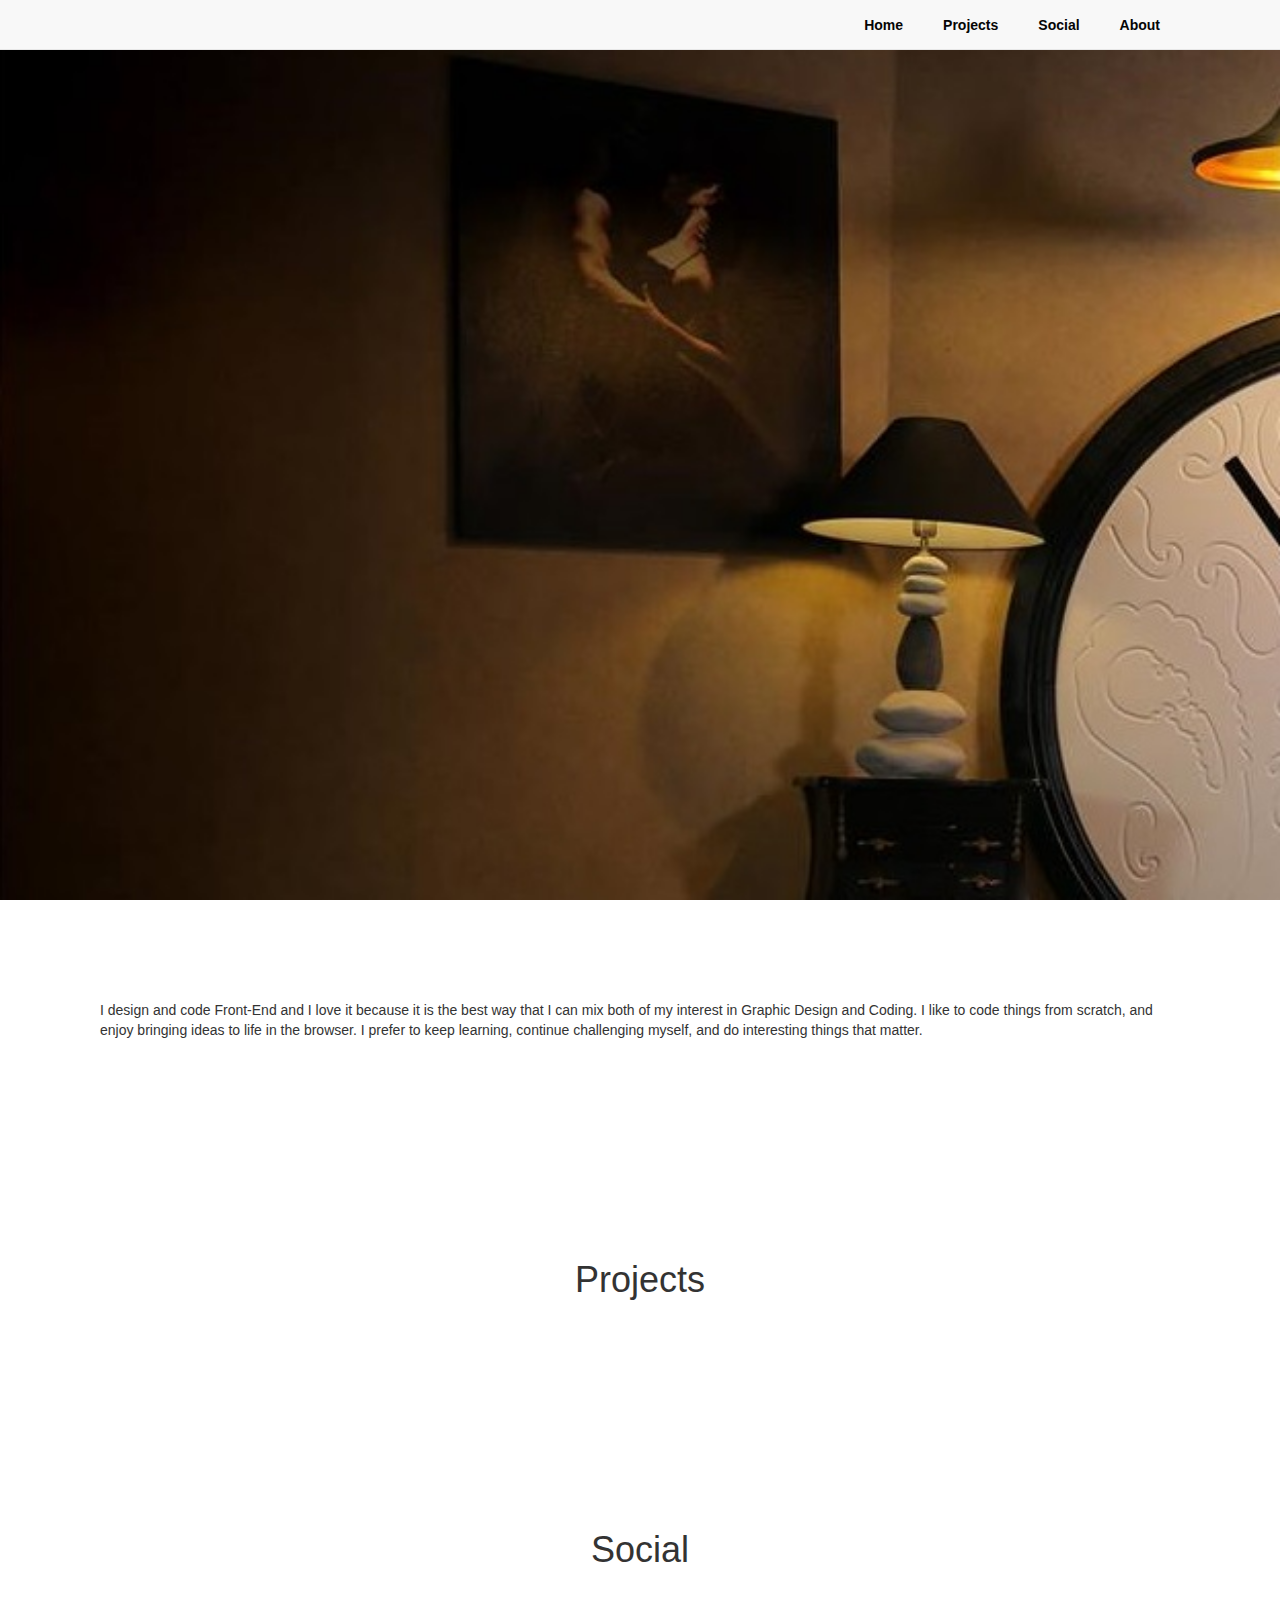
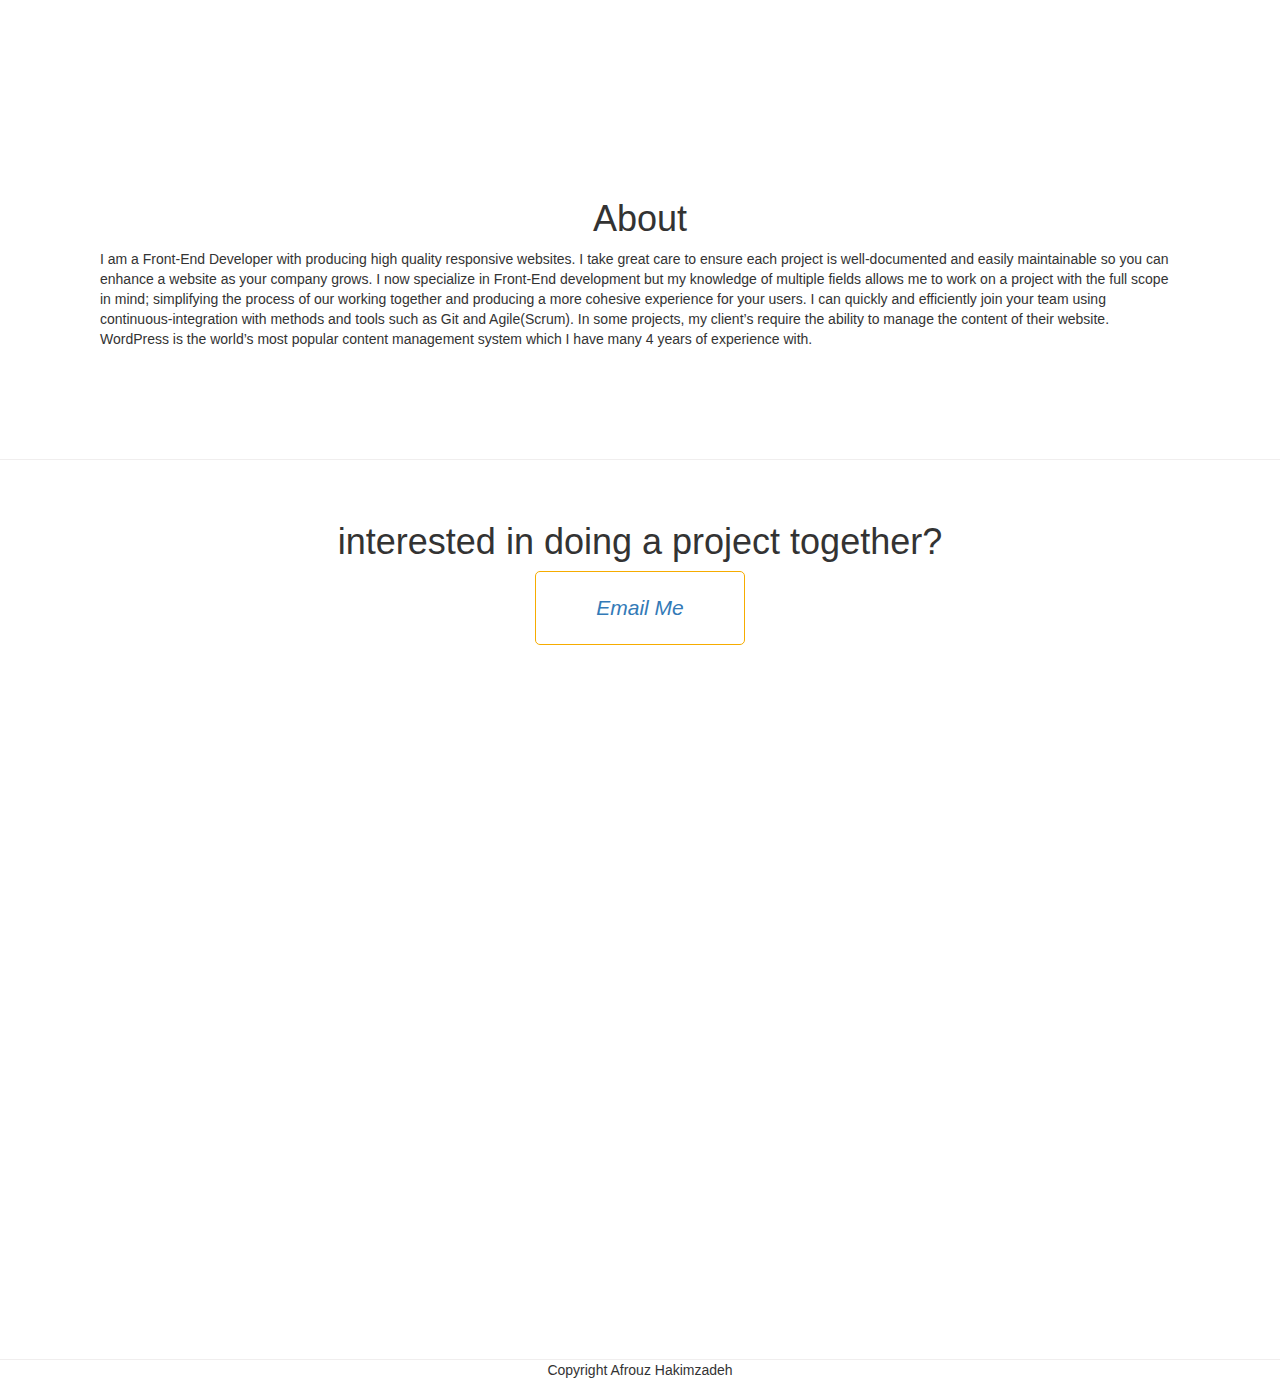
==== index.html @ 011f3c69 "First commit of my website" ====
<!DOCTYPE html>
<html>
  <head>
      <link rel="stylesheet" type="text/css" href="webpage.css">
      <script src="webpage.js"></script>
      <link rel="stylesheet" href="https://maxcdn.bootstrapcdn.com/bootstrap/3.4.0/css/bootstrap.min.css">
      <script src="https://ajax.googleapis.com/ajax/libs/jquery/3.4.1/jquery.min.js"></script>
      <script src="https://maxcdn.bootstrapcdn.com/bootstrap/3.4.0/js/bootstrap.min.js"></script>
  </head>
  <body>
    <header></header>
    <nav class="navbar navbar-default navbar-fixed-top">
      <ul>
        <li class="active"><a href="index.html">Home</a></li>
        <li><a href="#projects">Projects</a></li>
        <li><a href="#social">Social</a></li>
        <li><a href="#about">About</a></li>
      </ul>
    </nav>
    <section class="sec1"></section>
    <section class= "sec2">I design and code Front-End and I love it because it is the best way that I can mix both of my interest in Graphic Design and Coding. 
      I like to code things from scratch, and enjoy bringing ideas to life in the browser. I prefer to keep learning, continue challenging myself, and do interesting things that matter. 
    </section>
    <section class="sec2">
      <h1 class="header"> Projects</h1>
      <p id="projects">
    </section>

    <section class="sec2">
      <h1 class="header"> Social</h1>
      <p id="social">
    </section>
    
    <section class="sec2">
      <h1 class="header"> About</h1>
      <p id="about">
          I am a Front-End Developer with producing high quality responsive websites. I take great care to ensure each project is well-documented and easily maintainable so you can enhance a website as your company grows.
  I now specialize in Front-End development but my knowledge of multiple fields allows me to work on a project with the full scope in mind; simplifying the process of our working together and producing a more cohesive experience for your users.
  I can quickly and efficiently join your team using continuous-integration with methods and tools such as Git and Agile(Scrum).
  In some projects, my client’s require the ability to manage the content of their website. WordPress is the world’s most popular content management system which I have many 4 years of experience with.
      </p>
    </section>
   
    
    <div id="content">
      <section class="cta-section border">
        <div class="inner-container">
          <h1>interested in doing a project together?</h1>
          <a href="" class="cta-button">Email Me</a>
        </div>
      </section>
      <footer class="border">
        <p style="text-align: center">Copyright Afrouz Hakimzadeh</p>
      </footer>
    </div>
  </body>
</html>
---- webpage.css ----
body
{
    margin: 0;
    padding: 0;
    font-family: sans-serif;
}
section
{
    width:100%;
    height:100vh;
}
section.sec1
{
    background : url(afrouz.jpg);
    background-size: cover;
}
section.sec2
{
    padding:100px;
    box-sizing: border-box;
    height: auto;
}
nav{
    width: 100%;
    height: 50px;
    background: rgba(0, 0, 0, 0.8);
    border-top: 1 px solid rgba(255,255,255,0.2);
    border-bottom: 1 px solid rgba(255,255,255,0.2);
    position: sticky;
    top: 50 px;
}
nav ul
{
    display: flex;
    margin: 0;
    padding: 0 100px;
    float: right;
}
nav ul li
{
list-style: none;
}
nav ul li a
{
    display: block;
    color:rgb(5, 5, 5);
    padding: 0 20px;
    text-decoration: none;
    font-weight: bold;
    line-height: 50px;
}
.header{
    text-align: center;
}
.main-picture{
    text-align: center;
}
.outer-container {
    max-width: 1280px;
    margin-top:3%;
    margin-left: auto;
    margin-right: auto;
}
.site-logo {
    width: 40px;
    height: 40px;
    display: inline-block;
    border: 5px solid #494c4e;
    margin-left: 5%;
    margin-top: 1%;
    margin-bottom: 5%;
    text-align: center;
    text-decoration: none;
    font-size: 16px;
}
.list-item {
    float: left;
    margin-left: 2em;
    list-style: none;
}
.inner-container {
    padding-left: 20%;
    padding-right: 20%;
}
.space-bottom {
    margin-bottom: 4em;
}
.cta-section {
    text-align: center;
    padding-top: 3em;
    padding-bottom: 4em;
}
.border {
    border-top: 1px solid #f0eeee;
}
.cta-button {
    border-radius: 5px;
    border: 1px solid #F6AC00;
    padding: 1em 1.5em;
    display: inline-block;
    font-size: 1.5em;
    font-style: italic;
    margin: 0 1em;
    margin-bottom: 1em;
    min-width: 10em;
    transition: all 0.25s ease;
}
.paragraph {
    margin-left: 10%;
    margin-right: 10%;
    font-size: larger;
}
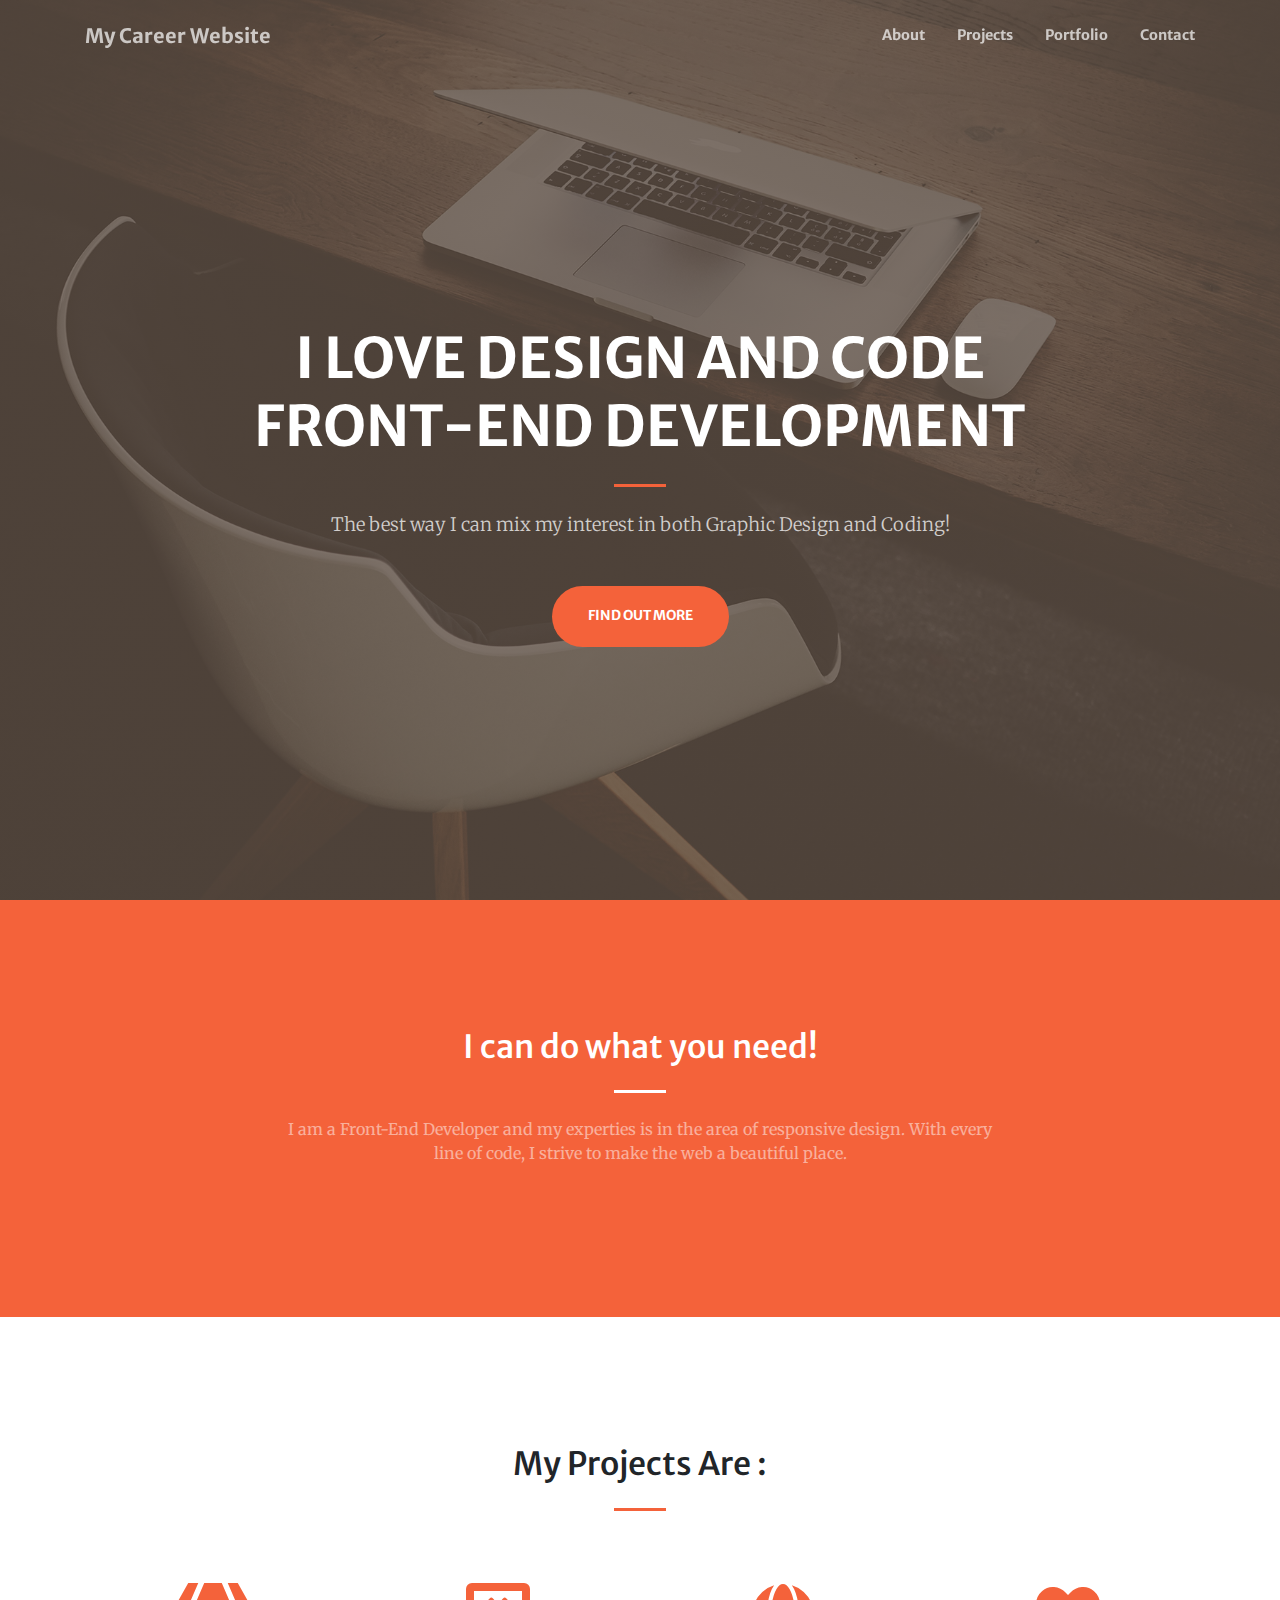
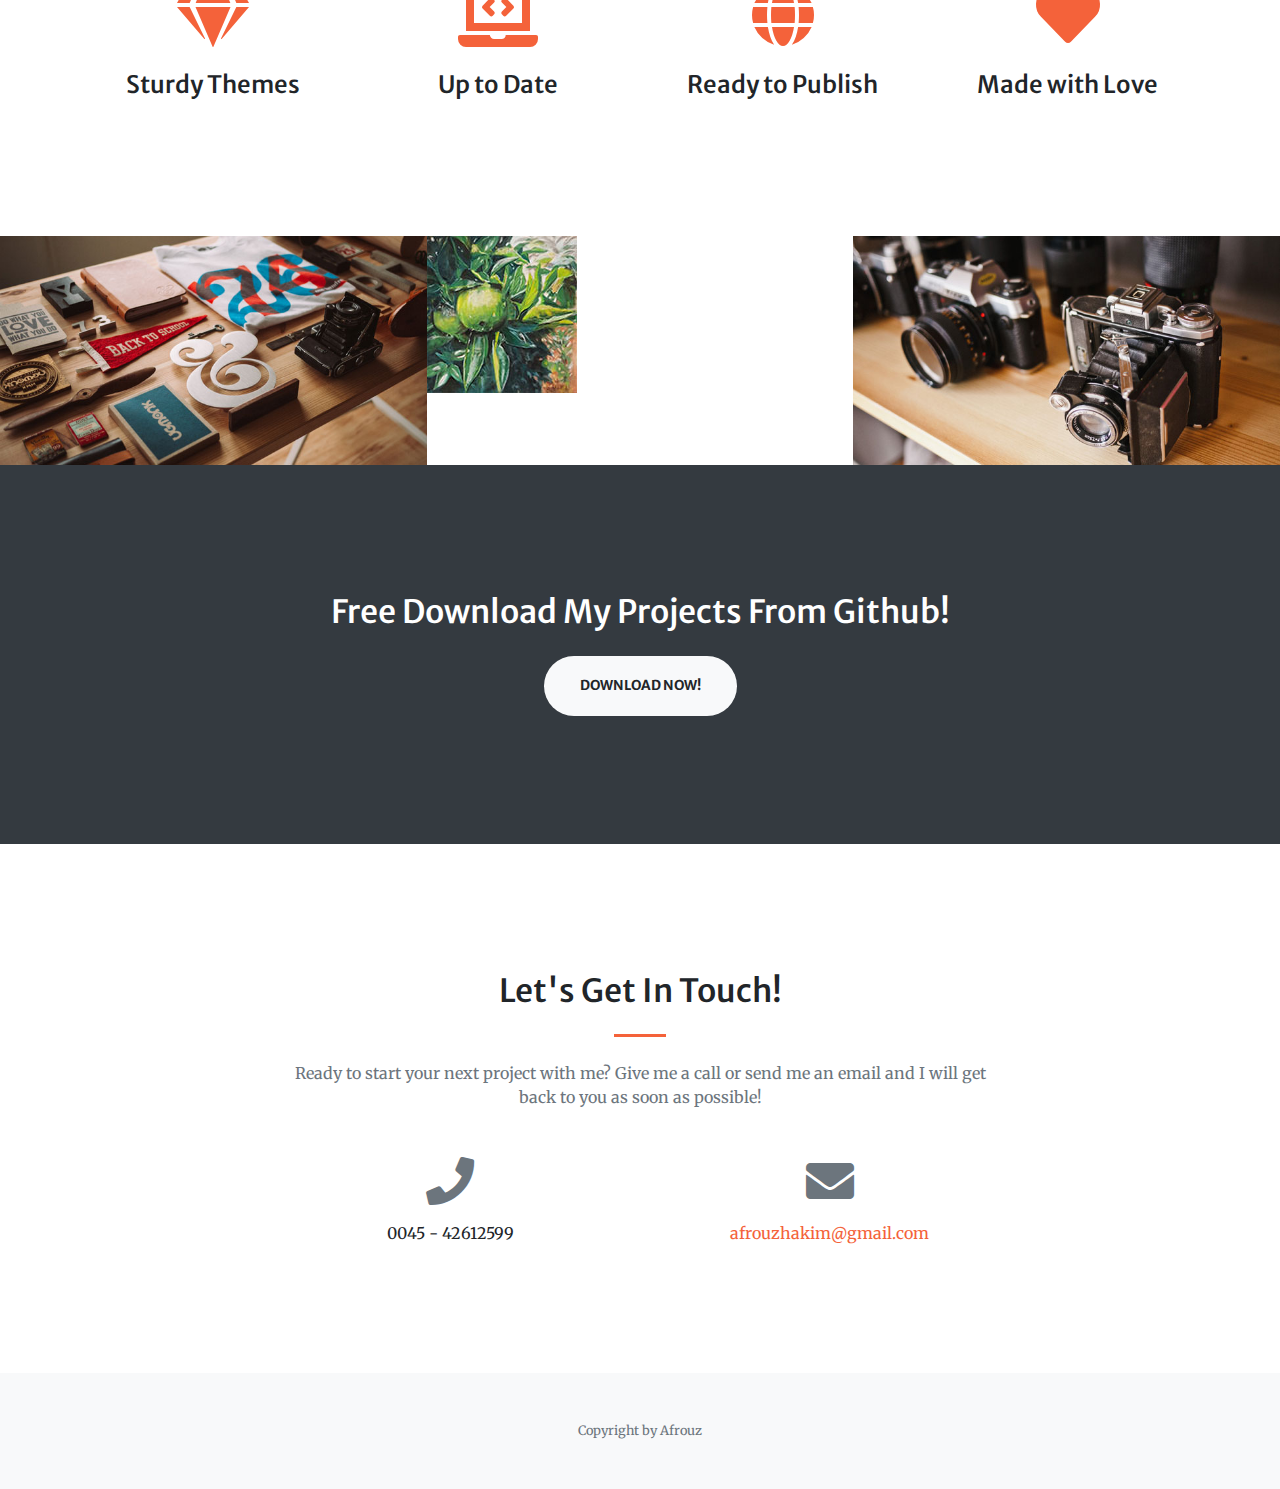
==== commit 31198600: "make the website responsive" ====
--- a/index.html
+++ b/index.html
@@ -1,57 +1,218 @@
 <!DOCTYPE html>
-<html>
-  <head>
-      <link rel="stylesheet" type="text/css" href="webpage.css">
-      <script src="webpage.js"></script>
-      <link rel="stylesheet" href="https://maxcdn.bootstrapcdn.com/bootstrap/3.4.0/css/bootstrap.min.css">
-      <script src="https://ajax.googleapis.com/ajax/libs/jquery/3.4.1/jquery.min.js"></script>
-      <script src="https://maxcdn.bootstrapcdn.com/bootstrap/3.4.0/js/bootstrap.min.js"></script>
-  </head>
-  <body>
-    <header></header>
-    <nav class="navbar navbar-default navbar-fixed-top">
-      <ul>
-        <li class="active"><a href="index.html">Home</a></li>
-        <li><a href="#projects">Projects</a></li>
-        <li><a href="#social">Social</a></li>
-        <li><a href="#about">About</a></li>
-      </ul>
-    </nav>
-    <section class="sec1"></section>
-    <section class= "sec2">I design and code Front-End and I love it because it is the best way that I can mix both of my interest in Graphic Design and Coding. 
-      I like to code things from scratch, and enjoy bringing ideas to life in the browser. I prefer to keep learning, continue challenging myself, and do interesting things that matter. 
-    </section>
-    <section class="sec2">
-      <h1 class="header"> Projects</h1>
-      <p id="projects">
-    </section>
-
-    <section class="sec2">
-      <h1 class="header"> Social</h1>
-      <p id="social">
-    </section>
-    
-    <section class="sec2">
-      <h1 class="header"> About</h1>
-      <p id="about">
-          I am a Front-End Developer with producing high quality responsive websites. I take great care to ensure each project is well-documented and easily maintainable so you can enhance a website as your company grows.
-  I now specialize in Front-End development but my knowledge of multiple fields allows me to work on a project with the full scope in mind; simplifying the process of our working together and producing a more cohesive experience for your users.
-  I can quickly and efficiently join your team using continuous-integration with methods and tools such as Git and Agile(Scrum).
-  In some projects, my client’s require the ability to manage the content of their website. WordPress is the world’s most popular content management system which I have many 4 years of experience with.
-      </p>
-    </section>
-   
-    
-    <div id="content">
-      <section class="cta-section border">
-        <div class="inner-container">
-          <h1>interested in doing a project together?</h1>
-          <a href="" class="cta-button">Email Me</a>
-        </div>
-      </section>
-      <footer class="border">
-        <p style="text-align: center">Copyright Afrouz Hakimzadeh</p>
-      </footer>
-    </div>
-  </body>
+<html lang="en">
+
+<head>
+
+  <meta charset="utf-8">
+  <meta name="viewport" content="width=device-width, initial-scale=1, shrink-to-fit=no">
+  <meta name="description" content="">
+  <meta name="author" content="">
+
+  <title>My Career Website</title>
+
+  <!-- Font Awesome Icons -->
+  <link href="vendor/fontawesome-free/css/all.min.css" rel="stylesheet" type="text/css">
+
+  <!-- Google Fonts -->
+  <link href="https://fonts.googleapis.com/css?family=Merriweather+Sans:400,700" rel="stylesheet">
+  <link href='https://fonts.googleapis.com/css?family=Merriweather:400,300,300italic,400italic,700,700italic' rel='stylesheet' type='text/css'>
+
+  <!-- Plugin CSS -->
+  <link href="vendor/magnific-popup/magnific-popup.css" rel="stylesheet">
+
+  <!-- Theme CSS - Includes Bootstrap -->
+  <link href="css/creative.min.css" rel="stylesheet">
+
+</head>
+
+<body id="page-top">
+
+  <!-- Navigation -->
+  <nav class="navbar navbar-expand-lg navbar-light fixed-top py-3" id="mainNav">
+    <div class="container">
+      <a class="navbar-brand js-scroll-trigger" href="#page-top">My Career Website</a>
+      <button class="navbar-toggler navbar-toggler-right" type="button" data-toggle="collapse" data-target="#navbarResponsive" aria-controls="navbarResponsive" aria-expanded="false" aria-label="Toggle navigation">
+        <span class="navbar-toggler-icon"></span>
+      </button>
+      <div class="collapse navbar-collapse" id="navbarResponsive">
+        <ul class="navbar-nav ml-auto my-2 my-lg-0">
+          <li class="nav-item">
+            <a class="nav-link js-scroll-trigger" href="#about">About</a>
+          </li>
+          <li class="nav-item">
+            <a class="nav-link js-scroll-trigger" href="#services">Projects</a>
+          </li>
+          <li class="nav-item">
+            <a class="nav-link js-scroll-trigger" href="#portfolio">Portfolio</a>
+          </li>
+          <li class="nav-item">
+            <a class="nav-link js-scroll-trigger" href="#contact">Contact</a>
+          </li>
+        </ul>
+      </div>
+    </div>
+  </nav>
+
+  <!-- Masthead -->
+  <header class="masthead">
+    <div class="container h-100">
+      <div class="row h-100 align-items-center justify-content-center text-center">
+        <div class="col-lg-10 align-self-end">
+          <h1 class="text-uppercase text-white font-weight-bold">I love Design and code Front-End Development</h1>
+          <hr class="divider my-4">
+        </div>
+        <div class="col-lg-8 align-self-baseline">
+          <p class="text-white-75 font-weight-light mb-5">The best way I can mix my interest in both Graphic Design and Coding!</p>
+          <a class="btn btn-primary btn-xl js-scroll-trigger" href="#about">Find Out More</a>
+        </div>
+      </div>
+    </div>
+  </header>
+
+  <!-- About Section -->
+  <section class="page-section bg-primary" id="about">
+    <div class="container">
+      <div class="row justify-content-center">
+        <div class="col-lg-8 text-center">
+          <h2 class="text-white mt-0">I can do what you need!</h2>
+          <hr class="divider light my-4">
+          <p class="text-white-50 mb-4">I am a Front-End Developer and my experties is in the area of responsive design. With every line of code, I strive to make the web a beautiful place. </p>
+        </div>
+      </div>
+    </div>
+  </section>
+
+  <!-- Projects Section -->
+  <section class="page-section" id="services">
+    <div class="container">
+      <h2 class="text-center mt-0">My Projects Are : </h2>
+      <hr class="divider my-4">
+      <div class="row">
+        <div class="col-lg-3 col-md-6 text-center">
+          <div class="mt-5">
+            <i class="fas fa-4x fa-gem text-primary mb-4"></i>
+            <h3 class="h4 mb-2">Sturdy Themes</h3>
+          </div>
+        </div>
+        <div class="col-lg-3 col-md-6 text-center">
+          <div class="mt-5">
+            <i class="fas fa-4x fa-laptop-code text-primary mb-4"></i>
+            <h3 class="h4 mb-2">Up to Date</h3>
+          </div>
+        </div>
+        <div class="col-lg-3 col-md-6 text-center">
+          <div class="mt-5">
+            <i class="fas fa-4x fa-globe text-primary mb-4"></i>
+            <h3 class="h4 mb-2">Ready to Publish</h3>
+          </div>
+        </div>
+        <div class="col-lg-3 col-md-6 text-center">
+          <div class="mt-5">
+            <i class="fas fa-4x fa-heart text-primary mb-4"></i>
+            <h3 class="h4 mb-2">Made with Love</h3>
+          </div>
+        </div>
+      </div>
+    </div>
+  </section>
+
+  <!-- Portfolio Section -->
+  <section id="portfolio">
+    <div class="container-fluid p-0">
+      <div class="row no-gutters">
+        <div class="col-lg-4 col-sm-6">
+          <a class="portfolio-box" href="img/portfolio/fullsize/1.jpg">
+            <img class="img-fluid" src="img/portfolio/thumbnails/1.jpg" alt="">
+            <div class="portfolio-box-caption">
+              <div class="project-category text-white-50">
+                Project Name
+              </div>
+              <div class="project-name">
+                Spring Pallet
+              </div>
+            </div>
+          </a>
+        </div>
+        <div class="col-lg-4 col-sm-6">
+          <a class="portfolio-box" href="img/portfolio/fullsize/4.jpg">
+            <img class="img-fluid" src="img/portfolio/thumbnails/4.jpg" alt="">
+            <div class="portfolio-box-caption">
+              <div class="project-category text-white-50">
+                Project Name
+              </div>
+              <div class="project-name">
+                My Paintings Gallery
+              </div>
+            </div>
+          </a>
+        </div>
+        <div class="col-lg-4 col-sm-6">
+          <a class="portfolio-box" href="img/portfolio/fullsize/3.jpg">
+            <img class="img-fluid" src="img/portfolio/thumbnails/3.jpg" alt="">
+            <div class="portfolio-box-caption">
+              <div class="project-category text-white-50">
+                Project Name
+              </div>
+              <div class="project-name">
+               
+              </div>
+            </div>
+          </a>
+        </div>
+      </div>
+    </div>
+  </section>
+
+  <!-- Call to Action Section -->
+  <section class="page-section bg-dark text-white">
+    <div class="container text-center">
+      <h2 class="mb-4">Free Download My Projects From Github!</h2>
+      <a class="btn btn-light btn-xl" href="https://github.com/afrouzhakim?tab=repositories">Download Now!</a>
+    </div>
+  </section>
+
+  <!-- Contact Section -->
+  <section class="page-section" id="contact">
+    <div class="container">
+      <div class="row justify-content-center">
+        <div class="col-lg-8 text-center">
+          <h2 class="mt-0">Let's Get In Touch!</h2>
+          <hr class="divider my-4">
+          <p class="text-muted mb-5">Ready to start your next project with me? Give me a call or send me an email and I will get back to you as soon as possible!</p>
+        </div>
+      </div>
+      <div class="row">
+        <div class="col-lg-4 ml-auto text-center mb-5 mb-lg-0">
+          <i class="fas fa-phone fa-3x mb-3 text-muted"></i>
+          <div>0045 - 42612599</div>
+        </div>
+        <div class="col-lg-4 mr-auto text-center">
+          <i class="fas fa-envelope fa-3x mb-3 text-muted"></i>
+          <!-- Make sure to change the email address in anchor text AND the link below! -->
+          <a class="d-block" href="mailto:contact@yourwebsite.com">afrouzhakim@gmail.com</a>
+        </div>
+      </div>
+    </div>
+  </section>
+
+  <!-- Footer -->
+  <footer class="bg-light py-5">
+    <div class="container">
+      <div class="small text-center text-muted">Copyright by Afrouz</div>
+    </div>
+  </footer>
+
+  <!-- Bootstrap core JavaScript -->
+  <script src="vendor/jquery/jquery.min.js"></script>
+  <script src="vendor/bootstrap/js/bootstrap.bundle.min.js"></script>
+
+  <!-- Plugin JavaScript -->
+  <script src="vendor/jquery-easing/jquery.easing.min.js"></script>
+  <script src="vendor/magnific-popup/jquery.magnific-popup.min.js"></script>
+
+  <!-- Custom scripts for this template -->
+  <script src="js/creative.min.js"></script>
+
+</body>
+
 </html>
--- a/vendor/fontawesome-free/css/all.min.css
+++ b/vendor/fontawesome-free/css/all.min.css
@@ -0,0 +1,5 @@
+/*!
+ * Font Awesome Free 5.9.0 by @fontawesome - https://fontawesome.com
+ * License - https://fontawesome.com/license/free (Icons: CC BY 4.0, Fonts: SIL OFL 1.1, Code: MIT License)
+ */
+.fa,.fab,.fal,.far,.fas{-moz-osx-font-smoothing:grayscale;-webkit-font-smoothing:antialiased;display:inline-block;font-style:normal;font-variant:normal;text-rendering:auto;line-height:1}.fa-lg{font-size:1.33333em;line-height:.75em;vertical-align:-.0667em}.fa-xs{font-size:.75em}.fa-sm{font-size:.875em}.fa-1x{font-size:1em}.fa-2x{font-size:2em}.fa-3x{font-size:3em}.fa-4x{font-size:4em}.fa-5x{font-size:5em}.fa-6x{font-size:6em}.fa-7x{font-size:7em}.fa-8x{font-size:8em}.fa-9x{font-size:9em}.fa-10x{font-size:10em}.fa-fw{text-align:center;width:1.25em}.fa-ul{list-style-type:none;margin-left:2.5em;padding-left:0}.fa-ul>li{position:relative}.fa-li{left:-2em;position:absolute;text-align:center;width:2em;line-height:inherit}.fa-border{border:.08em solid #eee;border-radius:.1em;padding:.2em .25em .15em}.fa-pull-left{float:left}.fa-pull-right{float:right}.fa.fa-pull-left,.fab.fa-pull-left,.fal.fa-pull-left,.far.fa-pull-left,.fas.fa-pull-left{margin-right:.3em}.fa.fa-pull-right,.fab.fa-pull-right,.fal.fa-pull-right,.far.fa-pull-right,.fas.fa-pull-right{margin-left:.3em}.fa-spin{animation:fa-spin 2s infinite linear}.fa-pulse{animation:fa-spin 1s infinite steps(8)}@keyframes fa-spin{0%{transform:rotate(0deg)}to{transform:rotate(1turn)}}.fa-rotate-90{-ms-filter:"progid:DXImageTransform.Microsoft.BasicImage(rotation=1)";transform:rotate(90deg)}.fa-rotate-180{-ms-filter:"progid:DXImageTransform.Microsoft.BasicImage(rotation=2)";transform:rotate(180deg)}.fa-rotate-270{-ms-filter:"progid:DXImageTransform.Microsoft.BasicImage(rotation=3)";transform:rotate(270deg)}.fa-flip-horizontal{-ms-filter:"progid:DXImageTransform.Microsoft.BasicImage(rotation=0, mirror=1)";transform:scaleX(-1)}.fa-flip-vertical{transform:scaleY(-1)}.fa-flip-both,.fa-flip-horizontal.fa-flip-vertical,.fa-flip-vertical{-ms-filter:"progid:DXImageTransform.Microsoft.BasicImage(rotation=2, mirror=1)"}.fa-flip-both,.fa-flip-horizontal.fa-flip-vertical{transform:scale(-1)}:root .fa-flip-both,:root .fa-flip-horizontal,:root .fa-flip-vertical,:root .fa-rotate-90,:root .fa-rotate-180,:root .fa-rotate-270{filter:none}.fa-stack{display:inline-block;height:2em;line-height:2em;position:relative;vertical-align:middle;width:2.5em}.fa-stack-1x,.fa-stack-2x{left:0;position:absolute;text-align:center;width:100%}.fa-stack-1x{line-height:inherit}.fa-stack-2x{font-size:2em}.fa-inverse{color:#fff}.fa-500px:before{content:"\f26e"}.fa-accessible-icon:before{content:"\f368"}.fa-accusoft:before{content:"\f369"}.fa-acquisitions-incorporated:before{content:"\f6af"}.fa-ad:before{content:"\f641"}.fa-address-book:before{content:"\f2b9"}.fa-address-card:before{content:"\f2bb"}.fa-adjust:before{content:"\f042"}.fa-adn:before{content:"\f170"}.fa-adobe:before{content:"\f778"}.fa-adversal:before{content:"\f36a"}.fa-affiliatetheme:before{content:"\f36b"}.fa-air-freshener:before{content:"\f5d0"}.fa-airbnb:before{content:"\f834"}.fa-algolia:before{content:"\f36c"}.fa-align-center:before{content:"\f037"}.fa-align-justify:before{content:"\f039"}.fa-align-left:before{content:"\f036"}.fa-align-right:before{content:"\f038"}.fa-alipay:before{content:"\f642"}.fa-allergies:before{content:"\f461"}.fa-amazon:before{content:"\f270"}.fa-amazon-pay:before{content:"\f42c"}.fa-ambulance:before{content:"\f0f9"}.fa-american-sign-language-interpreting:before{content:"\f2a3"}.fa-amilia:before{content:"\f36d"}.fa-anchor:before{content:"\f13d"}.fa-android:before{content:"\f17b"}.fa-angellist:before{content:"\f209"}.fa-angle-double-down:before{content:"\f103"}.fa-angle-double-left:before{content:"\f100"}.fa-angle-double-right:before{content:"\f101"}.fa-angle-double-up:before{content:"\f102"}.fa-angle-down:before{content:"\f107"}.fa-angle-left:before{content:"\f104"}.fa-angle-right:before{content:"\f105"}.fa-angle-up:before{content:"\f106"}.fa-angry:before{content:"\f556"}.fa-angrycreative:before{content:"\f36e"}.fa-angular:before{content:"\f420"}.fa-ankh:before{content:"\f644"}.fa-app-store:before{content:"\f36f"}.fa-app-store-ios:before{content:"\f370"}.fa-apper:before{content:"\f371"}.fa-apple:before{content:"\f179"}.fa-apple-alt:before{content:"\f5d1"}.fa-apple-pay:before{content:"\f415"}.fa-archive:before{content:"\f187"}.fa-archway:before{content:"\f557"}.fa-arrow-alt-circle-down:before{content:"\f358"}.fa-arrow-alt-circle-left:before{content:"\f359"}.fa-arrow-alt-circle-right:before{content:"\f35a"}.fa-arrow-alt-circle-up:before{content:"\f35b"}.fa-arrow-circle-down:before{content:"\f0ab"}.fa-arrow-circle-left:before{content:"\f0a8"}.fa-arrow-circle-right:before{content:"\f0a9"}.fa-arrow-circle-up:before{content:"\f0aa"}.fa-arrow-down:before{content:"\f063"}.fa-arrow-left:before{content:"\f060"}.fa-arrow-right:before{content:"\f061"}.fa-arrow-up:before{content:"\f062"}.fa-arrows-alt:before{content:"\f0b2"}.fa-arrows-alt-h:before{content:"\f337"}.fa-arrows-alt-v:before{content:"\f338"}.fa-artstation:before{content:"\f77a"}.fa-assistive-listening-systems:before{content:"\f2a2"}.fa-asterisk:before{content:"\f069"}.fa-asymmetrik:before{content:"\f372"}.fa-at:before{content:"\f1fa"}.fa-atlas:before{content:"\f558"}.fa-atlassian:before{content:"\f77b"}.fa-atom:before{content:"\f5d2"}.fa-audible:before{content:"\f373"}.fa-audio-description:before{content:"\f29e"}.fa-autoprefixer:before{content:"\f41c"}.fa-avianex:before{content:"\f374"}.fa-aviato:before{content:"\f421"}.fa-award:before{content:"\f559"}.fa-aws:before{content:"\f375"}.fa-baby:before{content:"\f77c"}.fa-baby-carriage:before{content:"\f77d"}.fa-backspace:before{content:"\f55a"}.fa-backward:before{content:"\f04a"}.fa-bacon:before{content:"\f7e5"}.fa-balance-scale:before{content:"\f24e"}.fa-balance-scale-left:before{content:"\f515"}.fa-balance-scale-right:before{content:"\f516"}.fa-ban:before{content:"\f05e"}.fa-band-aid:before{content:"\f462"}.fa-bandcamp:before{content:"\f2d5"}.fa-barcode:before{content:"\f02a"}.fa-bars:before{content:"\f0c9"}.fa-baseball-ball:before{content:"\f433"}.fa-basketball-ball:before{content:"\f434"}.fa-bath:before{content:"\f2cd"}.fa-battery-empty:before{content:"\f244"}.fa-battery-full:before{content:"\f240"}.fa-battery-half:before{content:"\f242"}.fa-battery-quarter:before{content:"\f243"}.fa-battery-three-quarters:before{content:"\f241"}.fa-battle-net:before{content:"\f835"}.fa-bed:before{content:"\f236"}.fa-beer:before{content:"\f0fc"}.fa-behance:before{content:"\f1b4"}.fa-behance-square:before{content:"\f1b5"}.fa-bell:before{content:"\f0f3"}.fa-bell-slash:before{content:"\f1f6"}.fa-bezier-curve:before{content:"\f55b"}.fa-bible:before{content:"\f647"}.fa-bicycle:before{content:"\f206"}.fa-biking:before{content:"\f84a"}.fa-bimobject:before{content:"\f378"}.fa-binoculars:before{content:"\f1e5"}.fa-biohazard:before{content:"\f780"}.fa-birthday-cake:before{content:"\f1fd"}.fa-bitbucket:before{content:"\f171"}.fa-bitcoin:before{content:"\f379"}.fa-bity:before{content:"\f37a"}.fa-black-tie:before{content:"\f27e"}.fa-blackberry:before{content:"\f37b"}.fa-blender:before{content:"\f517"}.fa-blender-phone:before{content:"\f6b6"}.fa-blind:before{content:"\f29d"}.fa-blog:before{content:"\f781"}.fa-blogger:before{content:"\f37c"}.fa-blogger-b:before{content:"\f37d"}.fa-bluetooth:before{content:"\f293"}.fa-bluetooth-b:before{content:"\f294"}.fa-bold:before{content:"\f032"}.fa-bolt:before{content:"\f0e7"}.fa-bomb:before{content:"\f1e2"}.fa-bone:before{content:"\f5d7"}.fa-bong:before{content:"\f55c"}.fa-book:before{content:"\f02d"}.fa-book-dead:before{content:"\f6b7"}.fa-book-medical:before{content:"\f7e6"}.fa-book-open:before{content:"\f518"}.fa-book-reader:before{content:"\f5da"}.fa-bookmark:before{content:"\f02e"}.fa-bootstrap:before{content:"\f836"}.fa-border-all:before{content:"\f84c"}.fa-border-none:before{content:"\f850"}.fa-border-style:before{content:"\f853"}.fa-bowling-ball:before{content:"\f436"}.fa-box:before{content:"\f466"}.fa-box-open:before{content:"\f49e"}.fa-boxes:before{content:"\f468"}.fa-braille:before{content:"\f2a1"}.fa-brain:before{content:"\f5dc"}.fa-bread-slice:before{content:"\f7ec"}.fa-briefcase:before{content:"\f0b1"}.fa-briefcase-medical:before{content:"\f469"}.fa-broadcast-tower:before{content:"\f519"}.fa-broom:before{content:"\f51a"}.fa-brush:before{content:"\f55d"}.fa-btc:before{content:"\f15a"}.fa-buffer:before{content:"\f837"}.fa-bug:before{content:"\f188"}.fa-building:before{content:"\f1ad"}.fa-bullhorn:before{content:"\f0a1"}.fa-bullseye:before{content:"\f140"}.fa-burn:before{content:"\f46a"}.fa-buromobelexperte:before{content:"\f37f"}.fa-bus:before{content:"\f207"}.fa-bus-alt:before{content:"\f55e"}.fa-business-time:before{content:"\f64a"}.fa-buysellads:before{content:"\f20d"}.fa-calculator:before{content:"\f1ec"}.fa-calendar:before{content:"\f133"}.fa-calendar-alt:before{content:"\f073"}.fa-calendar-check:before{content:"\f274"}.fa-calendar-day:before{content:"\f783"}.fa-calendar-minus:before{content:"\f272"}.fa-calendar-plus:before{content:"\f271"}.fa-calendar-times:before{content:"\f273"}.fa-calendar-week:before{content:"\f784"}.fa-camera:before{content:"\f030"}.fa-camera-retro:before{content:"\f083"}.fa-campground:before{content:"\f6bb"}.fa-canadian-maple-leaf:before{content:"\f785"}.fa-candy-cane:before{content:"\f786"}.fa-cannabis:before{content:"\f55f"}.fa-capsules:before{content:"\f46b"}.fa-car:before{content:"\f1b9"}.fa-car-alt:before{content:"\f5de"}.fa-car-battery:before{content:"\f5df"}.fa-car-crash:before{content:"\f5e1"}.fa-car-side:before{content:"\f5e4"}.fa-caret-down:before{content:"\f0d7"}.fa-caret-left:before{content:"\f0d9"}.fa-caret-right:before{content:"\f0da"}.fa-caret-square-down:before{content:"\f150"}.fa-caret-square-left:before{content:"\f191"}.fa-caret-square-right:before{content:"\f152"}.fa-caret-square-up:before{content:"\f151"}.fa-caret-up:before{content:"\f0d8"}.fa-carrot:before{content:"\f787"}.fa-cart-arrow-down:before{content:"\f218"}.fa-cart-plus:before{content:"\f217"}.fa-cash-register:before{content:"\f788"}.fa-cat:before{content:"\f6be"}.fa-cc-amazon-pay:before{content:"\f42d"}.fa-cc-amex:before{content:"\f1f3"}.fa-cc-apple-pay:before{content:"\f416"}.fa-cc-diners-club:before{content:"\f24c"}.fa-cc-discover:before{content:"\f1f2"}.fa-cc-jcb:before{content:"\f24b"}.fa-cc-mastercard:before{content:"\f1f1"}.fa-cc-paypal:before{content:"\f1f4"}.fa-cc-stripe:before{content:"\f1f5"}.fa-cc-visa:before{content:"\f1f0"}.fa-centercode:before{content:"\f380"}.fa-centos:before{content:"\f789"}.fa-certificate:before{content:"\f0a3"}.fa-chair:before{content:"\f6c0"}.fa-chalkboard:before{content:"\f51b"}.fa-chalkboard-teacher:before{content:"\f51c"}.fa-charging-station:before{content:"\f5e7"}.fa-chart-area:before{content:"\f1fe"}.fa-chart-bar:before{content:"\f080"}.fa-chart-line:before{content:"\f201"}.fa-chart-pie:before{content:"\f200"}.fa-check:before{content:"\f00c"}.fa-check-circle:before{content:"\f058"}.fa-check-double:before{content:"\f560"}.fa-check-square:before{content:"\f14a"}.fa-cheese:before{content:"\f7ef"}.fa-chess:before{content:"\f439"}.fa-chess-bishop:before{content:"\f43a"}.fa-chess-board:before{content:"\f43c"}.fa-chess-king:before{content:"\f43f"}.fa-chess-knight:before{content:"\f441"}.fa-chess-pawn:before{content:"\f443"}.fa-chess-queen:before{content:"\f445"}.fa-chess-rook:before{content:"\f447"}.fa-chevron-circle-down:before{content:"\f13a"}.fa-chevron-circle-left:before{content:"\f137"}.fa-chevron-circle-right:before{content:"\f138"}.fa-chevron-circle-up:before{content:"\f139"}.fa-chevron-down:before{content:"\f078"}.fa-chevron-left:before{content:"\f053"}.fa-chevron-right:before{content:"\f054"}.fa-chevron-up:before{content:"\f077"}.fa-child:before{content:"\f1ae"}.fa-chrome:before{content:"\f268"}.fa-chromecast:before{content:"\f838"}.fa-church:before{content:"\f51d"}.fa-circle:before{content:"\f111"}.fa-circle-notch:before{content:"\f1ce"}.fa-city:before{content:"\f64f"}.fa-clinic-medical:before{content:"\f7f2"}.fa-clipboard:before{content:"\f328"}.fa-clipboard-check:before{content:"\f46c"}.fa-clipboard-list:before{content:"\f46d"}.fa-clock:before{content:"\f017"}.fa-clone:before{content:"\f24d"}.fa-closed-captioning:before{content:"\f20a"}.fa-cloud:before{content:"\f0c2"}.fa-cloud-download-alt:before{content:"\f381"}.fa-cloud-meatball:before{content:"\f73b"}.fa-cloud-moon:before{content:"\f6c3"}.fa-cloud-moon-rain:before{content:"\f73c"}.fa-cloud-rain:before{content:"\f73d"}.fa-cloud-showers-heavy:before{content:"\f740"}.fa-cloud-sun:before{content:"\f6c4"}.fa-cloud-sun-rain:before{content:"\f743"}.fa-cloud-upload-alt:before{content:"\f382"}.fa-cloudscale:before{content:"\f383"}.fa-cloudsmith:before{content:"\f384"}.fa-cloudversify:before{content:"\f385"}.fa-cocktail:before{content:"\f561"}.fa-code:before{content:"\f121"}.fa-code-branch:before{content:"\f126"}.fa-codepen:before{content:"\f1cb"}.fa-codiepie:before{content:"\f284"}.fa-coffee:before{content:"\f0f4"}.fa-cog:before{content:"\f013"}.fa-cogs:before{content:"\f085"}.fa-coins:before{content:"\f51e"}.fa-columns:before{content:"\f0db"}.fa-comment:before{content:"\f075"}.fa-comment-alt:before{content:"\f27a"}.fa-comment-dollar:before{content:"\f651"}.fa-comment-dots:before{content:"\f4ad"}.fa-comment-medical:before{content:"\f7f5"}.fa-comment-slash:before{content:"\f4b3"}.fa-comments:before{content:"\f086"}.fa-comments-dollar:before{content:"\f653"}.fa-compact-disc:before{content:"\f51f"}.fa-compass:before{content:"\f14e"}.fa-compress:before{content:"\f066"}.fa-compress-arrows-alt:before{content:"\f78c"}.fa-concierge-bell:before{content:"\f562"}.fa-confluence:before{content:"\f78d"}.fa-connectdevelop:before{content:"\f20e"}.fa-contao:before{content:"\f26d"}.fa-cookie:before{content:"\f563"}.fa-cookie-bite:before{content:"\f564"}.fa-copy:before{content:"\f0c5"}.fa-copyright:before{content:"\f1f9"}.fa-couch:before{content:"\f4b8"}.fa-cpanel:before{content:"\f388"}.fa-creative-commons:before{content:"\f25e"}.fa-creative-commons-by:before{content:"\f4e7"}.fa-creative-commons-nc:before{content:"\f4e8"}.fa-creative-commons-nc-eu:before{content:"\f4e9"}.fa-creative-commons-nc-jp:before{content:"\f4ea"}.fa-creative-commons-nd:before{content:"\f4eb"}.fa-creative-commons-pd:before{content:"\f4ec"}.fa-creative-commons-pd-alt:before{content:"\f4ed"}.fa-creative-commons-remix:before{content:"\f4ee"}.fa-creative-commons-sa:before{content:"\f4ef"}.fa-creative-commons-sampling:before{content:"\f4f0"}.fa-creative-commons-sampling-plus:before{content:"\f4f1"}.fa-creative-commons-share:before{content:"\f4f2"}.fa-creative-commons-zero:before{content:"\f4f3"}.fa-credit-card:before{content:"\f09d"}.fa-critical-role:before{content:"\f6c9"}.fa-crop:before{content:"\f125"}.fa-crop-alt:before{content:"\f565"}.fa-cross:before{content:"\f654"}.fa-crosshairs:before{content:"\f05b"}.fa-crow:before{content:"\f520"}.fa-crown:before{content:"\f521"}.fa-crutch:before{content:"\f7f7"}.fa-css3:before{content:"\f13c"}.fa-css3-alt:before{content:"\f38b"}.fa-cube:before{content:"\f1b2"}.fa-cubes:before{content:"\f1b3"}.fa-cut:before{content:"\f0c4"}.fa-cuttlefish:before{content:"\f38c"}.fa-d-and-d:before{content:"\f38d"}.fa-d-and-d-beyond:before{content:"\f6ca"}.fa-dashcube:before{content:"\f210"}.fa-database:before{content:"\f1c0"}.fa-deaf:before{content:"\f2a4"}.fa-delicious:before{content:"\f1a5"}.fa-democrat:before{content:"\f747"}.fa-deploydog:before{content:"\f38e"}.fa-deskpro:before{content:"\f38f"}.fa-desktop:before{content:"\f108"}.fa-dev:before{content:"\f6cc"}.fa-deviantart:before{content:"\f1bd"}.fa-dharmachakra:before{content:"\f655"}.fa-dhl:before{content:"\f790"}.fa-diagnoses:before{content:"\f470"}.fa-diaspora:before{content:"\f791"}.fa-dice:before{content:"\f522"}.fa-dice-d20:before{content:"\f6cf"}.fa-dice-d6:before{content:"\f6d1"}.fa-dice-five:before{content:"\f523"}.fa-dice-four:before{content:"\f524"}.fa-dice-one:before{content:"\f525"}.fa-dice-six:before{content:"\f526"}.fa-dice-three:before{content:"\f527"}.fa-dice-two:before{content:"\f528"}.fa-digg:before{content:"\f1a6"}.fa-digital-ocean:before{content:"\f391"}.fa-digital-tachograph:before{content:"\f566"}.fa-directions:before{content:"\f5eb"}.fa-discord:before{content:"\f392"}.fa-discourse:before{content:"\f393"}.fa-divide:before{content:"\f529"}.fa-dizzy:before{content:"\f567"}.fa-dna:before{content:"\f471"}.fa-dochub:before{content:"\f394"}.fa-docker:before{content:"\f395"}.fa-dog:before{content:"\f6d3"}.fa-dollar-sign:before{content:"\f155"}.fa-dolly:before{content:"\f472"}.fa-dolly-flatbed:before{content:"\f474"}.fa-donate:before{content:"\f4b9"}.fa-door-closed:before{content:"\f52a"}.fa-door-open:before{content:"\f52b"}.fa-dot-circle:before{content:"\f192"}.fa-dove:before{content:"\f4ba"}.fa-download:before{content:"\f019"}.fa-draft2digital:before{content:"\f396"}.fa-drafting-compass:before{content:"\f568"}.fa-dragon:before{content:"\f6d5"}.fa-draw-polygon:before{content:"\f5ee"}.fa-dribbble:before{content:"\f17d"}.fa-dribbble-square:before{content:"\f397"}.fa-dropbox:before{content:"\f16b"}.fa-drum:before{content:"\f569"}.fa-drum-steelpan:before{content:"\f56a"}.fa-drumstick-bite:before{content:"\f6d7"}.fa-drupal:before{content:"\f1a9"}.fa-dumbbell:before{content:"\f44b"}.fa-dumpster:before{content:"\f793"}.fa-dumpster-fire:before{content:"\f794"}.fa-dungeon:before{content:"\f6d9"}.fa-dyalog:before{content:"\f399"}.fa-earlybirds:before{content:"\f39a"}.fa-ebay:before{content:"\f4f4"}.fa-edge:before{content:"\f282"}.fa-edit:before{content:"\f044"}.fa-egg:before{content:"\f7fb"}.fa-eject:before{content:"\f052"}.fa-elementor:before{content:"\f430"}.fa-ellipsis-h:before{content:"\f141"}.fa-ellipsis-v:before{content:"\f142"}.fa-ello:before{content:"\f5f1"}.fa-ember:before{content:"\f423"}.fa-empire:before{content:"\f1d1"}.fa-envelope:before{content:"\f0e0"}.fa-envelope-open:before{content:"\f2b6"}.fa-envelope-open-text:before{content:"\f658"}.fa-envelope-square:before{content:"\f199"}.fa-envira:before{content:"\f299"}.fa-equals:before{content:"\f52c"}.fa-eraser:before{content:"\f12d"}.fa-erlang:before{content:"\f39d"}.fa-ethereum:before{content:"\f42e"}.fa-ethernet:before{content:"\f796"}.fa-etsy:before{content:"\f2d7"}.fa-euro-sign:before{content:"\f153"}.fa-evernote:before{content:"\f839"}.fa-exchange-alt:before{content:"\f362"}.fa-exclamation:before{content:"\f12a"}.fa-exclamation-circle:before{content:"\f06a"}.fa-exclamation-triangle:before{content:"\f071"}.fa-expand:before{content:"\f065"}.fa-expand-arrows-alt:before{content:"\f31e"}.fa-expeditedssl:before{content:"\f23e"}.fa-external-link-alt:before{content:"\f35d"}.fa-external-link-square-alt:before{content:"\f360"}.fa-eye:before{content:"\f06e"}.fa-eye-dropper:before{content:"\f1fb"}.fa-eye-slash:before{content:"\f070"}.fa-facebook:before{content:"\f09a"}.fa-facebook-f:before{content:"\f39e"}.fa-facebook-messenger:before{content:"\f39f"}.fa-facebook-square:before{content:"\f082"}.fa-fan:before{content:"\f863"}.fa-fantasy-flight-games:before{content:"\f6dc"}.fa-fast-backward:before{content:"\f049"}.fa-fast-forward:before{content:"\f050"}.fa-fax:before{content:"\f1ac"}.fa-feather:before{content:"\f52d"}.fa-feather-alt:before{content:"\f56b"}.fa-fedex:before{content:"\f797"}.fa-fedora:before{content:"\f798"}.fa-female:before{content:"\f182"}.fa-fighter-jet:before{content:"\f0fb"}.fa-figma:before{content:"\f799"}.fa-file:before{content:"\f15b"}.fa-file-alt:before{content:"\f15c"}.fa-file-archive:before{content:"\f1c6"}.fa-file-audio:before{content:"\f1c7"}.fa-file-code:before{content:"\f1c9"}.fa-file-contract:before{content:"\f56c"}.fa-file-csv:before{content:"\f6dd"}.fa-file-download:before{content:"\f56d"}.fa-file-excel:before{content:"\f1c3"}.fa-file-export:before{content:"\f56e"}.fa-file-image:before{content:"\f1c5"}.fa-file-import:before{content:"\f56f"}.fa-file-invoice:before{content:"\f570"}.fa-file-invoice-dollar:before{content:"\f571"}.fa-file-medical:before{content:"\f477"}.fa-file-medical-alt:before{content:"\f478"}.fa-file-pdf:before{content:"\f1c1"}.fa-file-powerpoint:before{content:"\f1c4"}.fa-file-prescription:before{content:"\f572"}.fa-file-signature:before{content:"\f573"}.fa-file-upload:before{content:"\f574"}.fa-file-video:before{content:"\f1c8"}.fa-file-word:before{content:"\f1c2"}.fa-fill:before{content:"\f575"}.fa-fill-drip:before{content:"\f576"}.fa-film:before{content:"\f008"}.fa-filter:before{content:"\f0b0"}.fa-fingerprint:before{content:"\f577"}.fa-fire:before{content:"\f06d"}.fa-fire-alt:before{content:"\f7e4"}.fa-fire-extinguisher:before{content:"\f134"}.fa-firefox:before{content:"\f269"}.fa-first-aid:before{content:"\f479"}.fa-first-order:before{content:"\f2b0"}.fa-first-order-alt:before{content:"\f50a"}.fa-firstdraft:before{content:"\f3a1"}.fa-fish:before{content:"\f578"}.fa-fist-raised:before{content:"\f6de"}.fa-flag:before{content:"\f024"}.fa-flag-checkered:before{content:"\f11e"}.fa-flag-usa:before{content:"\f74d"}.fa-flask:before{content:"\f0c3"}.fa-flickr:before{content:"\f16e"}.fa-flipboard:before{content:"\f44d"}.fa-flushed:before{content:"\f579"}.fa-fly:before{content:"\f417"}.fa-folder:before{content:"\f07b"}.fa-folder-minus:before{content:"\f65d"}.fa-folder-open:before{content:"\f07c"}.fa-folder-plus:before{content:"\f65e"}.fa-font:before{content:"\f031"}.fa-font-awesome:before{content:"\f2b4"}.fa-font-awesome-alt:before{content:"\f35c"}.fa-font-awesome-flag:before{content:"\f425"}.fa-font-awesome-logo-full:before{content:"\f4e6"}.fa-fonticons:before{content:"\f280"}.fa-fonticons-fi:before{content:"\f3a2"}.fa-football-ball:before{content:"\f44e"}.fa-fort-awesome:before{content:"\f286"}.fa-fort-awesome-alt:before{content:"\f3a3"}.fa-forumbee:before{content:"\f211"}.fa-forward:before{content:"\f04e"}.fa-foursquare:before{content:"\f180"}.fa-free-code-camp:before{content:"\f2c5"}.fa-freebsd:before{content:"\f3a4"}.fa-frog:before{content:"\f52e"}.fa-frown:before{content:"\f119"}.fa-frown-open:before{content:"\f57a"}.fa-fulcrum:before{content:"\f50b"}.fa-funnel-dollar:before{content:"\f662"}.fa-futbol:before{content:"\f1e3"}.fa-galactic-republic:before{content:"\f50c"}.fa-galactic-senate:before{content:"\f50d"}.fa-gamepad:before{content:"\f11b"}.fa-gas-pump:before{content:"\f52f"}.fa-gavel:before{content:"\f0e3"}.fa-gem:before{content:"\f3a5"}.fa-genderless:before{content:"\f22d"}.fa-get-pocket:before{content:"\f265"}.fa-gg:before{content:"\f260"}.fa-gg-circle:before{content:"\f261"}.fa-ghost:before{content:"\f6e2"}.fa-gift:before{content:"\f06b"}.fa-gifts:before{content:"\f79c"}.fa-git:before{content:"\f1d3"}.fa-git-alt:before{content:"\f841"}.fa-git-square:before{content:"\f1d2"}.fa-github:before{content:"\f09b"}.fa-github-alt:before{content:"\f113"}.fa-github-square:before{content:"\f092"}.fa-gitkraken:before{content:"\f3a6"}.fa-gitlab:before{content:"\f296"}.fa-gitter:before{content:"\f426"}.fa-glass-cheers:before{content:"\f79f"}.fa-glass-martini:before{content:"\f000"}.fa-glass-martini-alt:before{content:"\f57b"}.fa-glass-whiskey:before{content:"\f7a0"}.fa-glasses:before{content:"\f530"}.fa-glide:before{content:"\f2a5"}.fa-glide-g:before{content:"\f2a6"}.fa-globe:before{content:"\f0ac"}.fa-globe-africa:before{content:"\f57c"}.fa-globe-americas:before{content:"\f57d"}.fa-globe-asia:before{content:"\f57e"}.fa-globe-europe:before{content:"\f7a2"}.fa-gofore:before{content:"\f3a7"}.fa-golf-ball:before{content:"\f450"}.fa-goodreads:before{content:"\f3a8"}.fa-goodreads-g:before{content:"\f3a9"}.fa-google:before{content:"\f1a0"}.fa-google-drive:before{content:"\f3aa"}.fa-google-play:before{content:"\f3ab"}.fa-google-plus:before{content:"\f2b3"}.fa-google-plus-g:before{content:"\f0d5"}.fa-google-plus-square:before{content:"\f0d4"}.fa-google-wallet:before{content:"\f1ee"}.fa-gopuram:before{content:"\f664"}.fa-graduation-cap:before{content:"\f19d"}.fa-gratipay:before{content:"\f184"}.fa-grav:before{content:"\f2d6"}.fa-greater-than:before{content:"\f531"}.fa-greater-than-equal:before{content:"\f532"}.fa-grimace:before{content:"\f57f"}.fa-grin:before{content:"\f580"}.fa-grin-alt:before{content:"\f581"}.fa-grin-beam:before{content:"\f582"}.fa-grin-beam-sweat:before{content:"\f583"}.fa-grin-hearts:before{content:"\f584"}.fa-grin-squint:before{content:"\f585"}.fa-grin-squint-tears:before{content:"\f586"}.fa-grin-stars:before{content:"\f587"}.fa-grin-tears:before{content:"\f588"}.fa-grin-tongue:before{content:"\f589"}.fa-grin-tongue-squint:before{content:"\f58a"}.fa-grin-tongue-wink:before{content:"\f58b"}.fa-grin-wink:before{content:"\f58c"}.fa-grip-horizontal:before{content:"\f58d"}.fa-grip-lines:before{content:"\f7a4"}.fa-grip-lines-vertical:before{content:"\f7a5"}.fa-grip-vertical:before{content:"\f58e"}.fa-gripfire:before{content:"\f3ac"}.fa-grunt:before{content:"\f3ad"}.fa-guitar:before{content:"\f7a6"}.fa-gulp:before{content:"\f3ae"}.fa-h-square:before{content:"\f0fd"}.fa-hacker-news:before{content:"\f1d4"}.fa-hacker-news-square:before{content:"\f3af"}.fa-hackerrank:before{content:"\f5f7"}.fa-hamburger:before{content:"\f805"}.fa-hammer:before{content:"\f6e3"}.fa-hamsa:before{content:"\f665"}.fa-hand-holding:before{content:"\f4bd"}.fa-hand-holding-heart:before{content:"\f4be"}.fa-hand-holding-usd:before{content:"\f4c0"}.fa-hand-lizard:before{content:"\f258"}.fa-hand-middle-finger:before{content:"\f806"}.fa-hand-paper:before{content:"\f256"}.fa-hand-peace:before{content:"\f25b"}.fa-hand-point-down:before{content:"\f0a7"}.fa-hand-point-left:before{content:"\f0a5"}.fa-hand-point-right:before{content:"\f0a4"}.fa-hand-point-up:before{content:"\f0a6"}.fa-hand-pointer:before{content:"\f25a"}.fa-hand-rock:before{content:"\f255"}.fa-hand-scissors:before{content:"\f257"}.fa-hand-spock:before{content:"\f259"}.fa-hands:before{content:"\f4c2"}.fa-hands-helping:before{content:"\f4c4"}.fa-handshake:before{content:"\f2b5"}.fa-hanukiah:before{content:"\f6e6"}.fa-hard-hat:before{content:"\f807"}.fa-hashtag:before{content:"\f292"}.fa-hat-wizard:before{content:"\f6e8"}.fa-haykal:before{content:"\f666"}.fa-hdd:before{content:"\f0a0"}.fa-heading:before{content:"\f1dc"}.fa-headphones:before{content:"\f025"}.fa-headphones-alt:before{content:"\f58f"}.fa-headset:before{content:"\f590"}.fa-heart:before{content:"\f004"}.fa-heart-broken:before{content:"\f7a9"}.fa-heartbeat:before{content:"\f21e"}.fa-helicopter:before{content:"\f533"}.fa-highlighter:before{content:"\f591"}.fa-hiking:before{content:"\f6ec"}.fa-hippo:before{content:"\f6ed"}.fa-hips:before{content:"\f452"}.fa-hire-a-helper:before{content:"\f3b0"}.fa-history:before{content:"\f1da"}.fa-hockey-puck:before{content:"\f453"}.fa-holly-berry:before{content:"\f7aa"}.fa-home:before{content:"\f015"}.fa-hooli:before{content:"\f427"}.fa-hornbill:before{content:"\f592"}.fa-horse:before{content:"\f6f0"}.fa-horse-head:before{content:"\f7ab"}.fa-hospital:before{content:"\f0f8"}.fa-hospital-alt:before{content:"\f47d"}.fa-hospital-symbol:before{content:"\f47e"}.fa-hot-tub:before{content:"\f593"}.fa-hotdog:before{content:"\f80f"}.fa-hotel:before{content:"\f594"}.fa-hotjar:before{content:"\f3b1"}.fa-hourglass:before{content:"\f254"}.fa-hourglass-end:before{content:"\f253"}.fa-hourglass-half:before{content:"\f252"}.fa-hourglass-start:before{content:"\f251"}.fa-house-damage:before{content:"\f6f1"}.fa-houzz:before{content:"\f27c"}.fa-hryvnia:before{content:"\f6f2"}.fa-html5:before{content:"\f13b"}.fa-hubspot:before{content:"\f3b2"}.fa-i-cursor:before{content:"\f246"}.fa-ice-cream:before{content:"\f810"}.fa-icicles:before{content:"\f7ad"}.fa-icons:before{content:"\f86d"}.fa-id-badge:before{content:"\f2c1"}.fa-id-card:before{content:"\f2c2"}.fa-id-card-alt:before{content:"\f47f"}.fa-igloo:before{content:"\f7ae"}.fa-image:before{content:"\f03e"}.fa-images:before{content:"\f302"}.fa-imdb:before{content:"\f2d8"}.fa-inbox:before{content:"\f01c"}.fa-indent:before{content:"\f03c"}.fa-industry:before{content:"\f275"}.fa-infinity:before{content:"\f534"}.fa-info:before{content:"\f129"}.fa-info-circle:before{content:"\f05a"}.fa-instagram:before{content:"\f16d"}.fa-intercom:before{content:"\f7af"}.fa-internet-explorer:before{content:"\f26b"}.fa-invision:before{content:"\f7b0"}.fa-ioxhost:before{content:"\f208"}.fa-italic:before{content:"\f033"}.fa-itch-io:before{content:"\f83a"}.fa-itunes:before{content:"\f3b4"}.fa-itunes-note:before{content:"\f3b5"}.fa-java:before{content:"\f4e4"}.fa-jedi:before{content:"\f669"}.fa-jedi-order:before{content:"\f50e"}.fa-jenkins:before{content:"\f3b6"}.fa-jira:before{content:"\f7b1"}.fa-joget:before{content:"\f3b7"}.fa-joint:before{content:"\f595"}.fa-joomla:before{content:"\f1aa"}.fa-journal-whills:before{content:"\f66a"}.fa-js:before{content:"\f3b8"}.fa-js-square:before{content:"\f3b9"}.fa-jsfiddle:before{content:"\f1cc"}.fa-kaaba:before{content:"\f66b"}.fa-kaggle:before{content:"\f5fa"}.fa-key:before{content:"\f084"}.fa-keybase:before{content:"\f4f5"}.fa-keyboard:before{content:"\f11c"}.fa-keycdn:before{content:"\f3ba"}.fa-khanda:before{content:"\f66d"}.fa-kickstarter:before{content:"\f3bb"}.fa-kickstarter-k:before{content:"\f3bc"}.fa-kiss:before{content:"\f596"}.fa-kiss-beam:before{content:"\f597"}.fa-kiss-wink-heart:before{content:"\f598"}.fa-kiwi-bird:before{content:"\f535"}.fa-korvue:before{content:"\f42f"}.fa-landmark:before{content:"\f66f"}.fa-language:before{content:"\f1ab"}.fa-laptop:before{content:"\f109"}.fa-laptop-code:before{content:"\f5fc"}.fa-laptop-medical:before{content:"\f812"}.fa-laravel:before{content:"\f3bd"}.fa-lastfm:before{content:"\f202"}.fa-lastfm-square:before{content:"\f203"}.fa-laugh:before{content:"\f599"}.fa-laugh-beam:before{content:"\f59a"}.fa-laugh-squint:before{content:"\f59b"}.fa-laugh-wink:before{content:"\f59c"}.fa-layer-group:before{content:"\f5fd"}.fa-leaf:before{content:"\f06c"}.fa-leanpub:before{content:"\f212"}.fa-lemon:before{content:"\f094"}.fa-less:before{content:"\f41d"}.fa-less-than:before{content:"\f536"}.fa-less-than-equal:before{content:"\f537"}.fa-level-down-alt:before{content:"\f3be"}.fa-level-up-alt:before{content:"\f3bf"}.fa-life-ring:before{content:"\f1cd"}.fa-lightbulb:before{content:"\f0eb"}.fa-line:before{content:"\f3c0"}.fa-link:before{content:"\f0c1"}.fa-linkedin:before{content:"\f08c"}.fa-linkedin-in:before{content:"\f0e1"}.fa-linode:before{content:"\f2b8"}.fa-linux:before{content:"\f17c"}.fa-lira-sign:before{content:"\f195"}.fa-list:before{content:"\f03a"}.fa-list-alt:before{content:"\f022"}.fa-list-ol:before{content:"\f0cb"}.fa-list-ul:before{content:"\f0ca"}.fa-location-arrow:before{content:"\f124"}.fa-lock:before{content:"\f023"}.fa-lock-open:before{content:"\f3c1"}.fa-long-arrow-alt-down:before{content:"\f309"}.fa-long-arrow-alt-left:before{content:"\f30a"}.fa-long-arrow-alt-right:before{content:"\f30b"}.fa-long-arrow-alt-up:before{content:"\f30c"}.fa-low-vision:before{content:"\f2a8"}.fa-luggage-cart:before{content:"\f59d"}.fa-lyft:before{content:"\f3c3"}.fa-magento:before{content:"\f3c4"}.fa-magic:before{content:"\f0d0"}.fa-magnet:before{content:"\f076"}.fa-mail-bulk:before{content:"\f674"}.fa-mailchimp:before{content:"\f59e"}.fa-male:before{content:"\f183"}.fa-mandalorian:before{content:"\f50f"}.fa-map:before{content:"\f279"}.fa-map-marked:before{content:"\f59f"}.fa-map-marked-alt:before{content:"\f5a0"}.fa-map-marker:before{content:"\f041"}.fa-map-marker-alt:before{content:"\f3c5"}.fa-map-pin:before{content:"\f276"}.fa-map-signs:before{content:"\f277"}.fa-markdown:before{content:"\f60f"}.fa-marker:before{content:"\f5a1"}.fa-mars:before{content:"\f222"}.fa-mars-double:before{content:"\f227"}.fa-mars-stroke:before{content:"\f229"}.fa-mars-stroke-h:before{content:"\f22b"}.fa-mars-stroke-v:before{content:"\f22a"}.fa-mask:before{content:"\f6fa"}.fa-mastodon:before{content:"\f4f6"}.fa-maxcdn:before{content:"\f136"}.fa-medal:before{content:"\f5a2"}.fa-medapps:before{content:"\f3c6"}.fa-medium:before{content:"\f23a"}.fa-medium-m:before{content:"\f3c7"}.fa-medkit:before{content:"\f0fa"}.fa-medrt:before{content:"\f3c8"}.fa-meetup:before{content:"\f2e0"}.fa-megaport:before{content:"\f5a3"}.fa-meh:before{content:"\f11a"}.fa-meh-blank:before{content:"\f5a4"}.fa-meh-rolling-eyes:before{content:"\f5a5"}.fa-memory:before{content:"\f538"}.fa-mendeley:before{content:"\f7b3"}.fa-menorah:before{content:"\f676"}.fa-mercury:before{content:"\f223"}.fa-meteor:before{content:"\f753"}.fa-microchip:before{content:"\f2db"}.fa-microphone:before{content:"\f130"}.fa-microphone-alt:before{content:"\f3c9"}.fa-microphone-alt-slash:before{content:"\f539"}.fa-microphone-slash:before{content:"\f131"}.fa-microscope:before{content:"\f610"}.fa-microsoft:before{content:"\f3ca"}.fa-minus:before{content:"\f068"}.fa-minus-circle:before{content:"\f056"}.fa-minus-square:before{content:"\f146"}.fa-mitten:before{content:"\f7b5"}.fa-mix:before{content:"\f3cb"}.fa-mixcloud:before{content:"\f289"}.fa-mizuni:before{content:"\f3cc"}.fa-mobile:before{content:"\f10b"}.fa-mobile-alt:before{content:"\f3cd"}.fa-modx:before{content:"\f285"}.fa-monero:before{content:"\f3d0"}.fa-money-bill:before{content:"\f0d6"}.fa-money-bill-alt:before{content:"\f3d1"}.fa-money-bill-wave:before{content:"\f53a"}.fa-money-bill-wave-alt:before{content:"\f53b"}.fa-money-check:before{content:"\f53c"}.fa-money-check-alt:before{content:"\f53d"}.fa-monument:before{content:"\f5a6"}.fa-moon:before{content:"\f186"}.fa-mortar-pestle:before{content:"\f5a7"}.fa-mosque:before{content:"\f678"}.fa-motorcycle:before{content:"\f21c"}.fa-mountain:before{content:"\f6fc"}.fa-mouse-pointer:before{content:"\f245"}.fa-mug-hot:before{content:"\f7b6"}.fa-music:before{content:"\f001"}.fa-napster:before{content:"\f3d2"}.fa-neos:before{content:"\f612"}.fa-network-wired:before{content:"\f6ff"}.fa-neuter:before{content:"\f22c"}.fa-newspaper:before{content:"\f1ea"}.fa-nimblr:before{content:"\f5a8"}.fa-node:before{content:"\f419"}.fa-node-js:before{content:"\f3d3"}.fa-not-equal:before{content:"\f53e"}.fa-notes-medical:before{content:"\f481"}.fa-npm:before{content:"\f3d4"}.fa-ns8:before{content:"\f3d5"}.fa-nutritionix:before{content:"\f3d6"}.fa-object-group:before{content:"\f247"}.fa-object-ungroup:before{content:"\f248"}.fa-odnoklassniki:before{content:"\f263"}.fa-odnoklassniki-square:before{content:"\f264"}.fa-oil-can:before{content:"\f613"}.fa-old-republic:before{content:"\f510"}.fa-om:before{content:"\f679"}.fa-opencart:before{content:"\f23d"}.fa-openid:before{content:"\f19b"}.fa-opera:before{content:"\f26a"}.fa-optin-monster:before{content:"\f23c"}.fa-osi:before{content:"\f41a"}.fa-otter:before{content:"\f700"}.fa-outdent:before{content:"\f03b"}.fa-page4:before{content:"\f3d7"}.fa-pagelines:before{content:"\f18c"}.fa-pager:before{content:"\f815"}.fa-paint-brush:before{content:"\f1fc"}.fa-paint-roller:before{content:"\f5aa"}.fa-palette:before{content:"\f53f"}.fa-palfed:before{content:"\f3d8"}.fa-pallet:before{content:"\f482"}.fa-paper-plane:before{content:"\f1d8"}.fa-paperclip:before{content:"\f0c6"}.fa-parachute-box:before{content:"\f4cd"}.fa-paragraph:before{content:"\f1dd"}.fa-parking:before{content:"\f540"}.fa-passport:before{content:"\f5ab"}.fa-pastafarianism:before{content:"\f67b"}.fa-paste:before{content:"\f0ea"}.fa-patreon:before{content:"\f3d9"}.fa-pause:before{content:"\f04c"}.fa-pause-circle:before{content:"\f28b"}.fa-paw:before{content:"\f1b0"}.fa-paypal:before{content:"\f1ed"}.fa-peace:before{content:"\f67c"}.fa-pen:before{content:"\f304"}.fa-pen-alt:before{content:"\f305"}.fa-pen-fancy:before{content:"\f5ac"}.fa-pen-nib:before{content:"\f5ad"}.fa-pen-square:before{content:"\f14b"}.fa-pencil-alt:before{content:"\f303"}.fa-pencil-ruler:before{content:"\f5ae"}.fa-penny-arcade:before{content:"\f704"}.fa-people-carry:before{content:"\f4ce"}.fa-pepper-hot:before{content:"\f816"}.fa-percent:before{content:"\f295"}.fa-percentage:before{content:"\f541"}.fa-periscope:before{content:"\f3da"}.fa-person-booth:before{content:"\f756"}.fa-phabricator:before{content:"\f3db"}.fa-phoenix-framework:before{content:"\f3dc"}.fa-phoenix-squadron:before{content:"\f511"}.fa-phone:before{content:"\f095"}.fa-phone-alt:before{content:"\f879"}.fa-phone-slash:before{content:"\f3dd"}.fa-phone-square:before{content:"\f098"}.fa-phone-square-alt:before{content:"\f87b"}.fa-phone-volume:before{content:"\f2a0"}.fa-photo-video:before{content:"\f87c"}.fa-php:before{content:"\f457"}.fa-pied-piper:before{content:"\f2ae"}.fa-pied-piper-alt:before{content:"\f1a8"}.fa-pied-piper-hat:before{content:"\f4e5"}.fa-pied-piper-pp:before{content:"\f1a7"}.fa-piggy-bank:before{content:"\f4d3"}.fa-pills:before{content:"\f484"}.fa-pinterest:before{content:"\f0d2"}.fa-pinterest-p:before{content:"\f231"}.fa-pinterest-square:before{content:"\f0d3"}.fa-pizza-slice:before{content:"\f818"}.fa-place-of-worship:before{content:"\f67f"}.fa-plane:before{content:"\f072"}.fa-plane-arrival:before{content:"\f5af"}.fa-plane-departure:before{content:"\f5b0"}.fa-play:before{content:"\f04b"}.fa-play-circle:before{content:"\f144"}.fa-playstation:before{content:"\f3df"}.fa-plug:before{content:"\f1e6"}.fa-plus:before{content:"\f067"}.fa-plus-circle:before{content:"\f055"}.fa-plus-square:before{content:"\f0fe"}.fa-podcast:before{content:"\f2ce"}.fa-poll:before{content:"\f681"}.fa-poll-h:before{content:"\f682"}.fa-poo:before{content:"\f2fe"}.fa-poo-storm:before{content:"\f75a"}.fa-poop:before{content:"\f619"}.fa-portrait:before{content:"\f3e0"}.fa-pound-sign:before{content:"\f154"}.fa-power-off:before{content:"\f011"}.fa-pray:before{content:"\f683"}.fa-praying-hands:before{content:"\f684"}.fa-prescription:before{content:"\f5b1"}.fa-prescription-bottle:before{content:"\f485"}.fa-prescription-bottle-alt:before{content:"\f486"}.fa-print:before{content:"\f02f"}.fa-procedures:before{content:"\f487"}.fa-product-hunt:before{content:"\f288"}.fa-project-diagram:before{content:"\f542"}.fa-pushed:before{content:"\f3e1"}.fa-puzzle-piece:before{content:"\f12e"}.fa-python:before{content:"\f3e2"}.fa-qq:before{content:"\f1d6"}.fa-qrcode:before{content:"\f029"}.fa-question:before{content:"\f128"}.fa-question-circle:before{content:"\f059"}.fa-quidditch:before{content:"\f458"}.fa-quinscape:before{content:"\f459"}.fa-quora:before{content:"\f2c4"}.fa-quote-left:before{content:"\f10d"}.fa-quote-right:before{content:"\f10e"}.fa-quran:before{content:"\f687"}.fa-r-project:before{content:"\f4f7"}.fa-radiation:before{content:"\f7b9"}.fa-radiation-alt:before{content:"\f7ba"}.fa-rainbow:before{content:"\f75b"}.fa-random:before{content:"\f074"}.fa-raspberry-pi:before{content:"\f7bb"}.fa-ravelry:before{content:"\f2d9"}.fa-react:before{content:"\f41b"}.fa-reacteurope:before{content:"\f75d"}.fa-readme:before{content:"\f4d5"}.fa-rebel:before{content:"\f1d0"}.fa-receipt:before{content:"\f543"}.fa-recycle:before{content:"\f1b8"}.fa-red-river:before{content:"\f3e3"}.fa-reddit:before{content:"\f1a1"}.fa-reddit-alien:before{content:"\f281"}.fa-reddit-square:before{content:"\f1a2"}.fa-redhat:before{content:"\f7bc"}.fa-redo:before{content:"\f01e"}.fa-redo-alt:before{content:"\f2f9"}.fa-registered:before{content:"\f25d"}.fa-remove-format:before{content:"\f87d"}.fa-renren:before{content:"\f18b"}.fa-reply:before{content:"\f3e5"}.fa-reply-all:before{content:"\f122"}.fa-replyd:before{content:"\f3e6"}.fa-republican:before{content:"\f75e"}.fa-researchgate:before{content:"\f4f8"}.fa-resolving:before{content:"\f3e7"}.fa-restroom:before{content:"\f7bd"}.fa-retweet:before{content:"\f079"}.fa-rev:before{content:"\f5b2"}.fa-ribbon:before{content:"\f4d6"}.fa-ring:before{content:"\f70b"}.fa-road:before{content:"\f018"}.fa-robot:before{content:"\f544"}.fa-rocket:before{content:"\f135"}.fa-rocketchat:before{content:"\f3e8"}.fa-rockrms:before{content:"\f3e9"}.fa-route:before{content:"\f4d7"}.fa-rss:before{content:"\f09e"}.fa-rss-square:before{content:"\f143"}.fa-ruble-sign:before{content:"\f158"}.fa-ruler:before{content:"\f545"}.fa-ruler-combined:before{content:"\f546"}.fa-ruler-horizontal:before{content:"\f547"}.fa-ruler-vertical:before{content:"\f548"}.fa-running:before{content:"\f70c"}.fa-rupee-sign:before{content:"\f156"}.fa-sad-cry:before{content:"\f5b3"}.fa-sad-tear:before{content:"\f5b4"}.fa-safari:before{content:"\f267"}.fa-salesforce:before{content:"\f83b"}.fa-sass:before{content:"\f41e"}.fa-satellite:before{content:"\f7bf"}.fa-satellite-dish:before{content:"\f7c0"}.fa-save:before{content:"\f0c7"}.fa-schlix:before{content:"\f3ea"}.fa-school:before{content:"\f549"}.fa-screwdriver:before{content:"\f54a"}.fa-scribd:before{content:"\f28a"}.fa-scroll:before{content:"\f70e"}.fa-sd-card:before{content:"\f7c2"}.fa-search:before{content:"\f002"}.fa-search-dollar:before{content:"\f688"}.fa-search-location:before{content:"\f689"}.fa-search-minus:before{content:"\f010"}.fa-search-plus:before{content:"\f00e"}.fa-searchengin:before{content:"\f3eb"}.fa-seedling:before{content:"\f4d8"}.fa-sellcast:before{content:"\f2da"}.fa-sellsy:before{content:"\f213"}.fa-server:before{content:"\f233"}.fa-servicestack:before{content:"\f3ec"}.fa-shapes:before{content:"\f61f"}.fa-share:before{content:"\f064"}.fa-share-alt:before{content:"\f1e0"}.fa-share-alt-square:before{content:"\f1e1"}.fa-share-square:before{content:"\f14d"}.fa-shekel-sign:before{content:"\f20b"}.fa-shield-alt:before{content:"\f3ed"}.fa-ship:before{content:"\f21a"}.fa-shipping-fast:before{content:"\f48b"}.fa-shirtsinbulk:before{content:"\f214"}.fa-shoe-prints:before{content:"\f54b"}.fa-shopping-bag:before{content:"\f290"}.fa-shopping-basket:before{content:"\f291"}.fa-shopping-cart:before{content:"\f07a"}.fa-shopware:before{content:"\f5b5"}.fa-shower:before{content:"\f2cc"}.fa-shuttle-van:before{content:"\f5b6"}.fa-sign:before{content:"\f4d9"}.fa-sign-in-alt:before{content:"\f2f6"}.fa-sign-language:before{content:"\f2a7"}.fa-sign-out-alt:before{content:"\f2f5"}.fa-signal:before{content:"\f012"}.fa-signature:before{content:"\f5b7"}.fa-sim-card:before{content:"\f7c4"}.fa-simplybuilt:before{content:"\f215"}.fa-sistrix:before{content:"\f3ee"}.fa-sitemap:before{content:"\f0e8"}.fa-sith:before{content:"\f512"}.fa-skating:before{content:"\f7c5"}.fa-sketch:before{content:"\f7c6"}.fa-skiing:before{content:"\f7c9"}.fa-skiing-nordic:before{content:"\f7ca"}.fa-skull:before{content:"\f54c"}.fa-skull-crossbones:before{content:"\f714"}.fa-skyatlas:before{content:"\f216"}.fa-skype:before{content:"\f17e"}.fa-slack:before{content:"\f198"}.fa-slack-hash:before{content:"\f3ef"}.fa-slash:before{content:"\f715"}.fa-sleigh:before{content:"\f7cc"}.fa-sliders-h:before{content:"\f1de"}.fa-slideshare:before{content:"\f1e7"}.fa-smile:before{content:"\f118"}.fa-smile-beam:before{content:"\f5b8"}.fa-smile-wink:before{content:"\f4da"}.fa-smog:before{content:"\f75f"}.fa-smoking:before{content:"\f48d"}.fa-smoking-ban:before{content:"\f54d"}.fa-sms:before{content:"\f7cd"}.fa-snapchat:before{content:"\f2ab"}.fa-snapchat-ghost:before{content:"\f2ac"}.fa-snapchat-square:before{content:"\f2ad"}.fa-snowboarding:before{content:"\f7ce"}.fa-snowflake:before{content:"\f2dc"}.fa-snowman:before{content:"\f7d0"}.fa-snowplow:before{content:"\f7d2"}.fa-socks:before{content:"\f696"}.fa-solar-panel:before{content:"\f5ba"}.fa-sort:before{content:"\f0dc"}.fa-sort-alpha-down:before{content:"\f15d"}.fa-sort-alpha-down-alt:before{content:"\f881"}.fa-sort-alpha-up:before{content:"\f15e"}.fa-sort-alpha-up-alt:before{content:"\f882"}.fa-sort-amount-down:before{content:"\f160"}.fa-sort-amount-down-alt:before{content:"\f884"}.fa-sort-amount-up:before{content:"\f161"}.fa-sort-amount-up-alt:before{content:"\f885"}.fa-sort-down:before{content:"\f0dd"}.fa-sort-numeric-down:before{content:"\f162"}.fa-sort-numeric-down-alt:before{content:"\f886"}.fa-sort-numeric-up:before{content:"\f163"}.fa-sort-numeric-up-alt:before{content:"\f887"}.fa-sort-up:before{content:"\f0de"}.fa-soundcloud:before{content:"\f1be"}.fa-sourcetree:before{content:"\f7d3"}.fa-spa:before{content:"\f5bb"}.fa-space-shuttle:before{content:"\f197"}.fa-speakap:before{content:"\f3f3"}.fa-speaker-deck:before{content:"\f83c"}.fa-spell-check:before{content:"\f891"}.fa-spider:before{content:"\f717"}.fa-spinner:before{content:"\f110"}.fa-splotch:before{content:"\f5bc"}.fa-spotify:before{content:"\f1bc"}.fa-spray-can:before{content:"\f5bd"}.fa-square:before{content:"\f0c8"}.fa-square-full:before{content:"\f45c"}.fa-square-root-alt:before{content:"\f698"}.fa-squarespace:before{content:"\f5be"}.fa-stack-exchange:before{content:"\f18d"}.fa-stack-overflow:before{content:"\f16c"}.fa-stackpath:before{content:"\f842"}.fa-stamp:before{content:"\f5bf"}.fa-star:before{content:"\f005"}.fa-star-and-crescent:before{content:"\f699"}.fa-star-half:before{content:"\f089"}.fa-star-half-alt:before{content:"\f5c0"}.fa-star-of-david:before{content:"\f69a"}.fa-star-of-life:before{content:"\f621"}.fa-staylinked:before{content:"\f3f5"}.fa-steam:before{content:"\f1b6"}.fa-steam-square:before{content:"\f1b7"}.fa-steam-symbol:before{content:"\f3f6"}.fa-step-backward:before{content:"\f048"}.fa-step-forward:before{content:"\f051"}.fa-stethoscope:before{content:"\f0f1"}.fa-sticker-mule:before{content:"\f3f7"}.fa-sticky-note:before{content:"\f249"}.fa-stop:before{content:"\f04d"}.fa-stop-circle:before{content:"\f28d"}.fa-stopwatch:before{content:"\f2f2"}.fa-store:before{content:"\f54e"}.fa-store-alt:before{content:"\f54f"}.fa-strava:before{content:"\f428"}.fa-stream:before{content:"\f550"}.fa-street-view:before{content:"\f21d"}.fa-strikethrough:before{content:"\f0cc"}.fa-stripe:before{content:"\f429"}.fa-stripe-s:before{content:"\f42a"}.fa-stroopwafel:before{content:"\f551"}.fa-studiovinari:before{content:"\f3f8"}.fa-stumbleupon:before{content:"\f1a4"}.fa-stumbleupon-circle:before{content:"\f1a3"}.fa-subscript:before{content:"\f12c"}.fa-subway:before{content:"\f239"}.fa-suitcase:before{content:"\f0f2"}.fa-suitcase-rolling:before{content:"\f5c1"}.fa-sun:before{content:"\f185"}.fa-superpowers:before{content:"\f2dd"}.fa-superscript:before{content:"\f12b"}.fa-supple:before{content:"\f3f9"}.fa-surprise:before{content:"\f5c2"}.fa-suse:before{content:"\f7d6"}.fa-swatchbook:before{content:"\f5c3"}.fa-swimmer:before{content:"\f5c4"}.fa-swimming-pool:before{content:"\f5c5"}.fa-symfony:before{content:"\f83d"}.fa-synagogue:before{content:"\f69b"}.fa-sync:before{content:"\f021"}.fa-sync-alt:before{content:"\f2f1"}.fa-syringe:before{content:"\f48e"}.fa-table:before{content:"\f0ce"}.fa-table-tennis:before{content:"\f45d"}.fa-tablet:before{content:"\f10a"}.fa-tablet-alt:before{content:"\f3fa"}.fa-tablets:before{content:"\f490"}.fa-tachometer-alt:before{content:"\f3fd"}.fa-tag:before{content:"\f02b"}.fa-tags:before{content:"\f02c"}.fa-tape:before{content:"\f4db"}.fa-tasks:before{content:"\f0ae"}.fa-taxi:before{content:"\f1ba"}.fa-teamspeak:before{content:"\f4f9"}.fa-teeth:before{content:"\f62e"}.fa-teeth-open:before{content:"\f62f"}.fa-telegram:before{content:"\f2c6"}.fa-telegram-plane:before{content:"\f3fe"}.fa-temperature-high:before{content:"\f769"}.fa-temperature-low:before{content:"\f76b"}.fa-tencent-weibo:before{content:"\f1d5"}.fa-tenge:before{content:"\f7d7"}.fa-terminal:before{content:"\f120"}.fa-text-height:before{content:"\f034"}.fa-text-width:before{content:"\f035"}.fa-th:before{content:"\f00a"}.fa-th-large:before{content:"\f009"}.fa-th-list:before{content:"\f00b"}.fa-the-red-yeti:before{content:"\f69d"}.fa-theater-masks:before{content:"\f630"}.fa-themeco:before{content:"\f5c6"}.fa-themeisle:before{content:"\f2b2"}.fa-thermometer:before{content:"\f491"}.fa-thermometer-empty:before{content:"\f2cb"}.fa-thermometer-full:before{content:"\f2c7"}.fa-thermometer-half:before{content:"\f2c9"}.fa-thermometer-quarter:before{content:"\f2ca"}.fa-thermometer-three-quarters:before{content:"\f2c8"}.fa-think-peaks:before{content:"\f731"}.fa-thumbs-down:before{content:"\f165"}.fa-thumbs-up:before{content:"\f164"}.fa-thumbtack:before{content:"\f08d"}.fa-ticket-alt:before{content:"\f3ff"}.fa-times:before{content:"\f00d"}.fa-times-circle:before{content:"\f057"}.fa-tint:before{content:"\f043"}.fa-tint-slash:before{content:"\f5c7"}.fa-tired:before{content:"\f5c8"}.fa-toggle-off:before{content:"\f204"}.fa-toggle-on:before{content:"\f205"}.fa-toilet:before{content:"\f7d8"}.fa-toilet-paper:before{content:"\f71e"}.fa-toolbox:before{content:"\f552"}.fa-tools:before{content:"\f7d9"}.fa-tooth:before{content:"\f5c9"}.fa-torah:before{content:"\f6a0"}.fa-torii-gate:before{content:"\f6a1"}.fa-tractor:before{content:"\f722"}.fa-trade-federation:before{content:"\f513"}.fa-trademark:before{content:"\f25c"}.fa-traffic-light:before{content:"\f637"}.fa-train:before{content:"\f238"}.fa-tram:before{content:"\f7da"}.fa-transgender:before{content:"\f224"}.fa-transgender-alt:before{content:"\f225"}.fa-trash:before{content:"\f1f8"}.fa-trash-alt:before{content:"\f2ed"}.fa-trash-restore:before{content:"\f829"}.fa-trash-restore-alt:before{content:"\f82a"}.fa-tree:before{content:"\f1bb"}.fa-trello:before{content:"\f181"}.fa-tripadvisor:before{content:"\f262"}.fa-trophy:before{content:"\f091"}.fa-truck:before{content:"\f0d1"}.fa-truck-loading:before{content:"\f4de"}.fa-truck-monster:before{content:"\f63b"}.fa-truck-moving:before{content:"\f4df"}.fa-truck-pickup:before{content:"\f63c"}.fa-tshirt:before{content:"\f553"}.fa-tty:before{content:"\f1e4"}.fa-tumblr:before{content:"\f173"}.fa-tumblr-square:before{content:"\f174"}.fa-tv:before{content:"\f26c"}.fa-twitch:before{content:"\f1e8"}.fa-twitter:before{content:"\f099"}.fa-twitter-square:before{content:"\f081"}.fa-typo3:before{content:"\f42b"}.fa-uber:before{content:"\f402"}.fa-ubuntu:before{content:"\f7df"}.fa-uikit:before{content:"\f403"}.fa-umbrella:before{content:"\f0e9"}.fa-umbrella-beach:before{content:"\f5ca"}.fa-underline:before{content:"\f0cd"}.fa-undo:before{content:"\f0e2"}.fa-undo-alt:before{content:"\f2ea"}.fa-uniregistry:before{content:"\f404"}.fa-universal-access:before{content:"\f29a"}.fa-university:before{content:"\f19c"}.fa-unlink:before{content:"\f127"}.fa-unlock:before{content:"\f09c"}.fa-unlock-alt:before{content:"\f13e"}.fa-untappd:before{content:"\f405"}.fa-upload:before{content:"\f093"}.fa-ups:before{content:"\f7e0"}.fa-usb:before{content:"\f287"}.fa-user:before{content:"\f007"}.fa-user-alt:before{content:"\f406"}.fa-user-alt-slash:before{content:"\f4fa"}.fa-user-astronaut:before{content:"\f4fb"}.fa-user-check:before{content:"\f4fc"}.fa-user-circle:before{content:"\f2bd"}.fa-user-clock:before{content:"\f4fd"}.fa-user-cog:before{content:"\f4fe"}.fa-user-edit:before{content:"\f4ff"}.fa-user-friends:before{content:"\f500"}.fa-user-graduate:before{content:"\f501"}.fa-user-injured:before{content:"\f728"}.fa-user-lock:before{content:"\f502"}.fa-user-md:before{content:"\f0f0"}.fa-user-minus:before{content:"\f503"}.fa-user-ninja:before{content:"\f504"}.fa-user-nurse:before{content:"\f82f"}.fa-user-plus:before{content:"\f234"}.fa-user-secret:before{content:"\f21b"}.fa-user-shield:before{content:"\f505"}.fa-user-slash:before{content:"\f506"}.fa-user-tag:before{content:"\f507"}.fa-user-tie:before{content:"\f508"}.fa-user-times:before{content:"\f235"}.fa-users:before{content:"\f0c0"}.fa-users-cog:before{content:"\f509"}.fa-usps:before{content:"\f7e1"}.fa-ussunnah:before{content:"\f407"}.fa-utensil-spoon:before{content:"\f2e5"}.fa-utensils:before{content:"\f2e7"}.fa-vaadin:before{content:"\f408"}.fa-vector-square:before{content:"\f5cb"}.fa-venus:before{content:"\f221"}.fa-venus-double:before{content:"\f226"}.fa-venus-mars:before{content:"\f228"}.fa-viacoin:before{content:"\f237"}.fa-viadeo:before{content:"\f2a9"}.fa-viadeo-square:before{content:"\f2aa"}.fa-vial:before{content:"\f492"}.fa-vials:before{content:"\f493"}.fa-viber:before{content:"\f409"}.fa-video:before{content:"\f03d"}.fa-video-slash:before{content:"\f4e2"}.fa-vihara:before{content:"\f6a7"}.fa-vimeo:before{content:"\f40a"}.fa-vimeo-square:before{content:"\f194"}.fa-vimeo-v:before{content:"\f27d"}.fa-vine:before{content:"\f1ca"}.fa-vk:before{content:"\f189"}.fa-vnv:before{content:"\f40b"}.fa-voicemail:before{content:"\f897"}.fa-volleyball-ball:before{content:"\f45f"}.fa-volume-down:before{content:"\f027"}.fa-volume-mute:before{content:"\f6a9"}.fa-volume-off:before{content:"\f026"}.fa-volume-up:before{content:"\f028"}.fa-vote-yea:before{content:"\f772"}.fa-vr-cardboard:before{content:"\f729"}.fa-vuejs:before{content:"\f41f"}.fa-walking:before{content:"\f554"}.fa-wallet:before{content:"\f555"}.fa-warehouse:before{content:"\f494"}.fa-water:before{content:"\f773"}.fa-wave-square:before{content:"\f83e"}.fa-waze:before{content:"\f83f"}.fa-weebly:before{content:"\f5cc"}.fa-weibo:before{content:"\f18a"}.fa-weight:before{content:"\f496"}.fa-weight-hanging:before{content:"\f5cd"}.fa-weixin:before{content:"\f1d7"}.fa-whatsapp:before{content:"\f232"}.fa-whatsapp-square:before{content:"\f40c"}.fa-wheelchair:before{content:"\f193"}.fa-whmcs:before{content:"\f40d"}.fa-wifi:before{content:"\f1eb"}.fa-wikipedia-w:before{content:"\f266"}.fa-wind:before{content:"\f72e"}.fa-window-close:before{content:"\f410"}.fa-window-maximize:before{content:"\f2d0"}.fa-window-minimize:before{content:"\f2d1"}.fa-window-restore:before{content:"\f2d2"}.fa-windows:before{content:"\f17a"}.fa-wine-bottle:before{content:"\f72f"}.fa-wine-glass:before{content:"\f4e3"}.fa-wine-glass-alt:before{content:"\f5ce"}.fa-wix:before{content:"\f5cf"}.fa-wizards-of-the-coast:before{content:"\f730"}.fa-wolf-pack-battalion:before{content:"\f514"}.fa-won-sign:before{content:"\f159"}.fa-wordpress:before{content:"\f19a"}.fa-wordpress-simple:before{content:"\f411"}.fa-wpbeginner:before{content:"\f297"}.fa-wpexplorer:before{content:"\f2de"}.fa-wpforms:before{content:"\f298"}.fa-wpressr:before{content:"\f3e4"}.fa-wrench:before{content:"\f0ad"}.fa-x-ray:before{content:"\f497"}.fa-xbox:before{content:"\f412"}.fa-xing:before{content:"\f168"}.fa-xing-square:before{content:"\f169"}.fa-y-combinator:before{content:"\f23b"}.fa-yahoo:before{content:"\f19e"}.fa-yammer:before{content:"\f840"}.fa-yandex:before{content:"\f413"}.fa-yandex-international:before{content:"\f414"}.fa-yarn:before{content:"\f7e3"}.fa-yelp:before{content:"\f1e9"}.fa-yen-sign:before{content:"\f157"}.fa-yin-yang:before{content:"\f6ad"}.fa-yoast:before{content:"\f2b1"}.fa-youtube:before{content:"\f167"}.fa-youtube-square:before{content:"\f431"}.fa-zhihu:before{content:"\f63f"}.sr-only{border:0;clip:rect(0,0,0,0);height:1px;margin:-1px;overflow:hidden;padding:0;position:absolute;width:1px}.sr-only-focusable:active,.sr-only-focusable:focus{clip:auto;height:auto;margin:0;overflow:visible;position:static;width:auto}@font-face{font-family:"Font Awesome 5 Brands";font-style:normal;font-weight:normal;font-display:auto;src:url(../webfonts/fa-brands-400.eot);src:url(../webfonts/fa-brands-400.eot?#iefix) format("embedded-opentype"),url(../webfonts/fa-brands-400.woff2) format("woff2"),url(../webfonts/fa-brands-400.woff) format("woff"),url(../webfonts/fa-brands-400.ttf) format("truetype"),url(../webfonts/fa-brands-400.svg#fontawesome) format("svg")}.fab{font-family:"Font Awesome 5 Brands"}@font-face{font-family:"Font Awesome 5 Free";font-style:normal;font-weight:400;font-display:auto;src:url(../webfonts/fa-regular-400.eot);src:url(../webfonts/fa-regular-400.eot?#iefix) format("embedded-opentype"),url(../webfonts/fa-regular-400.woff2) format("woff2"),url(../webfonts/fa-regular-400.woff) format("woff"),url(../webfonts/fa-regular-400.ttf) format("truetype"),url(../webfonts/fa-regular-400.svg#fontawesome) format("svg")}.far{font-weight:400}@font-face{font-family:"Font Awesome 5 Free";font-style:normal;font-weight:900;font-display:auto;src:url(../webfonts/fa-solid-900.eot);src:url(../webfonts/fa-solid-900.eot?#iefix) format("embedded-opentype"),url(../webfonts/fa-solid-900.woff2) format("woff2"),url(../webfonts/fa-solid-900.woff) format("woff"),url(../webfonts/fa-solid-900.ttf) format("truetype"),url(../webfonts/fa-solid-900.svg#fontawesome) format("svg")}.fa,.far,.fas{font-family:"Font Awesome 5 Free"}.fa,.fas{font-weight:900}--- a/css/creative.min.css
+++ b/css/creative.min.css
@@ -0,0 +1,2 @@
+
+ */:root{--blue:#007bff;--indigo:#6610f2;--purple:#6f42c1;--pink:#e83e8c;--red:#dc3545;--orange:#f4623a;--yellow:#ffc107;--green:#28a745;--teal:#20c997;--cyan:#17a2b8;--white:#fff;--gray:#6c757d;--gray-dark:#343a40;--primary:#f4623a;--secondary:#6c757d;--success:#28a745;--info:#17a2b8;--warning:#ffc107;--danger:#dc3545;--light:#f8f9fa;--dark:#343a40;--breakpoint-xs:0;--breakpoint-sm:576px;--breakpoint-md:768px;--breakpoint-lg:992px;--breakpoint-xl:1200px;--font-family-sans-serif:"Merriweather Sans",-apple-system,BlinkMacSystemFont,"Segoe UI",Roboto,"Helvetica Neue",Arial,"Noto Sans",sans-serif,"Apple Color Emoji","Segoe UI Emoji","Segoe UI Symbol","Noto Color Emoji";--font-family-monospace:SFMono-Regular,Menlo,Monaco,Consolas,"Liberation Mono","Courier New",monospace}*,::after,::before{-webkit-box-sizing:border-box;box-sizing:border-box}html{font-family:sans-serif;line-height:1.15;-webkit-text-size-adjust:100%;-webkit-tap-highlight-color:transparent}article,aside,figcaption,figure,footer,header,hgroup,main,nav,section{display:block}body{margin:0;font-family:Merriweather,-apple-system,BlinkMacSystemFont,"Segoe UI",Roboto,"Helvetica Neue",Arial,"Noto Sans",sans-serif,"Apple Color Emoji","Segoe UI Emoji","Segoe UI Symbol","Noto Color Emoji";font-size:1rem;font-weight:400;line-height:1.5;color:#212529;text-align:left;background-color:#fff}[tabindex="-1"]:focus{outline:0!important}hr{-webkit-box-sizing:content-box;box-sizing:content-box;height:0;overflow:visible}h1,h2,h3,h4,h5,h6{margin-top:0;margin-bottom:.5rem}p{margin-top:0;margin-bottom:1rem}abbr[data-original-title],abbr[title]{text-decoration:underline;-webkit-text-decoration:underline dotted;text-decoration:underline dotted;cursor:help;border-bottom:0;-webkit-text-decoration-skip-ink:none;text-decoration-skip-ink:none}address{margin-bottom:1rem;font-style:normal;line-height:inherit}dl,ol,ul{margin-top:0;margin-bottom:1rem}ol ol,ol ul,ul ol,ul ul{margin-bottom:0}dt{font-weight:700}dd{margin-bottom:.5rem;margin-left:0}blockquote{margin:0 0 1rem}b,strong{font-weight:bolder}small{font-size:80%}sub,sup{position:relative;font-size:75%;line-height:0;vertical-align:baseline}sub{bottom:-.25em}sup{top:-.5em}a{color:#f4623a;text-decoration:none;background-color:transparent}a:hover{color:#d6370c;text-decoration:underline}a:not([href]):not([tabindex]){color:inherit;text-decoration:none}a:not([href]):not([tabindex]):focus,a:not([href]):not([tabindex]):hover{color:inherit;text-decoration:none}a:not([href]):not([tabindex]):focus{outline:0}code,kbd,pre,samp{font-family:SFMono-Regular,Menlo,Monaco,Consolas,"Liberation Mono","Courier New",monospace;font-size:1em}pre{margin-top:0;margin-bottom:1rem;overflow:auto}figure{margin:0 0 1rem}img{vertical-align:middle;border-style:none}svg{overflow:hidden;vertical-align:middle}table{border-collapse:collapse}caption{padding-top:.75rem;padding-bottom:.75rem;color:#6c757d;text-align:left;caption-side:bottom}th{text-align:inherit}label{display:inline-block;margin-bottom:.5rem}button{border-radius:0}button:focus{outline:1px dotted;outline:5px auto -webkit-focus-ring-color}button,input,optgroup,select,textarea{margin:0;font-family:inherit;font-size:inherit;line-height:inherit}button,input{overflow:visible}button,select{text-transform:none}select{word-wrap:normal}[type=button],[type=reset],[type=submit],button{-webkit-appearance:button}[type=button]:not(:disabled),[type=reset]:not(:disabled),[type=submit]:not(:disabled),button:not(:disabled){cursor:pointer}[type=button]::-moz-focus-inner,[type=reset]::-moz-focus-inner,[type=submit]::-moz-focus-inner,button::-moz-focus-inner{padding:0;border-style:none}input[type=checkbox],input[type=radio]{-webkit-box-sizing:border-box;box-sizing:border-box;padding:0}input[type=date],input[type=datetime-local],input[type=month],input[type=time]{-webkit-appearance:listbox}textarea{overflow:auto;resize:vertical}fieldset{min-width:0;padding:0;margin:0;border:0}legend{display:block;width:100%;max-width:100%;padding:0;margin-bottom:.5rem;font-size:1.5rem;line-height:inherit;color:inherit;white-space:normal}progress{vertical-align:baseline}[type=number]::-webkit-inner-spin-button,[type=number]::-webkit-outer-spin-button{height:auto}[type=search]{outline-offset:-2px;-webkit-appearance:none}[type=search]::-webkit-search-decoration{-webkit-appearance:none}::-webkit-file-upload-button{font:inherit;-webkit-appearance:button}output{display:inline-block}summary{display:list-item;cursor:pointer}template{display:none}[hidden]{display:none!important}.h1,.h2,.h3,.h4,.h5,.h6,h1,h2,h3,h4,h5,h6{margin-bottom:.5rem;font-family:"Merriweather Sans",-apple-system,BlinkMacSystemFont,"Segoe UI",Roboto,"Helvetica Neue",Arial,"Noto Sans",sans-serif,"Apple Color Emoji","Segoe UI Emoji","Segoe UI Symbol","Noto Color Emoji";font-weight:500;line-height:1.2}.h1,h1{font-size:2.5rem}.h2,h2{font-size:2rem}.h3,h3{font-size:1.75rem}.h4,h4{font-size:1.5rem}.h5,h5{font-size:1.25rem}.h6,h6{font-size:1rem}.lead{font-size:1.25rem;font-weight:300}.display-1{font-size:6rem;font-weight:300;line-height:1.2}.display-2{font-size:5.5rem;font-weight:300;line-height:1.2}.display-3{font-size:4.5rem;font-weight:300;line-height:1.2}.display-4{font-size:3.5rem;font-weight:300;line-height:1.2}hr{margin-top:1rem;margin-bottom:1rem;border:0;border-top:1px solid rgba(0,0,0,.1)}.small,small{font-size:80%;font-weight:400}.mark,mark{padding:.2em;background-color:#fcf8e3}.list-unstyled{padding-left:0;list-style:none}.list-inline{padding-left:0;list-style:none}.list-inline-item{display:inline-block}.list-inline-item:not(:last-child){margin-right:.5rem}.initialism{font-size:90%;text-transform:uppercase}.blockquote{margin-bottom:1rem;font-size:1.25rem}.blockquote-footer{display:block;font-size:80%;color:#6c757d}.blockquote-footer::before{content:"\2014\00A0"}.img-fluid{max-width:100%;height:auto}.img-thumbnail{padding:.25rem;background-color:#fff;border:1px solid #dee2e6;border-radius:.25rem;max-width:100%;height:auto}.figure{display:inline-block}.figure-img{margin-bottom:.5rem;line-height:1}.figure-caption{font-size:90%;color:#6c757d}code{font-size:87.5%;color:#e83e8c;word-break:break-word}a>code{color:inherit}kbd{padding:.2rem .4rem;font-size:87.5%;color:#fff;background-color:#212529;border-radius:.2rem}kbd kbd{padding:0;font-size:100%;font-weight:700}pre{display:block;font-size:87.5%;color:#212529}pre code{font-size:inherit;color:inherit;word-break:normal}.pre-scrollable{max-height:340px;overflow-y:scroll}.container{width:100%;padding-right:15px;padding-left:15px;margin-right:auto;margin-left:auto}@media (min-width:576px){.container{max-width:540px}}@media (min-width:768px){.container{max-width:720px}}@media (min-width:992px){.container{max-width:960px}}@media (min-width:1200px){.container{max-width:1140px}}.container-fluid{width:100%;padding-right:15px;padding-left:15px;margin-right:auto;margin-left:auto}.row{display:-webkit-box;display:-ms-flexbox;display:flex;-ms-flex-wrap:wrap;flex-wrap:wrap;margin-right:-15px;margin-left:-15px}.no-gutters{margin-right:0;margin-left:0}.no-gutters>.col,.no-gutters>[class*=col-]{padding-right:0;padding-left:0}.col,.col-1,.col-10,.col-11,.col-12,.col-2,.col-3,.col-4,.col-5,.col-6,.col-7,.col-8,.col-9,.col-auto,.col-lg,.col-lg-1,.col-lg-10,.col-lg-11,.col-lg-12,.col-lg-2,.col-lg-3,.col-lg-4,.col-lg-5,.col-lg-6,.col-lg-7,.col-lg-8,.col-lg-9,.col-lg-auto,.col-md,.col-md-1,.col-md-10,.col-md-11,.col-md-12,.col-md-2,.col-md-3,.col-md-4,.col-md-5,.col-md-6,.col-md-7,.col-md-8,.col-md-9,.col-md-auto,.col-sm,.col-sm-1,.col-sm-10,.col-sm-11,.col-sm-12,.col-sm-2,.col-sm-3,.col-sm-4,.col-sm-5,.col-sm-6,.col-sm-7,.col-sm-8,.col-sm-9,.col-sm-auto,.col-xl,.col-xl-1,.col-xl-10,.col-xl-11,.col-xl-12,.col-xl-2,.col-xl-3,.col-xl-4,.col-xl-5,.col-xl-6,.col-xl-7,.col-xl-8,.col-xl-9,.col-xl-auto{position:relative;width:100%;padding-right:15px;padding-left:15px}.col{-ms-flex-preferred-size:0;flex-basis:0;-webkit-box-flex:1;-ms-flex-positive:1;flex-grow:1;max-width:100%}.col-auto{-webkit-box-flex:0;-ms-flex:0 0 auto;flex:0 0 auto;width:auto;max-width:100%}.col-1{-webkit-box-flex:0;-ms-flex:0 0 8.33333%;flex:0 0 8.33333%;max-width:8.33333%}.col-2{-webkit-box-flex:0;-ms-flex:0 0 16.66667%;flex:0 0 16.66667%;max-width:16.66667%}.col-3{-webkit-box-flex:0;-ms-flex:0 0 25%;flex:0 0 25%;max-width:25%}.col-4{-webkit-box-flex:0;-ms-flex:0 0 33.33333%;flex:0 0 33.33333%;max-width:33.33333%}.col-5{-webkit-box-flex:0;-ms-flex:0 0 41.66667%;flex:0 0 41.66667%;max-width:41.66667%}.col-6{-webkit-box-flex:0;-ms-flex:0 0 50%;flex:0 0 50%;max-width:50%}.col-7{-webkit-box-flex:0;-ms-flex:0 0 58.33333%;flex:0 0 58.33333%;max-width:58.33333%}.col-8{-webkit-box-flex:0;-ms-flex:0 0 66.66667%;flex:0 0 66.66667%;max-width:66.66667%}.col-9{-webkit-box-flex:0;-ms-flex:0 0 75%;flex:0 0 75%;max-width:75%}.col-10{-webkit-box-flex:0;-ms-flex:0 0 83.33333%;flex:0 0 83.33333%;max-width:83.33333%}.col-11{-webkit-box-flex:0;-ms-flex:0 0 91.66667%;flex:0 0 91.66667%;max-width:91.66667%}.col-12{-webkit-box-flex:0;-ms-flex:0 0 100%;flex:0 0 100%;max-width:100%}.order-first{-webkit-box-ordinal-group:0;-ms-flex-order:-1;order:-1}.order-last{-webkit-box-ordinal-group:14;-ms-flex-order:13;order:13}.order-0{-webkit-box-ordinal-group:1;-ms-flex-order:0;order:0}.order-1{-webkit-box-ordinal-group:2;-ms-flex-order:1;order:1}.order-2{-webkit-box-ordinal-group:3;-ms-flex-order:2;order:2}.order-3{-webkit-box-ordinal-group:4;-ms-flex-order:3;order:3}.order-4{-webkit-box-ordinal-group:5;-ms-flex-order:4;order:4}.order-5{-webkit-box-ordinal-group:6;-ms-flex-order:5;order:5}.order-6{-webkit-box-ordinal-group:7;-ms-flex-order:6;order:6}.order-7{-webkit-box-ordinal-group:8;-ms-flex-order:7;order:7}.order-8{-webkit-box-ordinal-group:9;-ms-flex-order:8;order:8}.order-9{-webkit-box-ordinal-group:10;-ms-flex-order:9;order:9}.order-10{-webkit-box-ordinal-group:11;-ms-flex-order:10;order:10}.order-11{-webkit-box-ordinal-group:12;-ms-flex-order:11;order:11}.order-12{-webkit-box-ordinal-group:13;-ms-flex-order:12;order:12}.offset-1{margin-left:8.33333%}.offset-2{margin-left:16.66667%}.offset-3{margin-left:25%}.offset-4{margin-left:33.33333%}.offset-5{margin-left:41.66667%}.offset-6{margin-left:50%}.offset-7{margin-left:58.33333%}.offset-8{margin-left:66.66667%}.offset-9{margin-left:75%}.offset-10{margin-left:83.33333%}.offset-11{margin-left:91.66667%}@media (min-width:576px){.col-sm{-ms-flex-preferred-size:0;flex-basis:0;-webkit-box-flex:1;-ms-flex-positive:1;flex-grow:1;max-width:100%}.col-sm-auto{-webkit-box-flex:0;-ms-flex:0 0 auto;flex:0 0 auto;width:auto;max-width:100%}.col-sm-1{-webkit-box-flex:0;-ms-flex:0 0 8.33333%;flex:0 0 8.33333%;max-width:8.33333%}.col-sm-2{-webkit-box-flex:0;-ms-flex:0 0 16.66667%;flex:0 0 16.66667%;max-width:16.66667%}.col-sm-3{-webkit-box-flex:0;-ms-flex:0 0 25%;flex:0 0 25%;max-width:25%}.col-sm-4{-webkit-box-flex:0;-ms-flex:0 0 33.33333%;flex:0 0 33.33333%;max-width:33.33333%}.col-sm-5{-webkit-box-flex:0;-ms-flex:0 0 41.66667%;flex:0 0 41.66667%;max-width:41.66667%}.col-sm-6{-webkit-box-flex:0;-ms-flex:0 0 50%;flex:0 0 50%;max-width:50%}.col-sm-7{-webkit-box-flex:0;-ms-flex:0 0 58.33333%;flex:0 0 58.33333%;max-width:58.33333%}.col-sm-8{-webkit-box-flex:0;-ms-flex:0 0 66.66667%;flex:0 0 66.66667%;max-width:66.66667%}.col-sm-9{-webkit-box-flex:0;-ms-flex:0 0 75%;flex:0 0 75%;max-width:75%}.col-sm-10{-webkit-box-flex:0;-ms-flex:0 0 83.33333%;flex:0 0 83.33333%;max-width:83.33333%}.col-sm-11{-webkit-box-flex:0;-ms-flex:0 0 91.66667%;flex:0 0 91.66667%;max-width:91.66667%}.col-sm-12{-webkit-box-flex:0;-ms-flex:0 0 100%;flex:0 0 100%;max-width:100%}.order-sm-first{-webkit-box-ordinal-group:0;-ms-flex-order:-1;order:-1}.order-sm-last{-webkit-box-ordinal-group:14;-ms-flex-order:13;order:13}.order-sm-0{-webkit-box-ordinal-group:1;-ms-flex-order:0;order:0}.order-sm-1{-webkit-box-ordinal-group:2;-ms-flex-order:1;order:1}.order-sm-2{-webkit-box-ordinal-group:3;-ms-flex-order:2;order:2}.order-sm-3{-webkit-box-ordinal-group:4;-ms-flex-order:3;order:3}.order-sm-4{-webkit-box-ordinal-group:5;-ms-flex-order:4;order:4}.order-sm-5{-webkit-box-ordinal-group:6;-ms-flex-order:5;order:5}.order-sm-6{-webkit-box-ordinal-group:7;-ms-flex-order:6;order:6}.order-sm-7{-webkit-box-ordinal-group:8;-ms-flex-order:7;order:7}.order-sm-8{-webkit-box-ordinal-group:9;-ms-flex-order:8;order:8}.order-sm-9{-webkit-box-ordinal-group:10;-ms-flex-order:9;order:9}.order-sm-10{-webkit-box-ordinal-group:11;-ms-flex-order:10;order:10}.order-sm-11{-webkit-box-ordinal-group:12;-ms-flex-order:11;order:11}.order-sm-12{-webkit-box-ordinal-group:13;-ms-flex-order:12;order:12}.offset-sm-0{margin-left:0}.offset-sm-1{margin-left:8.33333%}.offset-sm-2{margin-left:16.66667%}.offset-sm-3{margin-left:25%}.offset-sm-4{margin-left:33.33333%}.offset-sm-5{margin-left:41.66667%}.offset-sm-6{margin-left:50%}.offset-sm-7{margin-left:58.33333%}.offset-sm-8{margin-left:66.66667%}.offset-sm-9{margin-left:75%}.offset-sm-10{margin-left:83.33333%}.offset-sm-11{margin-left:91.66667%}}@media (min-width:768px){.col-md{-ms-flex-preferred-size:0;flex-basis:0;-webkit-box-flex:1;-ms-flex-positive:1;flex-grow:1;max-width:100%}.col-md-auto{-webkit-box-flex:0;-ms-flex:0 0 auto;flex:0 0 auto;width:auto;max-width:100%}.col-md-1{-webkit-box-flex:0;-ms-flex:0 0 8.33333%;flex:0 0 8.33333%;max-width:8.33333%}.col-md-2{-webkit-box-flex:0;-ms-flex:0 0 16.66667%;flex:0 0 16.66667%;max-width:16.66667%}.col-md-3{-webkit-box-flex:0;-ms-flex:0 0 25%;flex:0 0 25%;max-width:25%}.col-md-4{-webkit-box-flex:0;-ms-flex:0 0 33.33333%;flex:0 0 33.33333%;max-width:33.33333%}.col-md-5{-webkit-box-flex:0;-ms-flex:0 0 41.66667%;flex:0 0 41.66667%;max-width:41.66667%}.col-md-6{-webkit-box-flex:0;-ms-flex:0 0 50%;flex:0 0 50%;max-width:50%}.col-md-7{-webkit-box-flex:0;-ms-flex:0 0 58.33333%;flex:0 0 58.33333%;max-width:58.33333%}.col-md-8{-webkit-box-flex:0;-ms-flex:0 0 66.66667%;flex:0 0 66.66667%;max-width:66.66667%}.col-md-9{-webkit-box-flex:0;-ms-flex:0 0 75%;flex:0 0 75%;max-width:75%}.col-md-10{-webkit-box-flex:0;-ms-flex:0 0 83.33333%;flex:0 0 83.33333%;max-width:83.33333%}.col-md-11{-webkit-box-flex:0;-ms-flex:0 0 91.66667%;flex:0 0 91.66667%;max-width:91.66667%}.col-md-12{-webkit-box-flex:0;-ms-flex:0 0 100%;flex:0 0 100%;max-width:100%}.order-md-first{-webkit-box-ordinal-group:0;-ms-flex-order:-1;order:-1}.order-md-last{-webkit-box-ordinal-group:14;-ms-flex-order:13;order:13}.order-md-0{-webkit-box-ordinal-group:1;-ms-flex-order:0;order:0}.order-md-1{-webkit-box-ordinal-group:2;-ms-flex-order:1;order:1}.order-md-2{-webkit-box-ordinal-group:3;-ms-flex-order:2;order:2}.order-md-3{-webkit-box-ordinal-group:4;-ms-flex-order:3;order:3}.order-md-4{-webkit-box-ordinal-group:5;-ms-flex-order:4;order:4}.order-md-5{-webkit-box-ordinal-group:6;-ms-flex-order:5;order:5}.order-md-6{-webkit-box-ordinal-group:7;-ms-flex-order:6;order:6}.order-md-7{-webkit-box-ordinal-group:8;-ms-flex-order:7;order:7}.order-md-8{-webkit-box-ordinal-group:9;-ms-flex-order:8;order:8}.order-md-9{-webkit-box-ordinal-group:10;-ms-flex-order:9;order:9}.order-md-10{-webkit-box-ordinal-group:11;-ms-flex-order:10;order:10}.order-md-11{-webkit-box-ordinal-group:12;-ms-flex-order:11;order:11}.order-md-12{-webkit-box-ordinal-group:13;-ms-flex-order:12;order:12}.offset-md-0{margin-left:0}.offset-md-1{margin-left:8.33333%}.offset-md-2{margin-left:16.66667%}.offset-md-3{margin-left:25%}.offset-md-4{margin-left:33.33333%}.offset-md-5{margin-left:41.66667%}.offset-md-6{margin-left:50%}.offset-md-7{margin-left:58.33333%}.offset-md-8{margin-left:66.66667%}.offset-md-9{margin-left:75%}.offset-md-10{margin-left:83.33333%}.offset-md-11{margin-left:91.66667%}}@media (min-width:992px){.col-lg{-ms-flex-preferred-size:0;flex-basis:0;-webkit-box-flex:1;-ms-flex-positive:1;flex-grow:1;max-width:100%}.col-lg-auto{-webkit-box-flex:0;-ms-flex:0 0 auto;flex:0 0 auto;width:auto;max-width:100%}.col-lg-1{-webkit-box-flex:0;-ms-flex:0 0 8.33333%;flex:0 0 8.33333%;max-width:8.33333%}.col-lg-2{-webkit-box-flex:0;-ms-flex:0 0 16.66667%;flex:0 0 16.66667%;max-width:16.66667%}.col-lg-3{-webkit-box-flex:0;-ms-flex:0 0 25%;flex:0 0 25%;max-width:25%}.col-lg-4{-webkit-box-flex:0;-ms-flex:0 0 33.33333%;flex:0 0 33.33333%;max-width:33.33333%}.col-lg-5{-webkit-box-flex:0;-ms-flex:0 0 41.66667%;flex:0 0 41.66667%;max-width:41.66667%}.col-lg-6{-webkit-box-flex:0;-ms-flex:0 0 50%;flex:0 0 50%;max-width:50%}.col-lg-7{-webkit-box-flex:0;-ms-flex:0 0 58.33333%;flex:0 0 58.33333%;max-width:58.33333%}.col-lg-8{-webkit-box-flex:0;-ms-flex:0 0 66.66667%;flex:0 0 66.66667%;max-width:66.66667%}.col-lg-9{-webkit-box-flex:0;-ms-flex:0 0 75%;flex:0 0 75%;max-width:75%}.col-lg-10{-webkit-box-flex:0;-ms-flex:0 0 83.33333%;flex:0 0 83.33333%;max-width:83.33333%}.col-lg-11{-webkit-box-flex:0;-ms-flex:0 0 91.66667%;flex:0 0 91.66667%;max-width:91.66667%}.col-lg-12{-webkit-box-flex:0;-ms-flex:0 0 100%;flex:0 0 100%;max-width:100%}.order-lg-first{-webkit-box-ordinal-group:0;-ms-flex-order:-1;order:-1}.order-lg-last{-webkit-box-ordinal-group:14;-ms-flex-order:13;order:13}.order-lg-0{-webkit-box-ordinal-group:1;-ms-flex-order:0;order:0}.order-lg-1{-webkit-box-ordinal-group:2;-ms-flex-order:1;order:1}.order-lg-2{-webkit-box-ordinal-group:3;-ms-flex-order:2;order:2}.order-lg-3{-webkit-box-ordinal-group:4;-ms-flex-order:3;order:3}.order-lg-4{-webkit-box-ordinal-group:5;-ms-flex-order:4;order:4}.order-lg-5{-webkit-box-ordinal-group:6;-ms-flex-order:5;order:5}.order-lg-6{-webkit-box-ordinal-group:7;-ms-flex-order:6;order:6}.order-lg-7{-webkit-box-ordinal-group:8;-ms-flex-order:7;order:7}.order-lg-8{-webkit-box-ordinal-group:9;-ms-flex-order:8;order:8}.order-lg-9{-webkit-box-ordinal-group:10;-ms-flex-order:9;order:9}.order-lg-10{-webkit-box-ordinal-group:11;-ms-flex-order:10;order:10}.order-lg-11{-webkit-box-ordinal-group:12;-ms-flex-order:11;order:11}.order-lg-12{-webkit-box-ordinal-group:13;-ms-flex-order:12;order:12}.offset-lg-0{margin-left:0}.offset-lg-1{margin-left:8.33333%}.offset-lg-2{margin-left:16.66667%}.offset-lg-3{margin-left:25%}.offset-lg-4{margin-left:33.33333%}.offset-lg-5{margin-left:41.66667%}.offset-lg-6{margin-left:50%}.offset-lg-7{margin-left:58.33333%}.offset-lg-8{margin-left:66.66667%}.offset-lg-9{margin-left:75%}.offset-lg-10{margin-left:83.33333%}.offset-lg-11{margin-left:91.66667%}}@media (min-width:1200px){.col-xl{-ms-flex-preferred-size:0;flex-basis:0;-webkit-box-flex:1;-ms-flex-positive:1;flex-grow:1;max-width:100%}.col-xl-auto{-webkit-box-flex:0;-ms-flex:0 0 auto;flex:0 0 auto;width:auto;max-width:100%}.col-xl-1{-webkit-box-flex:0;-ms-flex:0 0 8.33333%;flex:0 0 8.33333%;max-width:8.33333%}.col-xl-2{-webkit-box-flex:0;-ms-flex:0 0 16.66667%;flex:0 0 16.66667%;max-width:16.66667%}.col-xl-3{-webkit-box-flex:0;-ms-flex:0 0 25%;flex:0 0 25%;max-width:25%}.col-xl-4{-webkit-box-flex:0;-ms-flex:0 0 33.33333%;flex:0 0 33.33333%;max-width:33.33333%}.col-xl-5{-webkit-box-flex:0;-ms-flex:0 0 41.66667%;flex:0 0 41.66667%;max-width:41.66667%}.col-xl-6{-webkit-box-flex:0;-ms-flex:0 0 50%;flex:0 0 50%;max-width:50%}.col-xl-7{-webkit-box-flex:0;-ms-flex:0 0 58.33333%;flex:0 0 58.33333%;max-width:58.33333%}.col-xl-8{-webkit-box-flex:0;-ms-flex:0 0 66.66667%;flex:0 0 66.66667%;max-width:66.66667%}.col-xl-9{-webkit-box-flex:0;-ms-flex:0 0 75%;flex:0 0 75%;max-width:75%}.col-xl-10{-webkit-box-flex:0;-ms-flex:0 0 83.33333%;flex:0 0 83.33333%;max-width:83.33333%}.col-xl-11{-webkit-box-flex:0;-ms-flex:0 0 91.66667%;flex:0 0 91.66667%;max-width:91.66667%}.col-xl-12{-webkit-box-flex:0;-ms-flex:0 0 100%;flex:0 0 100%;max-width:100%}.order-xl-first{-webkit-box-ordinal-group:0;-ms-flex-order:-1;order:-1}.order-xl-last{-webkit-box-ordinal-group:14;-ms-flex-order:13;order:13}.order-xl-0{-webkit-box-ordinal-group:1;-ms-flex-order:0;order:0}.order-xl-1{-webkit-box-ordinal-group:2;-ms-flex-order:1;order:1}.order-xl-2{-webkit-box-ordinal-group:3;-ms-flex-order:2;order:2}.order-xl-3{-webkit-box-ordinal-group:4;-ms-flex-order:3;order:3}.order-xl-4{-webkit-box-ordinal-group:5;-ms-flex-order:4;order:4}.order-xl-5{-webkit-box-ordinal-group:6;-ms-flex-order:5;order:5}.order-xl-6{-webkit-box-ordinal-group:7;-ms-flex-order:6;order:6}.order-xl-7{-webkit-box-ordinal-group:8;-ms-flex-order:7;order:7}.order-xl-8{-webkit-box-ordinal-group:9;-ms-flex-order:8;order:8}.order-xl-9{-webkit-box-ordinal-group:10;-ms-flex-order:9;order:9}.order-xl-10{-webkit-box-ordinal-group:11;-ms-flex-order:10;order:10}.order-xl-11{-webkit-box-ordinal-group:12;-ms-flex-order:11;order:11}.order-xl-12{-webkit-box-ordinal-group:13;-ms-flex-order:12;order:12}.offset-xl-0{margin-left:0}.offset-xl-1{margin-left:8.33333%}.offset-xl-2{margin-left:16.66667%}.offset-xl-3{margin-left:25%}.offset-xl-4{margin-left:33.33333%}.offset-xl-5{margin-left:41.66667%}.offset-xl-6{margin-left:50%}.offset-xl-7{margin-left:58.33333%}.offset-xl-8{margin-left:66.66667%}.offset-xl-9{margin-left:75%}.offset-xl-10{margin-left:83.33333%}.offset-xl-11{margin-left:91.66667%}}.table{width:100%;margin-bottom:1rem;color:#212529}.table td,.table th{padding:.75rem;vertical-align:top;border-top:1px solid #dee2e6}.table thead th{vertical-align:bottom;border-bottom:2px solid #dee2e6}.table tbody+tbody{border-top:2px solid #dee2e6}.table-sm td,.table-sm th{padding:.3rem}.table-bordered{border:1px solid #dee2e6}.table-bordered td,.table-bordered th{border:1px solid #dee2e6}.table-bordered thead td,.table-bordered thead th{border-bottom-width:2px}.table-borderless tbody+tbody,.table-borderless td,.table-borderless th,.table-borderless thead th{border:0}.table-striped tbody tr:nth-of-type(odd){background-color:rgba(0,0,0,.05)}.table-hover tbody tr:hover{color:#212529;background-color:rgba(0,0,0,.075)}.table-primary,.table-primary>td,.table-primary>th{background-color:#fcd3c8}.table-primary tbody+tbody,.table-primary td,.table-primary th,.table-primary thead th{border-color:#f9ad99}.table-hover .table-primary:hover{background-color:#fbc0b0}.table-hover .table-primary:hover>td,.table-hover .table-primary:hover>th{background-color:#fbc0b0}.table-secondary,.table-secondary>td,.table-secondary>th{background-color:#d6d8db}.table-secondary tbody+tbody,.table-secondary td,.table-secondary th,.table-secondary thead th{border-color:#b3b7bb}.table-hover .table-secondary:hover{background-color:#c8cbcf}.table-hover .table-secondary:hover>td,.table-hover .table-secondary:hover>th{background-color:#c8cbcf}.table-success,.table-success>td,.table-success>th{background-color:#c3e6cb}.table-success tbody+tbody,.table-success td,.table-success th,.table-success thead th{border-color:#8fd19e}.table-hover .table-success:hover{background-color:#b1dfbb}.table-hover .table-success:hover>td,.table-hover .table-success:hover>th{background-color:#b1dfbb}.table-info,.table-info>td,.table-info>th{background-color:#bee5eb}.table-info tbody+tbody,.table-info td,.table-info th,.table-info thead th{border-color:#86cfda}.table-hover .table-info:hover{background-color:#abdde5}.table-hover .table-info:hover>td,.table-hover .table-info:hover>th{background-color:#abdde5}.table-warning,.table-warning>td,.table-warning>th{background-color:#ffeeba}.table-warning tbody+tbody,.table-warning td,.table-warning th,.table-warning thead th{border-color:#ffdf7e}.table-hover .table-warning:hover{background-color:#ffe8a1}.table-hover .table-warning:hover>td,.table-hover .table-warning:hover>th{background-color:#ffe8a1}.table-danger,.table-danger>td,.table-danger>th{background-color:#f5c6cb}.table-danger tbody+tbody,.table-danger td,.table-danger th,.table-danger thead th{border-color:#ed969e}.table-hover .table-danger:hover{background-color:#f1b0b7}.table-hover .table-danger:hover>td,.table-hover .table-danger:hover>th{background-color:#f1b0b7}.table-light,.table-light>td,.table-light>th{background-color:#fdfdfe}.table-light tbody+tbody,.table-light td,.table-light th,.table-light thead th{border-color:#fbfcfc}.table-hover .table-light:hover{background-color:#ececf6}.table-hover .table-light:hover>td,.table-hover .table-light:hover>th{background-color:#ececf6}.table-dark,.table-dark>td,.table-dark>th{background-color:#c6c8ca}.table-dark tbody+tbody,.table-dark td,.table-dark th,.table-dark thead th{border-color:#95999c}.table-hover .table-dark:hover{background-color:#b9bbbe}.table-hover .table-dark:hover>td,.table-hover .table-dark:hover>th{background-color:#b9bbbe}.table-active,.table-active>td,.table-active>th{background-color:rgba(0,0,0,.075)}.table-hover .table-active:hover{background-color:rgba(0,0,0,.075)}.table-hover .table-active:hover>td,.table-hover .table-active:hover>th{background-color:rgba(0,0,0,.075)}.table .thead-dark th{color:#fff;background-color:#343a40;border-color:#454d55}.table .thead-light th{color:#495057;background-color:#e9ecef;border-color:#dee2e6}.table-dark{color:#fff;background-color:#343a40}.table-dark td,.table-dark th,.table-dark thead th{border-color:#454d55}.table-dark.table-bordered{border:0}.table-dark.table-striped tbody tr:nth-of-type(odd){background-color:rgba(255,255,255,.05)}.table-dark.table-hover tbody tr:hover{color:#fff;background-color:rgba(255,255,255,.075)}@media (max-width:575.98px){.table-responsive-sm{display:block;width:100%;overflow-x:auto;-webkit-overflow-scrolling:touch}.table-responsive-sm>.table-bordered{border:0}}@media (max-width:767.98px){.table-responsive-md{display:block;width:100%;overflow-x:auto;-webkit-overflow-scrolling:touch}.table-responsive-md>.table-bordered{border:0}}@media (max-width:991.98px){.table-responsive-lg{display:block;width:100%;overflow-x:auto;-webkit-overflow-scrolling:touch}.table-responsive-lg>.table-bordered{border:0}}@media (max-width:1199.98px){.table-responsive-xl{display:block;width:100%;overflow-x:auto;-webkit-overflow-scrolling:touch}.table-responsive-xl>.table-bordered{border:0}}.table-responsive{display:block;width:100%;overflow-x:auto;-webkit-overflow-scrolling:touch}.table-responsive>.table-bordered{border:0}.form-control{display:block;width:100%;height:calc(1.5em + .75rem + 2px);padding:.375rem .75rem;font-size:1rem;font-weight:400;line-height:1.5;color:#495057;background-color:#fff;background-clip:padding-box;border:1px solid #ced4da;border-radius:.25rem;-webkit-transition:border-color .15s ease-in-out,-webkit-box-shadow .15s ease-in-out;transition:border-color .15s ease-in-out,-webkit-box-shadow .15s ease-in-out;transition:border-color .15s ease-in-out,box-shadow .15s ease-in-out;transition:border-color .15s ease-in-out,box-shadow .15s ease-in-out,-webkit-box-shadow .15s ease-in-out}@media (prefers-reduced-motion:reduce){.form-control{-webkit-transition:none;transition:none}}.form-control::-ms-expand{background-color:transparent;border:0}.form-control:focus{color:#495057;background-color:#fff;border-color:#fbc2b3;outline:0;-webkit-box-shadow:0 0 0 .2rem rgba(244,98,58,.25);box-shadow:0 0 0 .2rem rgba(244,98,58,.25)}.form-control::-webkit-input-placeholder{color:#6c757d;opacity:1}.form-control::-moz-placeholder{color:#6c757d;opacity:1}.form-control:-ms-input-placeholder{color:#6c757d;opacity:1}.form-control::-ms-input-placeholder{color:#6c757d;opacity:1}.form-control::placeholder{color:#6c757d;opacity:1}.form-control:disabled,.form-control[readonly]{background-color:#e9ecef;opacity:1}select.form-control:focus::-ms-value{color:#495057;background-color:#fff}.form-control-file,.form-control-range{display:block;width:100%}.col-form-label{padding-top:calc(.375rem + 1px);padding-bottom:calc(.375rem + 1px);margin-bottom:0;font-size:inherit;line-height:1.5}.col-form-label-lg{padding-top:calc(.5rem + 1px);padding-bottom:calc(.5rem + 1px);font-size:1.25rem;line-height:1.5}.col-form-label-sm{padding-top:calc(.25rem + 1px);padding-bottom:calc(.25rem + 1px);font-size:.875rem;line-height:1.5}.form-control-plaintext{display:block;width:100%;padding-top:.375rem;padding-bottom:.375rem;margin-bottom:0;line-height:1.5;color:#212529;background-color:transparent;border:solid transparent;border-width:1px 0}.form-control-plaintext.form-control-lg,.form-control-plaintext.form-control-sm{padding-right:0;padding-left:0}.form-control-sm{height:calc(1.5em + .5rem + 2px);padding:.25rem .5rem;font-size:.875rem;line-height:1.5;border-radius:.2rem}.form-control-lg{height:calc(1.5em + 1rem + 2px);padding:.5rem 1rem;font-size:1.25rem;line-height:1.5;border-radius:.3rem}select.form-control[multiple],select.form-control[size]{height:auto}textarea.form-control{height:auto}.form-group{margin-bottom:1rem}.form-text{display:block;margin-top:.25rem}.form-row{display:-webkit-box;display:-ms-flexbox;display:flex;-ms-flex-wrap:wrap;flex-wrap:wrap;margin-right:-5px;margin-left:-5px}.form-row>.col,.form-row>[class*=col-]{padding-right:5px;padding-left:5px}.form-check{position:relative;display:block;padding-left:1.25rem}.form-check-input{position:absolute;margin-top:.3rem;margin-left:-1.25rem}.form-check-input:disabled~.form-check-label{color:#6c757d}.form-check-label{margin-bottom:0}.form-check-inline{display:-webkit-inline-box;display:-ms-inline-flexbox;display:inline-flex;-webkit-box-align:center;-ms-flex-align:center;align-items:center;padding-left:0;margin-right:.75rem}.form-check-inline .form-check-input{position:static;margin-top:0;margin-right:.3125rem;margin-left:0}.valid-feedback{display:none;width:100%;margin-top:.25rem;font-size:80%;color:#28a745}.valid-tooltip{position:absolute;top:100%;z-index:5;display:none;max-width:100%;padding:.25rem .5rem;margin-top:.1rem;font-size:.875rem;line-height:1.5;color:#fff;background-color:rgba(40,167,69,.9);border-radius:.25rem}.form-control.is-valid,.was-validated .form-control:valid{border-color:#28a745;padding-right:calc(1.5em + .75rem);background-image:url("data:image/svg+xml,%3csvg xmlns='http://www.w3.org/2000/svg' viewBox='0 0 8 8'%3e%3cpath fill='%2328a745' d='M2.3 6.73L.6 4.53c-.4-1.04.46-1.4 1.1-.8l1.1 1.4 3.4-3.8c.6-.63 1.6-.27 1.2.7l-4 4.6c-.43.5-.8.4-1.1.1z'/%3e%3c/svg%3e");background-repeat:no-repeat;background-position:center right calc(.375em + .1875rem);background-size:calc(.75em + .375rem) calc(.75em + .375rem)}.form-control.is-valid:focus,.was-validated .form-control:valid:focus{border-color:#28a745;-webkit-box-shadow:0 0 0 .2rem rgba(40,167,69,.25);box-shadow:0 0 0 .2rem rgba(40,167,69,.25)}.form-control.is-valid~.valid-feedback,.form-control.is-valid~.valid-tooltip,.was-validated .form-control:valid~.valid-feedback,.was-validated .form-control:valid~.valid-tooltip{display:block}.was-validated textarea.form-control:valid,textarea.form-control.is-valid{padding-right:calc(1.5em + .75rem);background-position:top calc(.375em + .1875rem) right calc(.375em + .1875rem)}.custom-select.is-valid,.was-validated .custom-select:valid{border-color:#28a745;padding-right:calc((1em + .75rem) * 3 / 4 + 1.75rem);background:url("data:image/svg+xml,%3csvg xmlns='http://www.w3.org/2000/svg' viewBox='0 0 4 5'%3e%3cpath fill='%23343a40' d='M2 0L0 2h4zm0 5L0 3h4z'/%3e%3c/svg%3e") no-repeat right .75rem center/8px 10px,url("data:image/svg+xml,%3csvg xmlns='http://www.w3.org/2000/svg' viewBox='0 0 8 8'%3e%3cpath fill='%2328a745' d='M2.3 6.73L.6 4.53c-.4-1.04.46-1.4 1.1-.8l1.1 1.4 3.4-3.8c.6-.63 1.6-.27 1.2.7l-4 4.6c-.43.5-.8.4-1.1.1z'/%3e%3c/svg%3e") #fff no-repeat center right 1.75rem/calc(.75em + .375rem) calc(.75em + .375rem)}.custom-select.is-valid:focus,.was-validated .custom-select:valid:focus{border-color:#28a745;-webkit-box-shadow:0 0 0 .2rem rgba(40,167,69,.25);box-shadow:0 0 0 .2rem rgba(40,167,69,.25)}.custom-select.is-valid~.valid-feedback,.custom-select.is-valid~.valid-tooltip,.was-validated .custom-select:valid~.valid-feedback,.was-validated .custom-select:valid~.valid-tooltip{display:block}.form-control-file.is-valid~.valid-feedback,.form-control-file.is-valid~.valid-tooltip,.was-validated .form-control-file:valid~.valid-feedback,.was-validated .form-control-file:valid~.valid-tooltip{display:block}.form-check-input.is-valid~.form-check-label,.was-validated .form-check-input:valid~.form-check-label{color:#28a745}.form-check-input.is-valid~.valid-feedback,.form-check-input.is-valid~.valid-tooltip,.was-validated .form-check-input:valid~.valid-feedback,.was-validated .form-check-input:valid~.valid-tooltip{display:block}.custom-control-input.is-valid~.custom-control-label,.was-validated .custom-control-input:valid~.custom-control-label{color:#28a745}.custom-control-input.is-valid~.custom-control-label::before,.was-validated .custom-control-input:valid~.custom-control-label::before{border-color:#28a745}.custom-control-input.is-valid~.valid-feedback,.custom-control-input.is-valid~.valid-tooltip,.was-validated .custom-control-input:valid~.valid-feedback,.was-validated .custom-control-input:valid~.valid-tooltip{display:block}.custom-control-input.is-valid:checked~.custom-control-label::before,.was-validated .custom-control-input:valid:checked~.custom-control-label::before{border-color:#34ce57;background-color:#34ce57}.custom-control-input.is-valid:focus~.custom-control-label::before,.was-validated .custom-control-input:valid:focus~.custom-control-label::before{-webkit-box-shadow:0 0 0 .2rem rgba(40,167,69,.25);box-shadow:0 0 0 .2rem rgba(40,167,69,.25)}.custom-control-input.is-valid:focus:not(:checked)~.custom-control-label::before,.was-validated .custom-control-input:valid:focus:not(:checked)~.custom-control-label::before{border-color:#28a745}.custom-file-input.is-valid~.custom-file-label,.was-validated .custom-file-input:valid~.custom-file-label{border-color:#28a745}.custom-file-input.is-valid~.valid-feedback,.custom-file-input.is-valid~.valid-tooltip,.was-validated .custom-file-input:valid~.valid-feedback,.was-validated .custom-file-input:valid~.valid-tooltip{display:block}.custom-file-input.is-valid:focus~.custom-file-label,.was-validated .custom-file-input:valid:focus~.custom-file-label{border-color:#28a745;-webkit-box-shadow:0 0 0 .2rem rgba(40,167,69,.25);box-shadow:0 0 0 .2rem rgba(40,167,69,.25)}.invalid-feedback{display:none;width:100%;margin-top:.25rem;font-size:80%;color:#dc3545}.invalid-tooltip{position:absolute;top:100%;z-index:5;display:none;max-width:100%;padding:.25rem .5rem;margin-top:.1rem;font-size:.875rem;line-height:1.5;color:#fff;background-color:rgba(220,53,69,.9);border-radius:.25rem}.form-control.is-invalid,.was-validated .form-control:invalid{border-color:#dc3545;padding-right:calc(1.5em + .75rem);background-image:url("data:image/svg+xml,%3csvg xmlns='http://www.w3.org/2000/svg' fill='%23dc3545' viewBox='-2 -2 7 7'%3e%3cpath stroke='%23dc3545' d='M0 0l3 3m0-3L0 3'/%3e%3ccircle r='.5'/%3e%3ccircle cx='3' r='.5'/%3e%3ccircle cy='3' r='.5'/%3e%3ccircle cx='3' cy='3' r='.5'/%3e%3c/svg%3E");background-repeat:no-repeat;background-position:center right calc(.375em + .1875rem);background-size:calc(.75em + .375rem) calc(.75em + .375rem)}.form-control.is-invalid:focus,.was-validated .form-control:invalid:focus{border-color:#dc3545;-webkit-box-shadow:0 0 0 .2rem rgba(220,53,69,.25);box-shadow:0 0 0 .2rem rgba(220,53,69,.25)}.form-control.is-invalid~.invalid-feedback,.form-control.is-invalid~.invalid-tooltip,.was-validated .form-control:invalid~.invalid-feedback,.was-validated .form-control:invalid~.invalid-tooltip{display:block}.was-validated textarea.form-control:invalid,textarea.form-control.is-invalid{padding-right:calc(1.5em + .75rem);background-position:top calc(.375em + .1875rem) right calc(.375em + .1875rem)}.custom-select.is-invalid,.was-validated .custom-select:invalid{border-color:#dc3545;padding-right:calc((1em + .75rem) * 3 / 4 + 1.75rem);background:url("data:image/svg+xml,%3csvg xmlns='http://www.w3.org/2000/svg' viewBox='0 0 4 5'%3e%3cpath fill='%23343a40' d='M2 0L0 2h4zm0 5L0 3h4z'/%3e%3c/svg%3e") no-repeat right .75rem center/8px 10px,url("data:image/svg+xml,%3csvg xmlns='http://www.w3.org/2000/svg' fill='%23dc3545' viewBox='-2 -2 7 7'%3e%3cpath stroke='%23dc3545' d='M0 0l3 3m0-3L0 3'/%3e%3ccircle r='.5'/%3e%3ccircle cx='3' r='.5'/%3e%3ccircle cy='3' r='.5'/%3e%3ccircle cx='3' cy='3' r='.5'/%3e%3c/svg%3E") #fff no-repeat center right 1.75rem/calc(.75em + .375rem) calc(.75em + .375rem)}.custom-select.is-invalid:focus,.was-validated .custom-select:invalid:focus{border-color:#dc3545;-webkit-box-shadow:0 0 0 .2rem rgba(220,53,69,.25);box-shadow:0 0 0 .2rem rgba(220,53,69,.25)}.custom-select.is-invalid~.invalid-feedback,.custom-select.is-invalid~.invalid-tooltip,.was-validated .custom-select:invalid~.invalid-feedback,.was-validated .custom-select:invalid~.invalid-tooltip{display:block}.form-control-file.is-invalid~.invalid-feedback,.form-control-file.is-invalid~.invalid-tooltip,.was-validated .form-control-file:invalid~.invalid-feedback,.was-validated .form-control-file:invalid~.invalid-tooltip{display:block}.form-check-input.is-invalid~.form-check-label,.was-validated .form-check-input:invalid~.form-check-label{color:#dc3545}.form-check-input.is-invalid~.invalid-feedback,.form-check-input.is-invalid~.invalid-tooltip,.was-validated .form-check-input:invalid~.invalid-feedback,.was-validated .form-check-input:invalid~.invalid-tooltip{display:block}.custom-control-input.is-invalid~.custom-control-label,.was-validated .custom-control-input:invalid~.custom-control-label{color:#dc3545}.custom-control-input.is-invalid~.custom-control-label::before,.was-validated .custom-control-input:invalid~.custom-control-label::before{border-color:#dc3545}.custom-control-input.is-invalid~.invalid-feedback,.custom-control-input.is-invalid~.invalid-tooltip,.was-validated .custom-control-input:invalid~.invalid-feedback,.was-validated .custom-control-input:invalid~.invalid-tooltip{display:block}.custom-control-input.is-invalid:checked~.custom-control-label::before,.was-validated .custom-control-input:invalid:checked~.custom-control-label::before{border-color:#e4606d;background-color:#e4606d}.custom-control-input.is-invalid:focus~.custom-control-label::before,.was-validated .custom-control-input:invalid:focus~.custom-control-label::before{-webkit-box-shadow:0 0 0 .2rem rgba(220,53,69,.25);box-shadow:0 0 0 .2rem rgba(220,53,69,.25)}.custom-control-input.is-invalid:focus:not(:checked)~.custom-control-label::before,.was-validated .custom-control-input:invalid:focus:not(:checked)~.custom-control-label::before{border-color:#dc3545}.custom-file-input.is-invalid~.custom-file-label,.was-validated .custom-file-input:invalid~.custom-file-label{border-color:#dc3545}.custom-file-input.is-invalid~.invalid-feedback,.custom-file-input.is-invalid~.invalid-tooltip,.was-validated .custom-file-input:invalid~.invalid-feedback,.was-validated .custom-file-input:invalid~.invalid-tooltip{display:block}.custom-file-input.is-invalid:focus~.custom-file-label,.was-validated .custom-file-input:invalid:focus~.custom-file-label{border-color:#dc3545;-webkit-box-shadow:0 0 0 .2rem rgba(220,53,69,.25);box-shadow:0 0 0 .2rem rgba(220,53,69,.25)}.form-inline{display:-webkit-box;display:-ms-flexbox;display:flex;-webkit-box-orient:horizontal;-webkit-box-direction:normal;-ms-flex-flow:row wrap;flex-flow:row wrap;-webkit-box-align:center;-ms-flex-align:center;align-items:center}.form-inline .form-check{width:100%}@media (min-width:576px){.form-inline label{display:-webkit-box;display:-ms-flexbox;display:flex;-webkit-box-align:center;-ms-flex-align:center;align-items:center;-webkit-box-pack:center;-ms-flex-pack:center;justify-content:center;margin-bottom:0}.form-inline .form-group{display:-webkit-box;display:-ms-flexbox;display:flex;-webkit-box-flex:0;-ms-flex:0 0 auto;flex:0 0 auto;-webkit-box-orient:horizontal;-webkit-box-direction:normal;-ms-flex-flow:row wrap;flex-flow:row wrap;-webkit-box-align:center;-ms-flex-align:center;align-items:center;margin-bottom:0}.form-inline .form-control{display:inline-block;width:auto;vertical-align:middle}.form-inline .form-control-plaintext{display:inline-block}.form-inline .custom-select,.form-inline .input-group{width:auto}.form-inline .form-check{display:-webkit-box;display:-ms-flexbox;display:flex;-webkit-box-align:center;-ms-flex-align:center;align-items:center;-webkit-box-pack:center;-ms-flex-pack:center;justify-content:center;width:auto;padding-left:0}.form-inline .form-check-input{position:relative;-ms-flex-negative:0;flex-shrink:0;margin-top:0;margin-right:.25rem;margin-left:0}.form-inline .custom-control{-webkit-box-align:center;-ms-flex-align:center;align-items:center;-webkit-box-pack:center;-ms-flex-pack:center;justify-content:center}.form-inline .custom-control-label{margin-bottom:0}}.btn{display:inline-block;font-weight:400;color:#212529;text-align:center;vertical-align:middle;-webkit-user-select:none;-moz-user-select:none;-ms-user-select:none;user-select:none;background-color:transparent;border:1px solid transparent;padding:.375rem .75rem;font-size:1rem;line-height:1.5;border-radius:.25rem;-webkit-transition:color .15s ease-in-out,background-color .15s ease-in-out,border-color .15s ease-in-out,-webkit-box-shadow .15s ease-in-out;transition:color .15s ease-in-out,background-color .15s ease-in-out,border-color .15s ease-in-out,-webkit-box-shadow .15s ease-in-out;transition:color .15s ease-in-out,background-color .15s ease-in-out,border-color .15s ease-in-out,box-shadow .15s ease-in-out;transition:color .15s ease-in-out,background-color .15s ease-in-out,border-color .15s ease-in-out,box-shadow .15s ease-in-out,-webkit-box-shadow .15s ease-in-out}@media (prefers-reduced-motion:reduce){.btn{-webkit-transition:none;transition:none}}.btn:hover{color:#212529;text-decoration:none}.btn.focus,.btn:focus{outline:0;-webkit-box-shadow:0 0 0 .2rem rgba(244,98,58,.25);box-shadow:0 0 0 .2rem rgba(244,98,58,.25)}.btn.disabled,.btn:disabled{opacity:.65}a.btn.disabled,fieldset:disabled a.btn{pointer-events:none}.btn-primary{color:#fff;background-color:#f4623a;border-color:#f4623a}.btn-primary:hover{color:#fff;background-color:#f24516;border-color:#ee3e0d}.btn-primary.focus,.btn-primary:focus{-webkit-box-shadow:0 0 0 .2rem rgba(246,122,88,.5);box-shadow:0 0 0 .2rem rgba(246,122,88,.5)}.btn-primary.disabled,.btn-primary:disabled{color:#fff;background-color:#f4623a;border-color:#f4623a}.btn-primary:not(:disabled):not(.disabled).active,.btn-primary:not(:disabled):not(.disabled):active,.show>.btn-primary.dropdown-toggle{color:#fff;background-color:#ee3e0d;border-color:#e23a0d}.btn-primary:not(:disabled):not(.disabled).active:focus,.btn-primary:not(:disabled):not(.disabled):active:focus,.show>.btn-primary.dropdown-toggle:focus{-webkit-box-shadow:0 0 0 .2rem rgba(246,122,88,.5);box-shadow:0 0 0 .2rem rgba(246,122,88,.5)}.btn-secondary{color:#fff;background-color:#6c757d;border-color:#6c757d}.btn-secondary:hover{color:#fff;background-color:#5a6268;border-color:#545b62}.btn-secondary.focus,.btn-secondary:focus{-webkit-box-shadow:0 0 0 .2rem rgba(130,138,145,.5);box-shadow:0 0 0 .2rem rgba(130,138,145,.5)}.btn-secondary.disabled,.btn-secondary:disabled{color:#fff;background-color:#6c757d;border-color:#6c757d}.btn-secondary:not(:disabled):not(.disabled).active,.btn-secondary:not(:disabled):not(.disabled):active,.show>.btn-secondary.dropdown-toggle{color:#fff;background-color:#545b62;border-color:#4e555b}.btn-secondary:not(:disabled):not(.disabled).active:focus,.btn-secondary:not(:disabled):not(.disabled):active:focus,.show>.btn-secondary.dropdown-toggle:focus{-webkit-box-shadow:0 0 0 .2rem rgba(130,138,145,.5);box-shadow:0 0 0 .2rem rgba(130,138,145,.5)}.btn-success{color:#fff;background-color:#28a745;border-color:#28a745}.btn-success:hover{color:#fff;background-color:#218838;border-color:#1e7e34}.btn-success.focus,.btn-success:focus{-webkit-box-shadow:0 0 0 .2rem rgba(72,180,97,.5);box-shadow:0 0 0 .2rem rgba(72,180,97,.5)}.btn-success.disabled,.btn-success:disabled{color:#fff;background-color:#28a745;border-color:#28a745}.btn-success:not(:disabled):not(.disabled).active,.btn-success:not(:disabled):not(.disabled):active,.show>.btn-success.dropdown-toggle{color:#fff;background-color:#1e7e34;border-color:#1c7430}.btn-success:not(:disabled):not(.disabled).active:focus,.btn-success:not(:disabled):not(.disabled):active:focus,.show>.btn-success.dropdown-toggle:focus{-webkit-box-shadow:0 0 0 .2rem rgba(72,180,97,.5);box-shadow:0 0 0 .2rem rgba(72,180,97,.5)}.btn-info{color:#fff;background-color:#17a2b8;border-color:#17a2b8}.btn-info:hover{color:#fff;background-color:#138496;border-color:#117a8b}.btn-info.focus,.btn-info:focus{-webkit-box-shadow:0 0 0 .2rem rgba(58,176,195,.5);box-shadow:0 0 0 .2rem rgba(58,176,195,.5)}.btn-info.disabled,.btn-info:disabled{color:#fff;background-color:#17a2b8;border-color:#17a2b8}.btn-info:not(:disabled):not(.disabled).active,.btn-info:not(:disabled):not(.disabled):active,.show>.btn-info.dropdown-toggle{color:#fff;background-color:#117a8b;border-color:#10707f}.btn-info:not(:disabled):not(.disabled).active:focus,.btn-info:not(:disabled):not(.disabled):active:focus,.show>.btn-info.dropdown-toggle:focus{-webkit-box-shadow:0 0 0 .2rem rgba(58,176,195,.5);box-shadow:0 0 0 .2rem rgba(58,176,195,.5)}.btn-warning{color:#212529;background-color:#ffc107;border-color:#ffc107}.btn-warning:hover{color:#212529;background-color:#e0a800;border-color:#d39e00}.btn-warning.focus,.btn-warning:focus{-webkit-box-shadow:0 0 0 .2rem rgba(222,170,12,.5);box-shadow:0 0 0 .2rem rgba(222,170,12,.5)}.btn-warning.disabled,.btn-warning:disabled{color:#212529;background-color:#ffc107;border-color:#ffc107}.btn-warning:not(:disabled):not(.disabled).active,.btn-warning:not(:disabled):not(.disabled):active,.show>.btn-warning.dropdown-toggle{color:#212529;background-color:#d39e00;border-color:#c69500}.btn-warning:not(:disabled):not(.disabled).active:focus,.btn-warning:not(:disabled):not(.disabled):active:focus,.show>.btn-warning.dropdown-toggle:focus{-webkit-box-shadow:0 0 0 .2rem rgba(222,170,12,.5);box-shadow:0 0 0 .2rem rgba(222,170,12,.5)}.btn-danger{color:#fff;background-color:#dc3545;border-color:#dc3545}.btn-danger:hover{color:#fff;background-color:#c82333;border-color:#bd2130}.btn-danger.focus,.btn-danger:focus{-webkit-box-shadow:0 0 0 .2rem rgba(225,83,97,.5);box-shadow:0 0 0 .2rem rgba(225,83,97,.5)}.btn-danger.disabled,.btn-danger:disabled{color:#fff;background-color:#dc3545;border-color:#dc3545}.btn-danger:not(:disabled):not(.disabled).active,.btn-danger:not(:disabled):not(.disabled):active,.show>.btn-danger.dropdown-toggle{color:#fff;background-color:#bd2130;border-color:#b21f2d}.btn-danger:not(:disabled):not(.disabled).active:focus,.btn-danger:not(:disabled):not(.disabled):active:focus,.show>.btn-danger.dropdown-toggle:focus{-webkit-box-shadow:0 0 0 .2rem rgba(225,83,97,.5);box-shadow:0 0 0 .2rem rgba(225,83,97,.5)}.btn-light{color:#212529;background-color:#f8f9fa;border-color:#f8f9fa}.btn-light:hover{color:#212529;background-color:#e2e6ea;border-color:#dae0e5}.btn-light.focus,.btn-light:focus{-webkit-box-shadow:0 0 0 .2rem rgba(216,217,219,.5);box-shadow:0 0 0 .2rem rgba(216,217,219,.5)}.btn-light.disabled,.btn-light:disabled{color:#212529;background-color:#f8f9fa;border-color:#f8f9fa}.btn-light:not(:disabled):not(.disabled).active,.btn-light:not(:disabled):not(.disabled):active,.show>.btn-light.dropdown-toggle{color:#212529;background-color:#dae0e5;border-color:#d3d9df}.btn-light:not(:disabled):not(.disabled).active:focus,.btn-light:not(:disabled):not(.disabled):active:focus,.show>.btn-light.dropdown-toggle:focus{-webkit-box-shadow:0 0 0 .2rem rgba(216,217,219,.5);box-shadow:0 0 0 .2rem rgba(216,217,219,.5)}.btn-dark{color:#fff;background-color:#343a40;border-color:#343a40}.btn-dark:hover{color:#fff;background-color:#23272b;border-color:#1d2124}.btn-dark.focus,.btn-dark:focus{-webkit-box-shadow:0 0 0 .2rem rgba(82,88,93,.5);box-shadow:0 0 0 .2rem rgba(82,88,93,.5)}.btn-dark.disabled,.btn-dark:disabled{color:#fff;background-color:#343a40;border-color:#343a40}.btn-dark:not(:disabled):not(.disabled).active,.btn-dark:not(:disabled):not(.disabled):active,.show>.btn-dark.dropdown-toggle{color:#fff;background-color:#1d2124;border-color:#171a1d}.btn-dark:not(:disabled):not(.disabled).active:focus,.btn-dark:not(:disabled):not(.disabled):active:focus,.show>.btn-dark.dropdown-toggle:focus{-webkit-box-shadow:0 0 0 .2rem rgba(82,88,93,.5);box-shadow:0 0 0 .2rem rgba(82,88,93,.5)}.btn-outline-primary{color:#f4623a;border-color:#f4623a}.btn-outline-primary:hover{color:#fff;background-color:#f4623a;border-color:#f4623a}.btn-outline-primary.focus,.btn-outline-primary:focus{-webkit-box-shadow:0 0 0 .2rem rgba(244,98,58,.5);box-shadow:0 0 0 .2rem rgba(244,98,58,.5)}.btn-outline-primary.disabled,.btn-outline-primary:disabled{color:#f4623a;background-color:transparent}.btn-outline-primary:not(:disabled):not(.disabled).active,.btn-outline-primary:not(:disabled):not(.disabled):active,.show>.btn-outline-primary.dropdown-toggle{color:#fff;background-color:#f4623a;border-color:#f4623a}.btn-outline-primary:not(:disabled):not(.disabled).active:focus,.btn-outline-primary:not(:disabled):not(.disabled):active:focus,.show>.btn-outline-primary.dropdown-toggle:focus{-webkit-box-shadow:0 0 0 .2rem rgba(244,98,58,.5);box-shadow:0 0 0 .2rem rgba(244,98,58,.5)}.btn-outline-secondary{color:#6c757d;border-color:#6c757d}.btn-outline-secondary:hover{color:#fff;background-color:#6c757d;border-color:#6c757d}.btn-outline-secondary.focus,.btn-outline-secondary:focus{-webkit-box-shadow:0 0 0 .2rem rgba(108,117,125,.5);box-shadow:0 0 0 .2rem rgba(108,117,125,.5)}.btn-outline-secondary.disabled,.btn-outline-secondary:disabled{color:#6c757d;background-color:transparent}.btn-outline-secondary:not(:disabled):not(.disabled).active,.btn-outline-secondary:not(:disabled):not(.disabled):active,.show>.btn-outline-secondary.dropdown-toggle{color:#fff;background-color:#6c757d;border-color:#6c757d}.btn-outline-secondary:not(:disabled):not(.disabled).active:focus,.btn-outline-secondary:not(:disabled):not(.disabled):active:focus,.show>.btn-outline-secondary.dropdown-toggle:focus{-webkit-box-shadow:0 0 0 .2rem rgba(108,117,125,.5);box-shadow:0 0 0 .2rem rgba(108,117,125,.5)}.btn-outline-success{color:#28a745;border-color:#28a745}.btn-outline-success:hover{color:#fff;background-color:#28a745;border-color:#28a745}.btn-outline-success.focus,.btn-outline-success:focus{-webkit-box-shadow:0 0 0 .2rem rgba(40,167,69,.5);box-shadow:0 0 0 .2rem rgba(40,167,69,.5)}.btn-outline-success.disabled,.btn-outline-success:disabled{color:#28a745;background-color:transparent}.btn-outline-success:not(:disabled):not(.disabled).active,.btn-outline-success:not(:disabled):not(.disabled):active,.show>.btn-outline-success.dropdown-toggle{color:#fff;background-color:#28a745;border-color:#28a745}.btn-outline-success:not(:disabled):not(.disabled).active:focus,.btn-outline-success:not(:disabled):not(.disabled):active:focus,.show>.btn-outline-success.dropdown-toggle:focus{-webkit-box-shadow:0 0 0 .2rem rgba(40,167,69,.5);box-shadow:0 0 0 .2rem rgba(40,167,69,.5)}.btn-outline-info{color:#17a2b8;border-color:#17a2b8}.btn-outline-info:hover{color:#fff;background-color:#17a2b8;border-color:#17a2b8}.btn-outline-info.focus,.btn-outline-info:focus{-webkit-box-shadow:0 0 0 .2rem rgba(23,162,184,.5);box-shadow:0 0 0 .2rem rgba(23,162,184,.5)}.btn-outline-info.disabled,.btn-outline-info:disabled{color:#17a2b8;background-color:transparent}.btn-outline-info:not(:disabled):not(.disabled).active,.btn-outline-info:not(:disabled):not(.disabled):active,.show>.btn-outline-info.dropdown-toggle{color:#fff;background-color:#17a2b8;border-color:#17a2b8}.btn-outline-info:not(:disabled):not(.disabled).active:focus,.btn-outline-info:not(:disabled):not(.disabled):active:focus,.show>.btn-outline-info.dropdown-toggle:focus{-webkit-box-shadow:0 0 0 .2rem rgba(23,162,184,.5);box-shadow:0 0 0 .2rem rgba(23,162,184,.5)}.btn-outline-warning{color:#ffc107;border-color:#ffc107}.btn-outline-warning:hover{color:#212529;background-color:#ffc107;border-color:#ffc107}.btn-outline-warning.focus,.btn-outline-warning:focus{-webkit-box-shadow:0 0 0 .2rem rgba(255,193,7,.5);box-shadow:0 0 0 .2rem rgba(255,193,7,.5)}.btn-outline-warning.disabled,.btn-outline-warning:disabled{color:#ffc107;background-color:transparent}.btn-outline-warning:not(:disabled):not(.disabled).active,.btn-outline-warning:not(:disabled):not(.disabled):active,.show>.btn-outline-warning.dropdown-toggle{color:#212529;background-color:#ffc107;border-color:#ffc107}.btn-outline-warning:not(:disabled):not(.disabled).active:focus,.btn-outline-warning:not(:disabled):not(.disabled):active:focus,.show>.btn-outline-warning.dropdown-toggle:focus{-webkit-box-shadow:0 0 0 .2rem rgba(255,193,7,.5);box-shadow:0 0 0 .2rem rgba(255,193,7,.5)}.btn-outline-danger{color:#dc3545;border-color:#dc3545}.btn-outline-danger:hover{color:#fff;background-color:#dc3545;border-color:#dc3545}.btn-outline-danger.focus,.btn-outline-danger:focus{-webkit-box-shadow:0 0 0 .2rem rgba(220,53,69,.5);box-shadow:0 0 0 .2rem rgba(220,53,69,.5)}.btn-outline-danger.disabled,.btn-outline-danger:disabled{color:#dc3545;background-color:transparent}.btn-outline-danger:not(:disabled):not(.disabled).active,.btn-outline-danger:not(:disabled):not(.disabled):active,.show>.btn-outline-danger.dropdown-toggle{color:#fff;background-color:#dc3545;border-color:#dc3545}.btn-outline-danger:not(:disabled):not(.disabled).active:focus,.btn-outline-danger:not(:disabled):not(.disabled):active:focus,.show>.btn-outline-danger.dropdown-toggle:focus{-webkit-box-shadow:0 0 0 .2rem rgba(220,53,69,.5);box-shadow:0 0 0 .2rem rgba(220,53,69,.5)}.btn-outline-light{color:#f8f9fa;border-color:#f8f9fa}.btn-outline-light:hover{color:#212529;background-color:#f8f9fa;border-color:#f8f9fa}.btn-outline-light.focus,.btn-outline-light:focus{-webkit-box-shadow:0 0 0 .2rem rgba(248,249,250,.5);box-shadow:0 0 0 .2rem rgba(248,249,250,.5)}.btn-outline-light.disabled,.btn-outline-light:disabled{color:#f8f9fa;background-color:transparent}.btn-outline-light:not(:disabled):not(.disabled).active,.btn-outline-light:not(:disabled):not(.disabled):active,.show>.btn-outline-light.dropdown-toggle{color:#212529;background-color:#f8f9fa;border-color:#f8f9fa}.btn-outline-light:not(:disabled):not(.disabled).active:focus,.btn-outline-light:not(:disabled):not(.disabled):active:focus,.show>.btn-outline-light.dropdown-toggle:focus{-webkit-box-shadow:0 0 0 .2rem rgba(248,249,250,.5);box-shadow:0 0 0 .2rem rgba(248,249,250,.5)}.btn-outline-dark{color:#343a40;border-color:#343a40}.btn-outline-dark:hover{color:#fff;background-color:#343a40;border-color:#343a40}.btn-outline-dark.focus,.btn-outline-dark:focus{-webkit-box-shadow:0 0 0 .2rem rgba(52,58,64,.5);box-shadow:0 0 0 .2rem rgba(52,58,64,.5)}.btn-outline-dark.disabled,.btn-outline-dark:disabled{color:#343a40;background-color:transparent}.btn-outline-dark:not(:disabled):not(.disabled).active,.btn-outline-dark:not(:disabled):not(.disabled):active,.show>.btn-outline-dark.dropdown-toggle{color:#fff;background-color:#343a40;border-color:#343a40}.btn-outline-dark:not(:disabled):not(.disabled).active:focus,.btn-outline-dark:not(:disabled):not(.disabled):active:focus,.show>.btn-outline-dark.dropdown-toggle:focus{-webkit-box-shadow:0 0 0 .2rem rgba(52,58,64,.5);box-shadow:0 0 0 .2rem rgba(52,58,64,.5)}.btn-link{font-weight:400;color:#f4623a;text-decoration:none}.btn-link:hover{color:#d6370c;text-decoration:underline}.btn-link.focus,.btn-link:focus{text-decoration:underline;-webkit-box-shadow:none;box-shadow:none}.btn-link.disabled,.btn-link:disabled{color:#6c757d;pointer-events:none}.btn-group-lg>.btn,.btn-lg{padding:.5rem 1rem;font-size:1.25rem;line-height:1.5;border-radius:.3rem}.btn-group-sm>.btn,.btn-sm{padding:.25rem .5rem;font-size:.875rem;line-height:1.5;border-radius:.2rem}.btn-block{display:block;width:100%}.btn-block+.btn-block{margin-top:.5rem}input[type=button].btn-block,input[type=reset].btn-block,input[type=submit].btn-block{width:100%}.fade{-webkit-transition:opacity .15s linear;transition:opacity .15s linear}@media (prefers-reduced-motion:reduce){.fade{-webkit-transition:none;transition:none}}.fade:not(.show){opacity:0}.collapse:not(.show){display:none}.collapsing{position:relative;height:0;overflow:hidden;-webkit-transition:height .35s ease;transition:height .35s ease}@media (prefers-reduced-motion:reduce){.collapsing{-webkit-transition:none;transition:none}}.dropdown,.dropleft,.dropright,.dropup{position:relative}.dropdown-toggle{white-space:nowrap}.dropdown-toggle::after{display:inline-block;margin-left:.255em;vertical-align:.255em;content:"";border-top:.3em solid;border-right:.3em solid transparent;border-bottom:0;border-left:.3em solid transparent}.dropdown-toggle:empty::after{margin-left:0}.dropdown-menu{position:absolute;top:100%;left:0;z-index:1000;display:none;float:left;min-width:10rem;padding:.5rem 0;margin:.125rem 0 0;font-size:1rem;color:#212529;text-align:left;list-style:none;background-color:#fff;background-clip:padding-box;border:1px solid rgba(0,0,0,.15);border-radius:.25rem}.dropdown-menu-left{right:auto;left:0}.dropdown-menu-right{right:0;left:auto}@media (min-width:576px){.dropdown-menu-sm-left{right:auto;left:0}.dropdown-menu-sm-right{right:0;left:auto}}@media (min-width:768px){.dropdown-menu-md-left{right:auto;left:0}.dropdown-menu-md-right{right:0;left:auto}}@media (min-width:992px){.dropdown-menu-lg-left{right:auto;left:0}.dropdown-menu-lg-right{right:0;left:auto}}@media (min-width:1200px){.dropdown-menu-xl-left{right:auto;left:0}.dropdown-menu-xl-right{right:0;left:auto}}.dropup .dropdown-menu{top:auto;bottom:100%;margin-top:0;margin-bottom:.125rem}.dropup .dropdown-toggle::after{display:inline-block;margin-left:.255em;vertical-align:.255em;content:"";border-top:0;border-right:.3em solid transparent;border-bottom:.3em solid;border-left:.3em solid transparent}.dropup .dropdown-toggle:empty::after{margin-left:0}.dropright .dropdown-menu{top:0;right:auto;left:100%;margin-top:0;margin-left:.125rem}.dropright .dropdown-toggle::after{display:inline-block;margin-left:.255em;vertical-align:.255em;content:"";border-top:.3em solid transparent;border-right:0;border-bottom:.3em solid transparent;border-left:.3em solid}.dropright .dropdown-toggle:empty::after{margin-left:0}.dropright .dropdown-toggle::after{vertical-align:0}.dropleft .dropdown-menu{top:0;right:100%;left:auto;margin-top:0;margin-right:.125rem}.dropleft .dropdown-toggle::after{display:inline-block;margin-left:.255em;vertical-align:.255em;content:""}.dropleft .dropdown-toggle::after{display:none}.dropleft .dropdown-toggle::before{display:inline-block;margin-right:.255em;vertical-align:.255em;content:"";border-top:.3em solid transparent;border-right:.3em solid;border-bottom:.3em solid transparent}.dropleft .dropdown-toggle:empty::after{margin-left:0}.dropleft .dropdown-toggle::before{vertical-align:0}.dropdown-menu[x-placement^=bottom],.dropdown-menu[x-placement^=left],.dropdown-menu[x-placement^=right],.dropdown-menu[x-placement^=top]{right:auto;bottom:auto}.dropdown-divider{height:0;margin:.5rem 0;overflow:hidden;border-top:1px solid #e9ecef}.dropdown-item{display:block;width:100%;padding:.25rem 1.5rem;clear:both;font-weight:400;color:#212529;text-align:inherit;white-space:nowrap;background-color:transparent;border:0}.dropdown-item:focus,.dropdown-item:hover{color:#16181b;text-decoration:none;background-color:#f8f9fa}.dropdown-item.active,.dropdown-item:active{color:#fff;text-decoration:none;background-color:#f4623a}.dropdown-item.disabled,.dropdown-item:disabled{color:#6c757d;pointer-events:none;background-color:transparent}.dropdown-menu.show{display:block}.dropdown-header{display:block;padding:.5rem 1.5rem;margin-bottom:0;font-size:.875rem;color:#6c757d;white-space:nowrap}.dropdown-item-text{display:block;padding:.25rem 1.5rem;color:#212529}.btn-group,.btn-group-vertical{position:relative;display:-webkit-inline-box;display:-ms-inline-flexbox;display:inline-flex;vertical-align:middle}.btn-group-vertical>.btn,.btn-group>.btn{position:relative;-webkit-box-flex:1;-ms-flex:1 1 auto;flex:1 1 auto}.btn-group-vertical>.btn:hover,.btn-group>.btn:hover{z-index:1}.btn-group-vertical>.btn.active,.btn-group-vertical>.btn:active,.btn-group-vertical>.btn:focus,.btn-group>.btn.active,.btn-group>.btn:active,.btn-group>.btn:focus{z-index:1}.btn-toolbar{display:-webkit-box;display:-ms-flexbox;display:flex;-ms-flex-wrap:wrap;flex-wrap:wrap;-webkit-box-pack:start;-ms-flex-pack:start;justify-content:flex-start}.btn-toolbar .input-group{width:auto}.btn-group>.btn-group:not(:first-child),.btn-group>.btn:not(:first-child){margin-left:-1px}.btn-group>.btn-group:not(:last-child)>.btn,.btn-group>.btn:not(:last-child):not(.dropdown-toggle){border-top-right-radius:0;border-bottom-right-radius:0}.btn-group>.btn-group:not(:first-child)>.btn,.btn-group>.btn:not(:first-child){border-top-left-radius:0;border-bottom-left-radius:0}.dropdown-toggle-split{padding-right:.5625rem;padding-left:.5625rem}.dropdown-toggle-split::after,.dropright .dropdown-toggle-split::after,.dropup .dropdown-toggle-split::after{margin-left:0}.dropleft .dropdown-toggle-split::before{margin-right:0}.btn-group-sm>.btn+.dropdown-toggle-split,.btn-sm+.dropdown-toggle-split{padding-right:.375rem;padding-left:.375rem}.btn-group-lg>.btn+.dropdown-toggle-split,.btn-lg+.dropdown-toggle-split{padding-right:.75rem;padding-left:.75rem}.btn-group-vertical{-webkit-box-orient:vertical;-webkit-box-direction:normal;-ms-flex-direction:column;flex-direction:column;-webkit-box-align:start;-ms-flex-align:start;align-items:flex-start;-webkit-box-pack:center;-ms-flex-pack:center;justify-content:center}.btn-group-vertical>.btn,.btn-group-vertical>.btn-group{width:100%}.btn-group-vertical>.btn-group:not(:first-child),.btn-group-vertical>.btn:not(:first-child){margin-top:-1px}.btn-group-vertical>.btn-group:not(:last-child)>.btn,.btn-group-vertical>.btn:not(:last-child):not(.dropdown-toggle){border-bottom-right-radius:0;border-bottom-left-radius:0}.btn-group-vertical>.btn-group:not(:first-child)>.btn,.btn-group-vertical>.btn:not(:first-child){border-top-left-radius:0;border-top-right-radius:0}.btn-group-toggle>.btn,.btn-group-toggle>.btn-group>.btn{margin-bottom:0}.btn-group-toggle>.btn input[type=checkbox],.btn-group-toggle>.btn input[type=radio],.btn-group-toggle>.btn-group>.btn input[type=checkbox],.btn-group-toggle>.btn-group>.btn input[type=radio]{position:absolute;clip:rect(0,0,0,0);pointer-events:none}.input-group{position:relative;display:-webkit-box;display:-ms-flexbox;display:flex;-ms-flex-wrap:wrap;flex-wrap:wrap;-webkit-box-align:stretch;-ms-flex-align:stretch;align-items:stretch;width:100%}.input-group>.custom-file,.input-group>.custom-select,.input-group>.form-control,.input-group>.form-control-plaintext{position:relative;-webkit-box-flex:1;-ms-flex:1 1 auto;flex:1 1 auto;width:1%;margin-bottom:0}.input-group>.custom-file+.custom-file,.input-group>.custom-file+.custom-select,.input-group>.custom-file+.form-control,.input-group>.custom-select+.custom-file,.input-group>.custom-select+.custom-select,.input-group>.custom-select+.form-control,.input-group>.form-control+.custom-file,.input-group>.form-control+.custom-select,.input-group>.form-control+.form-control,.input-group>.form-control-plaintext+.custom-file,.input-group>.form-control-plaintext+.custom-select,.input-group>.form-control-plaintext+.form-control{margin-left:-1px}.input-group>.custom-file .custom-file-input:focus~.custom-file-label,.input-group>.custom-select:focus,.input-group>.form-control:focus{z-index:3}.input-group>.custom-file .custom-file-input:focus{z-index:4}.input-group>.custom-select:not(:last-child),.input-group>.form-control:not(:last-child){border-top-right-radius:0;border-bottom-right-radius:0}.input-group>.custom-select:not(:first-child),.input-group>.form-control:not(:first-child){border-top-left-radius:0;border-bottom-left-radius:0}.input-group>.custom-file{display:-webkit-box;display:-ms-flexbox;display:flex;-webkit-box-align:center;-ms-flex-align:center;align-items:center}.input-group>.custom-file:not(:last-child) .custom-file-label,.input-group>.custom-file:not(:last-child) .custom-file-label::after{border-top-right-radius:0;border-bottom-right-radius:0}.input-group>.custom-file:not(:first-child) .custom-file-label{border-top-left-radius:0;border-bottom-left-radius:0}.input-group-append,.input-group-prepend{display:-webkit-box;display:-ms-flexbox;display:flex}.input-group-append .btn,.input-group-prepend .btn{position:relative;z-index:2}.input-group-append .btn:focus,.input-group-prepend .btn:focus{z-index:3}.input-group-append .btn+.btn,.input-group-append .btn+.input-group-text,.input-group-append .input-group-text+.btn,.input-group-append .input-group-text+.input-group-text,.input-group-prepend .btn+.btn,.input-group-prepend .btn+.input-group-text,.input-group-prepend .input-group-text+.btn,.input-group-prepend .input-group-text+.input-group-text{margin-left:-1px}.input-group-prepend{margin-right:-1px}.input-group-append{margin-left:-1px}.input-group-text{display:-webkit-box;display:-ms-flexbox;display:flex;-webkit-box-align:center;-ms-flex-align:center;align-items:center;padding:.375rem .75rem;margin-bottom:0;font-size:1rem;font-weight:400;line-height:1.5;color:#495057;text-align:center;white-space:nowrap;background-color:#e9ecef;border:1px solid #ced4da;border-radius:.25rem}.input-group-text input[type=checkbox],.input-group-text input[type=radio]{margin-top:0}.input-group-lg>.custom-select,.input-group-lg>.form-control:not(textarea){height:calc(1.5em + 1rem + 2px)}.input-group-lg>.custom-select,.input-group-lg>.form-control,.input-group-lg>.input-group-append>.btn,.input-group-lg>.input-group-append>.input-group-text,.input-group-lg>.input-group-prepend>.btn,.input-group-lg>.input-group-prepend>.input-group-text{padding:.5rem 1rem;font-size:1.25rem;line-height:1.5;border-radius:.3rem}.input-group-sm>.custom-select,.input-group-sm>.form-control:not(textarea){height:calc(1.5em + .5rem + 2px)}.input-group-sm>.custom-select,.input-group-sm>.form-control,.input-group-sm>.input-group-append>.btn,.input-group-sm>.input-group-append>.input-group-text,.input-group-sm>.input-group-prepend>.btn,.input-group-sm>.input-group-prepend>.input-group-text{padding:.25rem .5rem;font-size:.875rem;line-height:1.5;border-radius:.2rem}.input-group-lg>.custom-select,.input-group-sm>.custom-select{padding-right:1.75rem}.input-group>.input-group-append:last-child>.btn:not(:last-child):not(.dropdown-toggle),.input-group>.input-group-append:last-child>.input-group-text:not(:last-child),.input-group>.input-group-append:not(:last-child)>.btn,.input-group>.input-group-append:not(:last-child)>.input-group-text,.input-group>.input-group-prepend>.btn,.input-group>.input-group-prepend>.input-group-text{border-top-right-radius:0;border-bottom-right-radius:0}.input-group>.input-group-append>.btn,.input-group>.input-group-append>.input-group-text,.input-group>.input-group-prepend:first-child>.btn:not(:first-child),.input-group>.input-group-prepend:first-child>.input-group-text:not(:first-child),.input-group>.input-group-prepend:not(:first-child)>.btn,.input-group>.input-group-prepend:not(:first-child)>.input-group-text{border-top-left-radius:0;border-bottom-left-radius:0}.custom-control{position:relative;display:block;min-height:1.5rem;padding-left:1.5rem}.custom-control-inline{display:-webkit-inline-box;display:-ms-inline-flexbox;display:inline-flex;margin-right:1rem}.custom-control-input{position:absolute;z-index:-1;opacity:0}.custom-control-input:checked~.custom-control-label::before{color:#fff;border-color:#f4623a;background-color:#f4623a}.custom-control-input:focus~.custom-control-label::before{-webkit-box-shadow:0 0 0 .2rem rgba(244,98,58,.25);box-shadow:0 0 0 .2rem rgba(244,98,58,.25)}.custom-control-input:focus:not(:checked)~.custom-control-label::before{border-color:#fbc2b3}.custom-control-input:not(:disabled):active~.custom-control-label::before{color:#fff;background-color:#fde9e3;border-color:#fde9e3}.custom-control-input:disabled~.custom-control-label{color:#6c757d}.custom-control-input:disabled~.custom-control-label::before{background-color:#e9ecef}.custom-control-label{position:relative;margin-bottom:0;vertical-align:top}.custom-control-label::before{position:absolute;top:.25rem;left:-1.5rem;display:block;width:1rem;height:1rem;pointer-events:none;content:"";background-color:#fff;border:#adb5bd solid 1px}.custom-control-label::after{position:absolute;top:.25rem;left:-1.5rem;display:block;width:1rem;height:1rem;content:"";background:no-repeat 50%/50% 50%}.custom-checkbox .custom-control-label::before{border-radius:.25rem}.custom-checkbox .custom-control-input:checked~.custom-control-label::after{background-image:url("data:image/svg+xml,%3csvg xmlns='http://www.w3.org/2000/svg' viewBox='0 0 8 8'%3e%3cpath fill='%23fff' d='M6.564.75l-3.59 3.612-1.538-1.55L0 4.26 2.974 7.25 8 2.193z'/%3e%3c/svg%3e")}.custom-checkbox .custom-control-input:indeterminate~.custom-control-label::before{border-color:#f4623a;background-color:#f4623a}.custom-checkbox .custom-control-input:indeterminate~.custom-control-label::after{background-image:url("data:image/svg+xml,%3csvg xmlns='http://www.w3.org/2000/svg' viewBox='0 0 4 4'%3e%3cpath stroke='%23fff' d='M0 2h4'/%3e%3c/svg%3e")}.custom-checkbox .custom-control-input:disabled:checked~.custom-control-label::before{background-color:rgba(244,98,58,.5)}.custom-checkbox .custom-control-input:disabled:indeterminate~.custom-control-label::before{background-color:rgba(244,98,58,.5)}.custom-radio .custom-control-label::before{border-radius:50%}.custom-radio .custom-control-input:checked~.custom-control-label::after{background-image:url("data:image/svg+xml,%3csvg xmlns='http://www.w3.org/2000/svg' viewBox='-4 -4 8 8'%3e%3ccircle r='3' fill='%23fff'/%3e%3c/svg%3e")}.custom-radio .custom-control-input:disabled:checked~.custom-control-label::before{background-color:rgba(244,98,58,.5)}.custom-switch{padding-left:2.25rem}.custom-switch .custom-control-label::before{left:-2.25rem;width:1.75rem;pointer-events:all;border-radius:.5rem}.custom-switch .custom-control-label::after{top:calc(.25rem + 2px);left:calc(-2.25rem + 2px);width:calc(1rem - 4px);height:calc(1rem - 4px);background-color:#adb5bd;border-radius:.5rem;-webkit-transition:background-color .15s ease-in-out,border-color .15s ease-in-out,-webkit-transform .15s ease-in-out,-webkit-box-shadow .15s ease-in-out;transition:background-color .15s ease-in-out,border-color .15s ease-in-out,-webkit-transform .15s ease-in-out,-webkit-box-shadow .15s ease-in-out;transition:transform .15s ease-in-out,background-color .15s ease-in-out,border-color .15s ease-in-out,box-shadow .15s ease-in-out;transition:transform .15s ease-in-out,background-color .15s ease-in-out,border-color .15s ease-in-out,box-shadow .15s ease-in-out,-webkit-transform .15s ease-in-out,-webkit-box-shadow .15s ease-in-out}@media (prefers-reduced-motion:reduce){.custom-switch .custom-control-label::after{-webkit-transition:none;transition:none}}.custom-switch .custom-control-input:checked~.custom-control-label::after{background-color:#fff;-webkit-transform:translateX(.75rem);transform:translateX(.75rem)}.custom-switch .custom-control-input:disabled:checked~.custom-control-label::before{background-color:rgba(244,98,58,.5)}.custom-select{display:inline-block;width:100%;height:calc(1.5em + .75rem + 2px);padding:.375rem 1.75rem .375rem .75rem;font-size:1rem;font-weight:400;line-height:1.5;color:#495057;vertical-align:middle;background:url("data:image/svg+xml,%3csvg xmlns='http://www.w3.org/2000/svg' viewBox='0 0 4 5'%3e%3cpath fill='%23343a40' d='M2 0L0 2h4zm0 5L0 3h4z'/%3e%3c/svg%3e") no-repeat right .75rem center/8px 10px;background-color:#fff;border:1px solid #ced4da;border-radius:.25rem;-webkit-appearance:none;-moz-appearance:none;appearance:none}.custom-select:focus{border-color:#fbc2b3;outline:0;-webkit-box-shadow:0 0 0 .2rem rgba(244,98,58,.25);box-shadow:0 0 0 .2rem rgba(244,98,58,.25)}.custom-select:focus::-ms-value{color:#495057;background-color:#fff}.custom-select[multiple],.custom-select[size]:not([size="1"]){height:auto;padding-right:.75rem;background-image:none}.custom-select:disabled{color:#6c757d;background-color:#e9ecef}.custom-select::-ms-expand{display:none}.custom-select-sm{height:calc(1.5em + .5rem + 2px);padding-top:.25rem;padding-bottom:.25rem;padding-left:.5rem;font-size:.875rem}.custom-select-lg{height:calc(1.5em + 1rem + 2px);padding-top:.5rem;padding-bottom:.5rem;padding-left:1rem;font-size:1.25rem}.custom-file{position:relative;display:inline-block;width:100%;height:calc(1.5em + .75rem + 2px);margin-bottom:0}.custom-file-input{position:relative;z-index:2;width:100%;height:calc(1.5em + .75rem + 2px);margin:0;opacity:0}.custom-file-input:focus~.custom-file-label{border-color:#fbc2b3;-webkit-box-shadow:0 0 0 .2rem rgba(244,98,58,.25);box-shadow:0 0 0 .2rem rgba(244,98,58,.25)}.custom-file-input:disabled~.custom-file-label{background-color:#e9ecef}.custom-file-input:lang(en)~.custom-file-label::after{content:"Browse"}.custom-file-input~.custom-file-label[data-browse]::after{content:attr(data-browse)}.custom-file-label{position:absolute;top:0;right:0;left:0;z-index:1;height:calc(1.5em + .75rem + 2px);padding:.375rem .75rem;font-weight:400;line-height:1.5;color:#495057;background-color:#fff;border:1px solid #ced4da;border-radius:.25rem}.custom-file-label::after{position:absolute;top:0;right:0;bottom:0;z-index:3;display:block;height:calc(1.5em + .75rem);padding:.375rem .75rem;line-height:1.5;color:#495057;content:"Browse";background-color:#e9ecef;border-left:inherit;border-radius:0 .25rem .25rem 0}.custom-range{width:100%;height:calc(1rem + .4rem);padding:0;background-color:transparent;-webkit-appearance:none;-moz-appearance:none;appearance:none}.custom-range:focus{outline:0}.custom-range:focus::-webkit-slider-thumb{-webkit-box-shadow:0 0 0 1px #fff,0 0 0 .2rem rgba(244,98,58,.25);box-shadow:0 0 0 1px #fff,0 0 0 .2rem rgba(244,98,58,.25)}.custom-range:focus::-moz-range-thumb{box-shadow:0 0 0 1px #fff,0 0 0 .2rem rgba(244,98,58,.25)}.custom-range:focus::-ms-thumb{box-shadow:0 0 0 1px #fff,0 0 0 .2rem rgba(244,98,58,.25)}.custom-range::-moz-focus-outer{border:0}.custom-range::-webkit-slider-thumb{width:1rem;height:1rem;margin-top:-.25rem;background-color:#f4623a;border:0;border-radius:1rem;-webkit-transition:background-color .15s ease-in-out,border-color .15s ease-in-out,-webkit-box-shadow .15s ease-in-out;transition:background-color .15s ease-in-out,border-color .15s ease-in-out,-webkit-box-shadow .15s ease-in-out;transition:background-color .15s ease-in-out,border-color .15s ease-in-out,box-shadow .15s ease-in-out;transition:background-color .15s ease-in-out,border-color .15s ease-in-out,box-shadow .15s ease-in-out,-webkit-box-shadow .15s ease-in-out;-webkit-appearance:none;appearance:none}@media (prefers-reduced-motion:reduce){.custom-range::-webkit-slider-thumb{-webkit-transition:none;transition:none}}.custom-range::-webkit-slider-thumb:active{background-color:#fde9e3}.custom-range::-webkit-slider-runnable-track{width:100%;height:.5rem;color:transparent;cursor:pointer;background-color:#dee2e6;border-color:transparent;border-radius:1rem}.custom-range::-moz-range-thumb{width:1rem;height:1rem;background-color:#f4623a;border:0;border-radius:1rem;-webkit-transition:background-color .15s ease-in-out,border-color .15s ease-in-out,-webkit-box-shadow .15s ease-in-out;transition:background-color .15s ease-in-out,border-color .15s ease-in-out,-webkit-box-shadow .15s ease-in-out;transition:background-color .15s ease-in-out,border-color .15s ease-in-out,box-shadow .15s ease-in-out;transition:background-color .15s ease-in-out,border-color .15s ease-in-out,box-shadow .15s ease-in-out,-webkit-box-shadow .15s ease-in-out;-moz-appearance:none;appearance:none}@media (prefers-reduced-motion:reduce){.custom-range::-moz-range-thumb{-webkit-transition:none;transition:none}}.custom-range::-moz-range-thumb:active{background-color:#fde9e3}.custom-range::-moz-range-track{width:100%;height:.5rem;color:transparent;cursor:pointer;background-color:#dee2e6;border-color:transparent;border-radius:1rem}.custom-range::-ms-thumb{width:1rem;height:1rem;margin-top:0;margin-right:.2rem;margin-left:.2rem;background-color:#f4623a;border:0;border-radius:1rem;-webkit-transition:background-color .15s ease-in-out,border-color .15s ease-in-out,-webkit-box-shadow .15s ease-in-out;transition:background-color .15s ease-in-out,border-color .15s ease-in-out,-webkit-box-shadow .15s ease-in-out;transition:background-color .15s ease-in-out,border-color .15s ease-in-out,box-shadow .15s ease-in-out;transition:background-color .15s ease-in-out,border-color .15s ease-in-out,box-shadow .15s ease-in-out,-webkit-box-shadow .15s ease-in-out;appearance:none}@media (prefers-reduced-motion:reduce){.custom-range::-ms-thumb{-webkit-transition:none;transition:none}}.custom-range::-ms-thumb:active{background-color:#fde9e3}.custom-range::-ms-track{width:100%;height:.5rem;color:transparent;cursor:pointer;background-color:transparent;border-color:transparent;border-width:.5rem}.custom-range::-ms-fill-lower{background-color:#dee2e6;border-radius:1rem}.custom-range::-ms-fill-upper{margin-right:15px;background-color:#dee2e6;border-radius:1rem}.custom-range:disabled::-webkit-slider-thumb{background-color:#adb5bd}.custom-range:disabled::-webkit-slider-runnable-track{cursor:default}.custom-range:disabled::-moz-range-thumb{background-color:#adb5bd}.custom-range:disabled::-moz-range-track{cursor:default}.custom-range:disabled::-ms-thumb{background-color:#adb5bd}.custom-control-label::before,.custom-file-label,.custom-select{-webkit-transition:background-color .15s ease-in-out,border-color .15s ease-in-out,-webkit-box-shadow .15s ease-in-out;transition:background-color .15s ease-in-out,border-color .15s ease-in-out,-webkit-box-shadow .15s ease-in-out;transition:background-color .15s ease-in-out,border-color .15s ease-in-out,box-shadow .15s ease-in-out;transition:background-color .15s ease-in-out,border-color .15s ease-in-out,box-shadow .15s ease-in-out,-webkit-box-shadow .15s ease-in-out}@media (prefers-reduced-motion:reduce){.custom-control-label::before,.custom-file-label,.custom-select{-webkit-transition:none;transition:none}}.nav{display:-webkit-box;display:-ms-flexbox;display:flex;-ms-flex-wrap:wrap;flex-wrap:wrap;padding-left:0;margin-bottom:0;list-style:none}.nav-link{display:block;padding:.5rem 1rem}.nav-link:focus,.nav-link:hover{text-decoration:none}.nav-link.disabled{color:#6c757d;pointer-events:none;cursor:default}.nav-tabs{border-bottom:1px solid #dee2e6}.nav-tabs .nav-item{margin-bottom:-1px}.nav-tabs .nav-link{border:1px solid transparent;border-top-left-radius:.25rem;border-top-right-radius:.25rem}.nav-tabs .nav-link:focus,.nav-tabs .nav-link:hover{border-color:#e9ecef #e9ecef #dee2e6}.nav-tabs .nav-link.disabled{color:#6c757d;background-color:transparent;border-color:transparent}.nav-tabs .nav-item.show .nav-link,.nav-tabs .nav-link.active{color:#495057;background-color:#fff;border-color:#dee2e6 #dee2e6 #fff}.nav-tabs .dropdown-menu{margin-top:-1px;border-top-left-radius:0;border-top-right-radius:0}.nav-pills .nav-link{border-radius:.25rem}.nav-pills .nav-link.active,.nav-pills .show>.nav-link{color:#fff;background-color:#f4623a}.nav-fill .nav-item{-webkit-box-flex:1;-ms-flex:1 1 auto;flex:1 1 auto;text-align:center}.nav-justified .nav-item{-ms-flex-preferred-size:0;flex-basis:0;-webkit-box-flex:1;-ms-flex-positive:1;flex-grow:1;text-align:center}.tab-content>.tab-pane{display:none}.tab-content>.active{display:block}.navbar{position:relative;display:-webkit-box;display:-ms-flexbox;display:flex;-ms-flex-wrap:wrap;flex-wrap:wrap;-webkit-box-align:center;-ms-flex-align:center;align-items:center;-webkit-box-pack:justify;-ms-flex-pack:justify;justify-content:space-between;padding:.5rem 1rem}.navbar>.container,.navbar>.container-fluid{display:-webkit-box;display:-ms-flexbox;display:flex;-ms-flex-wrap:wrap;flex-wrap:wrap;-webkit-box-align:center;-ms-flex-align:center;align-items:center;-webkit-box-pack:justify;-ms-flex-pack:justify;justify-content:space-between}.navbar-brand{display:inline-block;padding-top:.3125rem;padding-bottom:.3125rem;margin-right:1rem;font-size:1.25rem;line-height:inherit;white-space:nowrap}.navbar-brand:focus,.navbar-brand:hover{text-decoration:none}.navbar-nav{display:-webkit-box;display:-ms-flexbox;display:flex;-webkit-box-orient:vertical;-webkit-box-direction:normal;-ms-flex-direction:column;flex-direction:column;padding-left:0;margin-bottom:0;list-style:none}.navbar-nav .nav-link{padding-right:0;padding-left:0}.navbar-nav .dropdown-menu{position:static;float:none}.navbar-text{display:inline-block;padding-top:.5rem;padding-bottom:.5rem}.navbar-collapse{-ms-flex-preferred-size:100%;flex-basis:100%;-webkit-box-flex:1;-ms-flex-positive:1;flex-grow:1;-webkit-box-align:center;-ms-flex-align:center;align-items:center}.navbar-toggler{padding:.25rem .75rem;font-size:1.25rem;line-height:1;background-color:transparent;border:1px solid transparent;border-radius:.25rem}.navbar-toggler:focus,.navbar-toggler:hover{text-decoration:none}.navbar-toggler-icon{display:inline-block;width:1.5em;height:1.5em;vertical-align:middle;content:"";background:no-repeat center center;background-size:100% 100%}@media (max-width:575.98px){.navbar-expand-sm>.container,.navbar-expand-sm>.container-fluid{padding-right:0;padding-left:0}}@media (min-width:576px){.navbar-expand-sm{-webkit-box-orient:horizontal;-webkit-box-direction:normal;-ms-flex-flow:row nowrap;flex-flow:row nowrap;-webkit-box-pack:start;-ms-flex-pack:start;justify-content:flex-start}.navbar-expand-sm .navbar-nav{-webkit-box-orient:horizontal;-webkit-box-direction:normal;-ms-flex-direction:row;flex-direction:row}.navbar-expand-sm .navbar-nav .dropdown-menu{position:absolute}.navbar-expand-sm .navbar-nav .nav-link{padding-right:.5rem;padding-left:.5rem}.navbar-expand-sm>.container,.navbar-expand-sm>.container-fluid{-ms-flex-wrap:nowrap;flex-wrap:nowrap}.navbar-expand-sm .navbar-collapse{display:-webkit-box!important;display:-ms-flexbox!important;display:flex!important;-ms-flex-preferred-size:auto;flex-basis:auto}.navbar-expand-sm .navbar-toggler{display:none}}@media (max-width:767.98px){.navbar-expand-md>.container,.navbar-expand-md>.container-fluid{padding-right:0;padding-left:0}}@media (min-width:768px){.navbar-expand-md{-webkit-box-orient:horizontal;-webkit-box-direction:normal;-ms-flex-flow:row nowrap;flex-flow:row nowrap;-webkit-box-pack:start;-ms-flex-pack:start;justify-content:flex-start}.navbar-expand-md .navbar-nav{-webkit-box-orient:horizontal;-webkit-box-direction:normal;-ms-flex-direction:row;flex-direction:row}.navbar-expand-md .navbar-nav .dropdown-menu{position:absolute}.navbar-expand-md .navbar-nav .nav-link{padding-right:.5rem;padding-left:.5rem}.navbar-expand-md>.container,.navbar-expand-md>.container-fluid{-ms-flex-wrap:nowrap;flex-wrap:nowrap}.navbar-expand-md .navbar-collapse{display:-webkit-box!important;display:-ms-flexbox!important;display:flex!important;-ms-flex-preferred-size:auto;flex-basis:auto}.navbar-expand-md .navbar-toggler{display:none}}@media (max-width:991.98px){.navbar-expand-lg>.container,.navbar-expand-lg>.container-fluid{padding-right:0;padding-left:0}}@media (min-width:992px){.navbar-expand-lg{-webkit-box-orient:horizontal;-webkit-box-direction:normal;-ms-flex-flow:row nowrap;flex-flow:row nowrap;-webkit-box-pack:start;-ms-flex-pack:start;justify-content:flex-start}.navbar-expand-lg .navbar-nav{-webkit-box-orient:horizontal;-webkit-box-direction:normal;-ms-flex-direction:row;flex-direction:row}.navbar-expand-lg .navbar-nav .dropdown-menu{position:absolute}.navbar-expand-lg .navbar-nav .nav-link{padding-right:.5rem;padding-left:.5rem}.navbar-expand-lg>.container,.navbar-expand-lg>.container-fluid{-ms-flex-wrap:nowrap;flex-wrap:nowrap}.navbar-expand-lg .navbar-collapse{display:-webkit-box!important;display:-ms-flexbox!important;display:flex!important;-ms-flex-preferred-size:auto;flex-basis:auto}.navbar-expand-lg .navbar-toggler{display:none}}@media (max-width:1199.98px){.navbar-expand-xl>.container,.navbar-expand-xl>.container-fluid{padding-right:0;padding-left:0}}@media (min-width:1200px){.navbar-expand-xl{-webkit-box-orient:horizontal;-webkit-box-direction:normal;-ms-flex-flow:row nowrap;flex-flow:row nowrap;-webkit-box-pack:start;-ms-flex-pack:start;justify-content:flex-start}.navbar-expand-xl .navbar-nav{-webkit-box-orient:horizontal;-webkit-box-direction:normal;-ms-flex-direction:row;flex-direction:row}.navbar-expand-xl .navbar-nav .dropdown-menu{position:absolute}.navbar-expand-xl .navbar-nav .nav-link{padding-right:.5rem;padding-left:.5rem}.navbar-expand-xl>.container,.navbar-expand-xl>.container-fluid{-ms-flex-wrap:nowrap;flex-wrap:nowrap}.navbar-expand-xl .navbar-collapse{display:-webkit-box!important;display:-ms-flexbox!important;display:flex!important;-ms-flex-preferred-size:auto;flex-basis:auto}.navbar-expand-xl .navbar-toggler{display:none}}.navbar-expand{-webkit-box-orient:horizontal;-webkit-box-direction:normal;-ms-flex-flow:row nowrap;flex-flow:row nowrap;-webkit-box-pack:start;-ms-flex-pack:start;justify-content:flex-start}.navbar-expand>.container,.navbar-expand>.container-fluid{padding-right:0;padding-left:0}.navbar-expand .navbar-nav{-webkit-box-orient:horizontal;-webkit-box-direction:normal;-ms-flex-direction:row;flex-direction:row}.navbar-expand .navbar-nav .dropdown-menu{position:absolute}.navbar-expand .navbar-nav .nav-link{padding-right:.5rem;padding-left:.5rem}.navbar-expand>.container,.navbar-expand>.container-fluid{-ms-flex-wrap:nowrap;flex-wrap:nowrap}.navbar-expand .navbar-collapse{display:-webkit-box!important;display:-ms-flexbox!important;display:flex!important;-ms-flex-preferred-size:auto;flex-basis:auto}.navbar-expand .navbar-toggler{display:none}.navbar-light .navbar-brand{color:rgba(0,0,0,.9)}.navbar-light .navbar-brand:focus,.navbar-light .navbar-brand:hover{color:rgba(0,0,0,.9)}.navbar-light .navbar-nav .nav-link{color:rgba(0,0,0,.5)}.navbar-light .navbar-nav .nav-link:focus,.navbar-light .navbar-nav .nav-link:hover{color:rgba(0,0,0,.7)}.navbar-light .navbar-nav .nav-link.disabled{color:rgba(0,0,0,.3)}.navbar-light .navbar-nav .active>.nav-link,.navbar-light .navbar-nav .nav-link.active,.navbar-light .navbar-nav .nav-link.show,.navbar-light .navbar-nav .show>.nav-link{color:rgba(0,0,0,.9)}.navbar-light .navbar-toggler{color:rgba(0,0,0,.5);border-color:rgba(0,0,0,.1)}.navbar-light .navbar-toggler-icon{background-image:url("data:image/svg+xml,%3csvg viewBox='0 0 30 30' xmlns='http://www.w3.org/2000/svg'%3e%3cpath stroke='rgba(0, 0, 0, 0.5)' stroke-width='2' stroke-linecap='round' stroke-miterlimit='10' d='M4 7h22M4 15h22M4 23h22'/%3e%3c/svg%3e")}.navbar-light .navbar-text{color:rgba(0,0,0,.5)}.navbar-light .navbar-text a{color:rgba(0,0,0,.9)}.navbar-light .navbar-text a:focus,.navbar-light .navbar-text a:hover{color:rgba(0,0,0,.9)}.navbar-dark .navbar-brand{color:#fff}.navbar-dark .navbar-brand:focus,.navbar-dark .navbar-brand:hover{color:#fff}.navbar-dark .navbar-nav .nav-link{color:rgba(255,255,255,.5)}.navbar-dark .navbar-nav .nav-link:focus,.navbar-dark .navbar-nav .nav-link:hover{color:rgba(255,255,255,.75)}.navbar-dark .navbar-nav .nav-link.disabled{color:rgba(255,255,255,.25)}.navbar-dark .navbar-nav .active>.nav-link,.navbar-dark .navbar-nav .nav-link.active,.navbar-dark .navbar-nav .nav-link.show,.navbar-dark .navbar-nav .show>.nav-link{color:#fff}.navbar-dark .navbar-toggler{color:rgba(255,255,255,.5);border-color:rgba(255,255,255,.1)}.navbar-dark .navbar-toggler-icon{background-image:url("data:image/svg+xml,%3csvg viewBox='0 0 30 30' xmlns='http://www.w3.org/2000/svg'%3e%3cpath stroke='rgba(255, 255, 255, 0.5)' stroke-width='2' stroke-linecap='round' stroke-miterlimit='10' d='M4 7h22M4 15h22M4 23h22'/%3e%3c/svg%3e")}.navbar-dark .navbar-text{color:rgba(255,255,255,.5)}.navbar-dark .navbar-text a{color:#fff}.navbar-dark .navbar-text a:focus,.navbar-dark .navbar-text a:hover{color:#fff}.card{position:relative;display:-webkit-box;display:-ms-flexbox;display:flex;-webkit-box-orient:vertical;-webkit-box-direction:normal;-ms-flex-direction:column;flex-direction:column;min-width:0;word-wrap:break-word;background-color:#fff;background-clip:border-box;border:1px solid rgba(0,0,0,.125);border-radius:.25rem}.card>hr{margin-right:0;margin-left:0}.card>.list-group:first-child .list-group-item:first-child{border-top-left-radius:.25rem;border-top-right-radius:.25rem}.card>.list-group:last-child .list-group-item:last-child{border-bottom-right-radius:.25rem;border-bottom-left-radius:.25rem}.card-body{-webkit-box-flex:1;-ms-flex:1 1 auto;flex:1 1 auto;padding:1.25rem}.card-title{margin-bottom:.75rem}.card-subtitle{margin-top:-.375rem;margin-bottom:0}.card-text:last-child{margin-bottom:0}.card-link:hover{text-decoration:none}.card-link+.card-link{margin-left:1.25rem}.card-header{padding:.75rem 1.25rem;margin-bottom:0;background-color:rgba(0,0,0,.03);border-bottom:1px solid rgba(0,0,0,.125)}.card-header:first-child{border-radius:calc(.25rem - 1px) calc(.25rem - 1px) 0 0}.card-header+.list-group .list-group-item:first-child{border-top:0}.card-footer{padding:.75rem 1.25rem;background-color:rgba(0,0,0,.03);border-top:1px solid rgba(0,0,0,.125)}.card-footer:last-child{border-radius:0 0 calc(.25rem - 1px) calc(.25rem - 1px)}.card-header-tabs{margin-right:-.625rem;margin-bottom:-.75rem;margin-left:-.625rem;border-bottom:0}.card-header-pills{margin-right:-.625rem;margin-left:-.625rem}.card-img-overlay{position:absolute;top:0;right:0;bottom:0;left:0;padding:1.25rem}.card-img{width:100%;border-radius:calc(.25rem - 1px)}.card-img-top{width:100%;border-top-left-radius:calc(.25rem - 1px);border-top-right-radius:calc(.25rem - 1px)}.card-img-bottom{width:100%;border-bottom-right-radius:calc(.25rem - 1px);border-bottom-left-radius:calc(.25rem - 1px)}.card-deck{display:-webkit-box;display:-ms-flexbox;display:flex;-webkit-box-orient:vertical;-webkit-box-direction:normal;-ms-flex-direction:column;flex-direction:column}.card-deck .card{margin-bottom:15px}@media (min-width:576px){.card-deck{-webkit-box-orient:horizontal;-webkit-box-direction:normal;-ms-flex-flow:row wrap;flex-flow:row wrap;margin-right:-15px;margin-left:-15px}.card-deck .card{display:-webkit-box;display:-ms-flexbox;display:flex;-webkit-box-flex:1;-ms-flex:1 0 0%;flex:1 0 0%;-webkit-box-orient:vertical;-webkit-box-direction:normal;-ms-flex-direction:column;flex-direction:column;margin-right:15px;margin-bottom:0;margin-left:15px}}.card-group{display:-webkit-box;display:-ms-flexbox;display:flex;-webkit-box-orient:vertical;-webkit-box-direction:normal;-ms-flex-direction:column;flex-direction:column}.card-group>.card{margin-bottom:15px}@media (min-width:576px){.card-group{-webkit-box-orient:horizontal;-webkit-box-direction:normal;-ms-flex-flow:row wrap;flex-flow:row wrap}.card-group>.card{-webkit-box-flex:1;-ms-flex:1 0 0%;flex:1 0 0%;margin-bottom:0}.card-group>.card+.card{margin-left:0;border-left:0}.card-group>.card:not(:last-child){border-top-right-radius:0;border-bottom-right-radius:0}.card-group>.card:not(:last-child) .card-header,.card-group>.card:not(:last-child) .card-img-top{border-top-right-radius:0}.card-group>.card:not(:last-child) .card-footer,.card-group>.card:not(:last-child) .card-img-bottom{border-bottom-right-radius:0}.card-group>.card:not(:first-child){border-top-left-radius:0;border-bottom-left-radius:0}.card-group>.card:not(:first-child) .card-header,.card-group>.card:not(:first-child) .card-img-top{border-top-left-radius:0}.card-group>.card:not(:first-child) .card-footer,.card-group>.card:not(:first-child) .card-img-bottom{border-bottom-left-radius:0}}.card-columns .card{margin-bottom:.75rem}@media (min-width:576px){.card-columns{-webkit-column-count:3;-moz-column-count:3;column-count:3;-webkit-column-gap:1.25rem;-moz-column-gap:1.25rem;column-gap:1.25rem;orphans:1;widows:1}.card-columns .card{display:inline-block;width:100%}}.accordion>.card{overflow:hidden}.accordion>.card:not(:first-of-type) .card-header:first-child{border-radius:0}.accordion>.card:not(:first-of-type):not(:last-of-type){border-bottom:0;border-radius:0}.accordion>.card:first-of-type{border-bottom:0;border-bottom-right-radius:0;border-bottom-left-radius:0}.accordion>.card:last-of-type{border-top-left-radius:0;border-top-right-radius:0}.accordion>.card .card-header{margin-bottom:-1px}.breadcrumb{display:-webkit-box;display:-ms-flexbox;display:flex;-ms-flex-wrap:wrap;flex-wrap:wrap;padding:.75rem 1rem;margin-bottom:1rem;list-style:none;background-color:#e9ecef;border-radius:.25rem}.breadcrumb-item+.breadcrumb-item{padding-left:.5rem}.breadcrumb-item+.breadcrumb-item::before{display:inline-block;padding-right:.5rem;color:#6c757d;content:"/"}.breadcrumb-item+.breadcrumb-item:hover::before{text-decoration:underline}.breadcrumb-item+.breadcrumb-item:hover::before{text-decoration:none}.breadcrumb-item.active{color:#6c757d}.pagination{display:-webkit-box;display:-ms-flexbox;display:flex;padding-left:0;list-style:none;border-radius:.25rem}.page-link{position:relative;display:block;padding:.5rem .75rem;margin-left:-1px;line-height:1.25;color:#f4623a;background-color:#fff;border:1px solid #dee2e6}.page-link:hover{z-index:2;color:#d6370c;text-decoration:none;background-color:#e9ecef;border-color:#dee2e6}.page-link:focus{z-index:2;outline:0;-webkit-box-shadow:0 0 0 .2rem rgba(244,98,58,.25);box-shadow:0 0 0 .2rem rgba(244,98,58,.25)}.page-item:first-child .page-link{margin-left:0;border-top-left-radius:.25rem;border-bottom-left-radius:.25rem}.page-item:last-child .page-link{border-top-right-radius:.25rem;border-bottom-right-radius:.25rem}.page-item.active .page-link{z-index:1;color:#fff;background-color:#f4623a;border-color:#f4623a}.page-item.disabled .page-link{color:#6c757d;pointer-events:none;cursor:auto;background-color:#fff;border-color:#dee2e6}.pagination-lg .page-link{padding:.75rem 1.5rem;font-size:1.25rem;line-height:1.5}.pagination-lg .page-item:first-child .page-link{border-top-left-radius:.3rem;border-bottom-left-radius:.3rem}.pagination-lg .page-item:last-child .page-link{border-top-right-radius:.3rem;border-bottom-right-radius:.3rem}.pagination-sm .page-link{padding:.25rem .5rem;font-size:.875rem;line-height:1.5}.pagination-sm .page-item:first-child .page-link{border-top-left-radius:.2rem;border-bottom-left-radius:.2rem}.pagination-sm .page-item:last-child .page-link{border-top-right-radius:.2rem;border-bottom-right-radius:.2rem}.badge{display:inline-block;padding:.25em .4em;font-size:75%;font-weight:700;line-height:1;text-align:center;white-space:nowrap;vertical-align:baseline;border-radius:.25rem;-webkit-transition:color .15s ease-in-out,background-color .15s ease-in-out,border-color .15s ease-in-out,-webkit-box-shadow .15s ease-in-out;transition:color .15s ease-in-out,background-color .15s ease-in-out,border-color .15s ease-in-out,-webkit-box-shadow .15s ease-in-out;transition:color .15s ease-in-out,background-color .15s ease-in-out,border-color .15s ease-in-out,box-shadow .15s ease-in-out;transition:color .15s ease-in-out,background-color .15s ease-in-out,border-color .15s ease-in-out,box-shadow .15s ease-in-out,-webkit-box-shadow .15s ease-in-out}@media (prefers-reduced-motion:reduce){.badge{-webkit-transition:none;transition:none}}a.badge:focus,a.badge:hover{text-decoration:none}.badge:empty{display:none}.btn .badge{position:relative;top:-1px}.badge-pill{padding-right:.6em;padding-left:.6em;border-radius:10rem}.badge-primary{color:#fff;background-color:#f4623a}a.badge-primary:focus,a.badge-primary:hover{color:#fff;background-color:#ee3e0d}a.badge-primary.focus,a.badge-primary:focus{outline:0;-webkit-box-shadow:0 0 0 .2rem rgba(244,98,58,.5);box-shadow:0 0 0 .2rem rgba(244,98,58,.5)}.badge-secondary{color:#fff;background-color:#6c757d}a.badge-secondary:focus,a.badge-secondary:hover{color:#fff;background-color:#545b62}a.badge-secondary.focus,a.badge-secondary:focus{outline:0;-webkit-box-shadow:0 0 0 .2rem rgba(108,117,125,.5);box-shadow:0 0 0 .2rem rgba(108,117,125,.5)}.badge-success{color:#fff;background-color:#28a745}a.badge-success:focus,a.badge-success:hover{color:#fff;background-color:#1e7e34}a.badge-success.focus,a.badge-success:focus{outline:0;-webkit-box-shadow:0 0 0 .2rem rgba(40,167,69,.5);box-shadow:0 0 0 .2rem rgba(40,167,69,.5)}.badge-info{color:#fff;background-color:#17a2b8}a.badge-info:focus,a.badge-info:hover{color:#fff;background-color:#117a8b}a.badge-info.focus,a.badge-info:focus{outline:0;-webkit-box-shadow:0 0 0 .2rem rgba(23,162,184,.5);box-shadow:0 0 0 .2rem rgba(23,162,184,.5)}.badge-warning{color:#212529;background-color:#ffc107}a.badge-warning:focus,a.badge-warning:hover{color:#212529;background-color:#d39e00}a.badge-warning.focus,a.badge-warning:focus{outline:0;-webkit-box-shadow:0 0 0 .2rem rgba(255,193,7,.5);box-shadow:0 0 0 .2rem rgba(255,193,7,.5)}.badge-danger{color:#fff;background-color:#dc3545}a.badge-danger:focus,a.badge-danger:hover{color:#fff;background-color:#bd2130}a.badge-danger.focus,a.badge-danger:focus{outline:0;-webkit-box-shadow:0 0 0 .2rem rgba(220,53,69,.5);box-shadow:0 0 0 .2rem rgba(220,53,69,.5)}.badge-light{color:#212529;background-color:#f8f9fa}a.badge-light:focus,a.badge-light:hover{color:#212529;background-color:#dae0e5}a.badge-light.focus,a.badge-light:focus{outline:0;-webkit-box-shadow:0 0 0 .2rem rgba(248,249,250,.5);box-shadow:0 0 0 .2rem rgba(248,249,250,.5)}.badge-dark{color:#fff;background-color:#343a40}a.badge-dark:focus,a.badge-dark:hover{color:#fff;background-color:#1d2124}a.badge-dark.focus,a.badge-dark:focus{outline:0;-webkit-box-shadow:0 0 0 .2rem rgba(52,58,64,.5);box-shadow:0 0 0 .2rem rgba(52,58,64,.5)}.jumbotron{padding:2rem 1rem;margin-bottom:2rem;background-color:#e9ecef;border-radius:.3rem}@media (min-width:576px){.jumbotron{padding:4rem 2rem}}.jumbotron-fluid{padding-right:0;padding-left:0;border-radius:0}.alert{position:relative;padding:.75rem 1.25rem;margin-bottom:1rem;border:1px solid transparent;border-radius:.25rem}.alert-heading{color:inherit}.alert-link{font-weight:700}.alert-dismissible{padding-right:4rem}.alert-dismissible .close{position:absolute;top:0;right:0;padding:.75rem 1.25rem;color:inherit}.alert-primary{color:#7f331e;background-color:#fde0d8;border-color:#fcd3c8}.alert-primary hr{border-top-color:#fbc0b0}.alert-primary .alert-link{color:#562214}.alert-secondary{color:#383d41;background-color:#e2e3e5;border-color:#d6d8db}.alert-secondary hr{border-top-color:#c8cbcf}.alert-secondary .alert-link{color:#202326}.alert-success{color:#155724;background-color:#d4edda;border-color:#c3e6cb}.alert-success hr{border-top-color:#b1dfbb}.alert-success .alert-link{color:#0b2e13}.alert-info{color:#0c5460;background-color:#d1ecf1;border-color:#bee5eb}.alert-info hr{border-top-color:#abdde5}.alert-info .alert-link{color:#062c33}.alert-warning{color:#856404;background-color:#fff3cd;border-color:#ffeeba}.alert-warning hr{border-top-color:#ffe8a1}.alert-warning .alert-link{color:#533f03}.alert-danger{color:#721c24;background-color:#f8d7da;border-color:#f5c6cb}.alert-danger hr{border-top-color:#f1b0b7}.alert-danger .alert-link{color:#491217}.alert-light{color:#818182;background-color:#fefefe;border-color:#fdfdfe}.alert-light hr{border-top-color:#ececf6}.alert-light .alert-link{color:#686868}.alert-dark{color:#1b1e21;background-color:#d6d8d9;border-color:#c6c8ca}.alert-dark hr{border-top-color:#b9bbbe}.alert-dark .alert-link{color:#040505}@-webkit-keyframes progress-bar-stripes{from{background-position:1rem 0}to{background-position:0 0}}@keyframes progress-bar-stripes{from{background-position:1rem 0}to{background-position:0 0}}.progress{display:-webkit-box;display:-ms-flexbox;display:flex;height:1rem;overflow:hidden;font-size:.75rem;background-color:#e9ecef;border-radius:.25rem}.progress-bar{display:-webkit-box;display:-ms-flexbox;display:flex;-webkit-box-orient:vertical;-webkit-box-direction:normal;-ms-flex-direction:column;flex-direction:column;-webkit-box-pack:center;-ms-flex-pack:center;justify-content:center;color:#fff;text-align:center;white-space:nowrap;background-color:#f4623a;-webkit-transition:width .6s ease;transition:width .6s ease}@media (prefers-reduced-motion:reduce){.progress-bar{-webkit-transition:none;transition:none}}.progress-bar-striped{background-image:linear-gradient(45deg,rgba(255,255,255,.15) 25%,transparent 25%,transparent 50%,rgba(255,255,255,.15) 50%,rgba(255,255,255,.15) 75%,transparent 75%,transparent);background-size:1rem 1rem}.progress-bar-animated{-webkit-animation:progress-bar-stripes 1s linear infinite;animation:progress-bar-stripes 1s linear infinite}@media (prefers-reduced-motion:reduce){.progress-bar-animated{-webkit-animation:none;animation:none}}.media{display:-webkit-box;display:-ms-flexbox;display:flex;-webkit-box-align:start;-ms-flex-align:start;align-items:flex-start}.media-body{-webkit-box-flex:1;-ms-flex:1;flex:1}.list-group{display:-webkit-box;display:-ms-flexbox;display:flex;-webkit-box-orient:vertical;-webkit-box-direction:normal;-ms-flex-direction:column;flex-direction:column;padding-left:0;margin-bottom:0}.list-group-item-action{width:100%;color:#495057;text-align:inherit}.list-group-item-action:focus,.list-group-item-action:hover{z-index:1;color:#495057;text-decoration:none;background-color:#f8f9fa}.list-group-item-action:active{color:#212529;background-color:#e9ecef}.list-group-item{position:relative;display:block;padding:.75rem 1.25rem;margin-bottom:-1px;background-color:#fff;border:1px solid rgba(0,0,0,.125)}.list-group-item:first-child{border-top-left-radius:.25rem;border-top-right-radius:.25rem}.list-group-item:last-child{margin-bottom:0;border-bottom-right-radius:.25rem;border-bottom-left-radius:.25rem}.list-group-item.disabled,.list-group-item:disabled{color:#6c757d;pointer-events:none;background-color:#fff}.list-group-item.active{z-index:2;color:#fff;background-color:#f4623a;border-color:#f4623a}.list-group-horizontal{-webkit-box-orient:horizontal;-webkit-box-direction:normal;-ms-flex-direction:row;flex-direction:row}.list-group-horizontal .list-group-item{margin-right:-1px;margin-bottom:0}.list-group-horizontal .list-group-item:first-child{border-top-left-radius:.25rem;border-bottom-left-radius:.25rem;border-top-right-radius:0}.list-group-horizontal .list-group-item:last-child{margin-right:0;border-top-right-radius:.25rem;border-bottom-right-radius:.25rem;border-bottom-left-radius:0}@media (min-width:576px){.list-group-horizontal-sm{-webkit-box-orient:horizontal;-webkit-box-direction:normal;-ms-flex-direction:row;flex-direction:row}.list-group-horizontal-sm .list-group-item{margin-right:-1px;margin-bottom:0}.list-group-horizontal-sm .list-group-item:first-child{border-top-left-radius:.25rem;border-bottom-left-radius:.25rem;border-top-right-radius:0}.list-group-horizontal-sm .list-group-item:last-child{margin-right:0;border-top-right-radius:.25rem;border-bottom-right-radius:.25rem;border-bottom-left-radius:0}}@media (min-width:768px){.list-group-horizontal-md{-webkit-box-orient:horizontal;-webkit-box-direction:normal;-ms-flex-direction:row;flex-direction:row}.list-group-horizontal-md .list-group-item{margin-right:-1px;margin-bottom:0}.list-group-horizontal-md .list-group-item:first-child{border-top-left-radius:.25rem;border-bottom-left-radius:.25rem;border-top-right-radius:0}.list-group-horizontal-md .list-group-item:last-child{margin-right:0;border-top-right-radius:.25rem;border-bottom-right-radius:.25rem;border-bottom-left-radius:0}}@media (min-width:992px){.list-group-horizontal-lg{-webkit-box-orient:horizontal;-webkit-box-direction:normal;-ms-flex-direction:row;flex-direction:row}.list-group-horizontal-lg .list-group-item{margin-right:-1px;margin-bottom:0}.list-group-horizontal-lg .list-group-item:first-child{border-top-left-radius:.25rem;border-bottom-left-radius:.25rem;border-top-right-radius:0}.list-group-horizontal-lg .list-group-item:last-child{margin-right:0;border-top-right-radius:.25rem;border-bottom-right-radius:.25rem;border-bottom-left-radius:0}}@media (min-width:1200px){.list-group-horizontal-xl{-webkit-box-orient:horizontal;-webkit-box-direction:normal;-ms-flex-direction:row;flex-direction:row}.list-group-horizontal-xl .list-group-item{margin-right:-1px;margin-bottom:0}.list-group-horizontal-xl .list-group-item:first-child{border-top-left-radius:.25rem;border-bottom-left-radius:.25rem;border-top-right-radius:0}.list-group-horizontal-xl .list-group-item:last-child{margin-right:0;border-top-right-radius:.25rem;border-bottom-right-radius:.25rem;border-bottom-left-radius:0}}.list-group-flush .list-group-item{border-right:0;border-left:0;border-radius:0}.list-group-flush .list-group-item:last-child{margin-bottom:-1px}.list-group-flush:first-child .list-group-item:first-child{border-top:0}.list-group-flush:last-child .list-group-item:last-child{margin-bottom:0;border-bottom:0}.list-group-item-primary{color:#7f331e;background-color:#fcd3c8}.list-group-item-primary.list-group-item-action:focus,.list-group-item-primary.list-group-item-action:hover{color:#7f331e;background-color:#fbc0b0}.list-group-item-primary.list-group-item-action.active{color:#fff;background-color:#7f331e;border-color:#7f331e}.list-group-item-secondary{color:#383d41;background-color:#d6d8db}.list-group-item-secondary.list-group-item-action:focus,.list-group-item-secondary.list-group-item-action:hover{color:#383d41;background-color:#c8cbcf}.list-group-item-secondary.list-group-item-action.active{color:#fff;background-color:#383d41;border-color:#383d41}.list-group-item-success{color:#155724;background-color:#c3e6cb}.list-group-item-success.list-group-item-action:focus,.list-group-item-success.list-group-item-action:hover{color:#155724;background-color:#b1dfbb}.list-group-item-success.list-group-item-action.active{color:#fff;background-color:#155724;border-color:#155724}.list-group-item-info{color:#0c5460;background-color:#bee5eb}.list-group-item-info.list-group-item-action:focus,.list-group-item-info.list-group-item-action:hover{color:#0c5460;background-color:#abdde5}.list-group-item-info.list-group-item-action.active{color:#fff;background-color:#0c5460;border-color:#0c5460}.list-group-item-warning{color:#856404;background-color:#ffeeba}.list-group-item-warning.list-group-item-action:focus,.list-group-item-warning.list-group-item-action:hover{color:#856404;background-color:#ffe8a1}.list-group-item-warning.list-group-item-action.active{color:#fff;background-color:#856404;border-color:#856404}.list-group-item-danger{color:#721c24;background-color:#f5c6cb}.list-group-item-danger.list-group-item-action:focus,.list-group-item-danger.list-group-item-action:hover{color:#721c24;background-color:#f1b0b7}.list-group-item-danger.list-group-item-action.active{color:#fff;background-color:#721c24;border-color:#721c24}.list-group-item-light{color:#818182;background-color:#fdfdfe}.list-group-item-light.list-group-item-action:focus,.list-group-item-light.list-group-item-action:hover{color:#818182;background-color:#ececf6}.list-group-item-light.list-group-item-action.active{color:#fff;background-color:#818182;border-color:#818182}.list-group-item-dark{color:#1b1e21;background-color:#c6c8ca}.list-group-item-dark.list-group-item-action:focus,.list-group-item-dark.list-group-item-action:hover{color:#1b1e21;background-color:#b9bbbe}.list-group-item-dark.list-group-item-action.active{color:#fff;background-color:#1b1e21;border-color:#1b1e21}.close{float:right;font-size:1.5rem;font-weight:700;line-height:1;color:#000;text-shadow:0 1px 0 #fff;opacity:.5}.close:hover{color:#000;text-decoration:none}.close:not(:disabled):not(.disabled):focus,.close:not(:disabled):not(.disabled):hover{opacity:.75}button.close{padding:0;background-color:transparent;border:0;-webkit-appearance:none;-moz-appearance:none;appearance:none}a.close.disabled{pointer-events:none}.toast{max-width:350px;overflow:hidden;font-size:.875rem;background-color:rgba(255,255,255,.85);background-clip:padding-box;border:1px solid rgba(0,0,0,.1);-webkit-box-shadow:0 .25rem .75rem rgba(0,0,0,.1);box-shadow:0 .25rem .75rem rgba(0,0,0,.1);-webkit-backdrop-filter:blur(10px);backdrop-filter:blur(10px);opacity:0;border-radius:.25rem}.toast:not(:last-child){margin-bottom:.75rem}.toast.showing{opacity:1}.toast.show{display:block;opacity:1}.toast.hide{display:none}.toast-header{display:-webkit-box;display:-ms-flexbox;display:flex;-webkit-box-align:center;-ms-flex-align:center;align-items:center;padding:.25rem .75rem;color:#6c757d;background-color:rgba(255,255,255,.85);background-clip:padding-box;border-bottom:1px solid rgba(0,0,0,.05)}.toast-body{padding:.75rem}.modal-open{overflow:hidden}.modal-open .modal{overflow-x:hidden;overflow-y:auto}.modal{position:fixed;top:0;left:0;z-index:1050;display:none;width:100%;height:100%;overflow:hidden;outline:0}.modal-dialog{position:relative;width:auto;margin:.5rem;pointer-events:none}.modal.fade .modal-dialog{-webkit-transition:-webkit-transform .3s ease-out;transition:-webkit-transform .3s ease-out;transition:transform .3s ease-out;transition:transform .3s ease-out,-webkit-transform .3s ease-out;-webkit-transform:translate(0,-50px);transform:translate(0,-50px)}@media (prefers-reduced-motion:reduce){.modal.fade .modal-dialog{-webkit-transition:none;transition:none}}.modal.show .modal-dialog{-webkit-transform:none;transform:none}.modal-dialog-scrollable{display:-webkit-box;display:-ms-flexbox;display:flex;max-height:calc(100% - 1rem)}.modal-dialog-scrollable .modal-content{max-height:calc(100vh - 1rem);overflow:hidden}.modal-dialog-scrollable .modal-footer,.modal-dialog-scrollable .modal-header{-ms-flex-negative:0;flex-shrink:0}.modal-dialog-scrollable .modal-body{overflow-y:auto}.modal-dialog-centered{display:-webkit-box;display:-ms-flexbox;display:flex;-webkit-box-align:center;-ms-flex-align:center;align-items:center;min-height:calc(100% - 1rem)}.modal-dialog-centered::before{display:block;height:calc(100vh - 1rem);content:""}.modal-dialog-centered.modal-dialog-scrollable{-webkit-box-orient:vertical;-webkit-box-direction:normal;-ms-flex-direction:column;flex-direction:column;-webkit-box-pack:center;-ms-flex-pack:center;justify-content:center;height:100%}.modal-dialog-centered.modal-dialog-scrollable .modal-content{max-height:none}.modal-dialog-centered.modal-dialog-scrollable::before{content:none}.modal-content{position:relative;display:-webkit-box;display:-ms-flexbox;display:flex;-webkit-box-orient:vertical;-webkit-box-direction:normal;-ms-flex-direction:column;flex-direction:column;width:100%;pointer-events:auto;background-color:#fff;background-clip:padding-box;border:1px solid rgba(0,0,0,.2);border-radius:.3rem;outline:0}.modal-backdrop{position:fixed;top:0;left:0;z-index:1040;width:100vw;height:100vh;background-color:#000}.modal-backdrop.fade{opacity:0}.modal-backdrop.show{opacity:.5}.modal-header{display:-webkit-box;display:-ms-flexbox;display:flex;-webkit-box-align:start;-ms-flex-align:start;align-items:flex-start;-webkit-box-pack:justify;-ms-flex-pack:justify;justify-content:space-between;padding:1rem 1rem;border-bottom:1px solid #dee2e6;border-top-left-radius:.3rem;border-top-right-radius:.3rem}.modal-header .close{padding:1rem 1rem;margin:-1rem -1rem -1rem auto}.modal-title{margin-bottom:0;line-height:1.5}.modal-body{position:relative;-webkit-box-flex:1;-ms-flex:1 1 auto;flex:1 1 auto;padding:1rem}.modal-footer{display:-webkit-box;display:-ms-flexbox;display:flex;-webkit-box-align:center;-ms-flex-align:center;align-items:center;-webkit-box-pack:end;-ms-flex-pack:end;justify-content:flex-end;padding:1rem;border-top:1px solid #dee2e6;border-bottom-right-radius:.3rem;border-bottom-left-radius:.3rem}.modal-footer>:not(:first-child){margin-left:.25rem}.modal-footer>:not(:last-child){margin-right:.25rem}.modal-scrollbar-measure{position:absolute;top:-9999px;width:50px;height:50px;overflow:scroll}@media (min-width:576px){.modal-dialog{max-width:500px;margin:1.75rem auto}.modal-dialog-scrollable{max-height:calc(100% - 3.5rem)}.modal-dialog-scrollable .modal-content{max-height:calc(100vh - 3.5rem)}.modal-dialog-centered{min-height:calc(100% - 3.5rem)}.modal-dialog-centered::before{height:calc(100vh - 3.5rem)}.modal-sm{max-width:300px}}@media (min-width:992px){.modal-lg,.modal-xl{max-width:800px}}@media (min-width:1200px){.modal-xl{max-width:1140px}}.tooltip{position:absolute;z-index:1070;display:block;margin:0;font-family:Merriweather,-apple-system,BlinkMacSystemFont,"Segoe UI",Roboto,"Helvetica Neue",Arial,"Noto Sans",sans-serif,"Apple Color Emoji","Segoe UI Emoji","Segoe UI Symbol","Noto Color Emoji";font-style:normal;font-weight:400;line-height:1.5;text-align:left;text-align:start;text-decoration:none;text-shadow:none;text-transform:none;letter-spacing:normal;word-break:normal;word-spacing:normal;white-space:normal;line-break:auto;font-size:.875rem;word-wrap:break-word;opacity:0}.tooltip.show{opacity:.9}.tooltip .arrow{position:absolute;display:block;width:.8rem;height:.4rem}.tooltip .arrow::before{position:absolute;content:"";border-color:transparent;border-style:solid}.bs-tooltip-auto[x-placement^=top],.bs-tooltip-top{padding:.4rem 0}.bs-tooltip-auto[x-placement^=top] .arrow,.bs-tooltip-top .arrow{bottom:0}.bs-tooltip-auto[x-placement^=top] .arrow::before,.bs-tooltip-top .arrow::before{top:0;border-width:.4rem .4rem 0;border-top-color:#000}.bs-tooltip-auto[x-placement^=right],.bs-tooltip-right{padding:0 .4rem}.bs-tooltip-auto[x-placement^=right] .arrow,.bs-tooltip-right .arrow{left:0;width:.4rem;height:.8rem}.bs-tooltip-auto[x-placement^=right] .arrow::before,.bs-tooltip-right .arrow::before{right:0;border-width:.4rem .4rem .4rem 0;border-right-color:#000}.bs-tooltip-auto[x-placement^=bottom],.bs-tooltip-bottom{padding:.4rem 0}.bs-tooltip-auto[x-placement^=bottom] .arrow,.bs-tooltip-bottom .arrow{top:0}.bs-tooltip-auto[x-placement^=bottom] .arrow::before,.bs-tooltip-bottom .arrow::before{bottom:0;border-width:0 .4rem .4rem;border-bottom-color:#000}.bs-tooltip-auto[x-placement^=left],.bs-tooltip-left{padding:0 .4rem}.bs-tooltip-auto[x-placement^=left] .arrow,.bs-tooltip-left .arrow{right:0;width:.4rem;height:.8rem}.bs-tooltip-auto[x-placement^=left] .arrow::before,.bs-tooltip-left .arrow::before{left:0;border-width:.4rem 0 .4rem .4rem;border-left-color:#000}.tooltip-inner{max-width:200px;padding:.25rem .5rem;color:#fff;text-align:center;background-color:#000;border-radius:.25rem}.popover{position:absolute;top:0;left:0;z-index:1060;display:block;max-width:276px;font-family:Merriweather,-apple-system,BlinkMacSystemFont,"Segoe UI",Roboto,"Helvetica Neue",Arial,"Noto Sans",sans-serif,"Apple Color Emoji","Segoe UI Emoji","Segoe UI Symbol","Noto Color Emoji";font-style:normal;font-weight:400;line-height:1.5;text-align:left;text-align:start;text-decoration:none;text-shadow:none;text-transform:none;letter-spacing:normal;word-break:normal;word-spacing:normal;white-space:normal;line-break:auto;font-size:.875rem;word-wrap:break-word;background-color:#fff;background-clip:padding-box;border:1px solid rgba(0,0,0,.2);border-radius:.3rem}.popover .arrow{position:absolute;display:block;width:1rem;height:.5rem;margin:0 .3rem}.popover .arrow::after,.popover .arrow::before{position:absolute;display:block;content:"";border-color:transparent;border-style:solid}.bs-popover-auto[x-placement^=top],.bs-popover-top{margin-bottom:.5rem}.bs-popover-auto[x-placement^=top]>.arrow,.bs-popover-top>.arrow{bottom:calc((.5rem + 1px) * -1)}.bs-popover-auto[x-placement^=top]>.arrow::before,.bs-popover-top>.arrow::before{bottom:0;border-width:.5rem .5rem 0;border-top-color:rgba(0,0,0,.25)}.bs-popover-auto[x-placement^=top]>.arrow::after,.bs-popover-top>.arrow::after{bottom:1px;border-width:.5rem .5rem 0;border-top-color:#fff}.bs-popover-auto[x-placement^=right],.bs-popover-right{margin-left:.5rem}.bs-popover-auto[x-placement^=right]>.arrow,.bs-popover-right>.arrow{left:calc((.5rem + 1px) * -1);width:.5rem;height:1rem;margin:.3rem 0}.bs-popover-auto[x-placement^=right]>.arrow::before,.bs-popover-right>.arrow::before{left:0;border-width:.5rem .5rem .5rem 0;border-right-color:rgba(0,0,0,.25)}.bs-popover-auto[x-placement^=right]>.arrow::after,.bs-popover-right>.arrow::after{left:1px;border-width:.5rem .5rem .5rem 0;border-right-color:#fff}.bs-popover-auto[x-placement^=bottom],.bs-popover-bottom{margin-top:.5rem}.bs-popover-auto[x-placement^=bottom]>.arrow,.bs-popover-bottom>.arrow{top:calc((.5rem + 1px) * -1)}.bs-popover-auto[x-placement^=bottom]>.arrow::before,.bs-popover-bottom>.arrow::before{top:0;border-width:0 .5rem .5rem .5rem;border-bottom-color:rgba(0,0,0,.25)}.bs-popover-auto[x-placement^=bottom]>.arrow::after,.bs-popover-bottom>.arrow::after{top:1px;border-width:0 .5rem .5rem .5rem;border-bottom-color:#fff}.bs-popover-auto[x-placement^=bottom] .popover-header::before,.bs-popover-bottom .popover-header::before{position:absolute;top:0;left:50%;display:block;width:1rem;margin-left:-.5rem;content:"";border-bottom:1px solid #f7f7f7}.bs-popover-auto[x-placement^=left],.bs-popover-left{margin-right:.5rem}.bs-popover-auto[x-placement^=left]>.arrow,.bs-popover-left>.arrow{right:calc((.5rem + 1px) * -1);width:.5rem;height:1rem;margin:.3rem 0}.bs-popover-auto[x-placement^=left]>.arrow::before,.bs-popover-left>.arrow::before{right:0;border-width:.5rem 0 .5rem .5rem;border-left-color:rgba(0,0,0,.25)}.bs-popover-auto[x-placement^=left]>.arrow::after,.bs-popover-left>.arrow::after{right:1px;border-width:.5rem 0 .5rem .5rem;border-left-color:#fff}.popover-header{padding:.5rem .75rem;margin-bottom:0;font-size:1rem;background-color:#f7f7f7;border-bottom:1px solid #ebebeb;border-top-left-radius:calc(.3rem - 1px);border-top-right-radius:calc(.3rem - 1px)}.popover-header:empty{display:none}.popover-body{padding:.5rem .75rem;color:#212529}.carousel{position:relative}.carousel.pointer-event{-ms-touch-action:pan-y;touch-action:pan-y}.carousel-inner{position:relative;width:100%;overflow:hidden}.carousel-inner::after{display:block;clear:both;content:""}.carousel-item{position:relative;display:none;float:left;width:100%;margin-right:-100%;-webkit-backface-visibility:hidden;backface-visibility:hidden;-webkit-transition:-webkit-transform .6s ease-in-out;transition:-webkit-transform .6s ease-in-out;transition:transform .6s ease-in-out;transition:transform .6s ease-in-out,-webkit-transform .6s ease-in-out}@media (prefers-reduced-motion:reduce){.carousel-item{-webkit-transition:none;transition:none}}.carousel-item-next,.carousel-item-prev,.carousel-item.active{display:block}.active.carousel-item-right,.carousel-item-next:not(.carousel-item-left){-webkit-transform:translateX(100%);transform:translateX(100%)}.active.carousel-item-left,.carousel-item-prev:not(.carousel-item-right){-webkit-transform:translateX(-100%);transform:translateX(-100%)}.carousel-fade .carousel-item{opacity:0;-webkit-transition-property:opacity;transition-property:opacity;-webkit-transform:none;transform:none}.carousel-fade .carousel-item-next.carousel-item-left,.carousel-fade .carousel-item-prev.carousel-item-right,.carousel-fade .carousel-item.active{z-index:1;opacity:1}.carousel-fade .active.carousel-item-left,.carousel-fade .active.carousel-item-right{z-index:0;opacity:0;-webkit-transition:0s .6s opacity;transition:0s .6s opacity}@media (prefers-reduced-motion:reduce){.carousel-fade .active.carousel-item-left,.carousel-fade .active.carousel-item-right{-webkit-transition:none;transition:none}}.carousel-control-next,.carousel-control-prev{position:absolute;top:0;bottom:0;z-index:1;display:-webkit-box;display:-ms-flexbox;display:flex;-webkit-box-align:center;-ms-flex-align:center;align-items:center;-webkit-box-pack:center;-ms-flex-pack:center;justify-content:center;width:15%;color:#fff;text-align:center;opacity:.5;-webkit-transition:opacity .15s ease;transition:opacity .15s ease}@media (prefers-reduced-motion:reduce){.carousel-control-next,.carousel-control-prev{-webkit-transition:none;transition:none}}.carousel-control-next:focus,.carousel-control-next:hover,.carousel-control-prev:focus,.carousel-control-prev:hover{color:#fff;text-decoration:none;outline:0;opacity:.9}.carousel-control-prev{left:0}.carousel-control-next{right:0}.carousel-control-next-icon,.carousel-control-prev-icon{display:inline-block;width:20px;height:20px;background:no-repeat 50%/100% 100%}.carousel-control-prev-icon{background-image:url("data:image/svg+xml,%3csvg xmlns='http://www.w3.org/2000/svg' fill='%23fff' viewBox='0 0 8 8'%3e%3cpath d='M5.25 0l-4 4 4 4 1.5-1.5-2.5-2.5 2.5-2.5-1.5-1.5z'/%3e%3c/svg%3e")}.carousel-control-next-icon{background-image:url("data:image/svg+xml,%3csvg xmlns='http://www.w3.org/2000/svg' fill='%23fff' viewBox='0 0 8 8'%3e%3cpath d='M2.75 0l-1.5 1.5 2.5 2.5-2.5 2.5 1.5 1.5 4-4-4-4z'/%3e%3c/svg%3e")}.carousel-indicators{position:absolute;right:0;bottom:0;left:0;z-index:15;display:-webkit-box;display:-ms-flexbox;display:flex;-webkit-box-pack:center;-ms-flex-pack:center;justify-content:center;padding-left:0;margin-right:15%;margin-left:15%;list-style:none}.carousel-indicators li{-webkit-box-sizing:content-box;box-sizing:content-box;-webkit-box-flex:0;-ms-flex:0 1 auto;flex:0 1 auto;width:30px;height:3px;margin-right:3px;margin-left:3px;text-indent:-999px;cursor:pointer;background-color:#fff;background-clip:padding-box;border-top:10px solid transparent;border-bottom:10px solid transparent;opacity:.5;-webkit-transition:opacity .6s ease;transition:opacity .6s ease}@media (prefers-reduced-motion:reduce){.carousel-indicators li{-webkit-transition:none;transition:none}}.carousel-indicators .active{opacity:1}.carousel-caption{position:absolute;right:15%;bottom:20px;left:15%;z-index:10;padding-top:20px;padding-bottom:20px;color:#fff;text-align:center}@-webkit-keyframes spinner-border{to{-webkit-transform:rotate(360deg);transform:rotate(360deg)}}@keyframes spinner-border{to{-webkit-transform:rotate(360deg);transform:rotate(360deg)}}.spinner-border{display:inline-block;width:2rem;height:2rem;vertical-align:text-bottom;border:.25em solid currentColor;border-right-color:transparent;border-radius:50%;-webkit-animation:spinner-border .75s linear infinite;animation:spinner-border .75s linear infinite}.spinner-border-sm{width:1rem;height:1rem;border-width:.2em}@-webkit-keyframes spinner-grow{0%{-webkit-transform:scale(0);transform:scale(0)}50%{opacity:1}}@keyframes spinner-grow{0%{-webkit-transform:scale(0);transform:scale(0)}50%{opacity:1}}.spinner-grow{display:inline-block;width:2rem;height:2rem;vertical-align:text-bottom;background-color:currentColor;border-radius:50%;opacity:0;-webkit-animation:spinner-grow .75s linear infinite;animation:spinner-grow .75s linear infinite}.spinner-grow-sm{width:1rem;height:1rem}.align-baseline{vertical-align:baseline!important}.align-top{vertical-align:top!important}.align-middle{vertical-align:middle!important}.align-bottom{vertical-align:bottom!important}.align-text-bottom{vertical-align:text-bottom!important}.align-text-top{vertical-align:text-top!important}.bg-primary{background-color:#f4623a!important}a.bg-primary:focus,a.bg-primary:hover,button.bg-primary:focus,button.bg-primary:hover{background-color:#ee3e0d!important}.bg-secondary{background-color:#6c757d!important}a.bg-secondary:focus,a.bg-secondary:hover,button.bg-secondary:focus,button.bg-secondary:hover{background-color:#545b62!important}.bg-success{background-color:#28a745!important}a.bg-success:focus,a.bg-success:hover,button.bg-success:focus,button.bg-success:hover{background-color:#1e7e34!important}.bg-info{background-color:#17a2b8!important}a.bg-info:focus,a.bg-info:hover,button.bg-info:focus,button.bg-info:hover{background-color:#117a8b!important}.bg-warning{background-color:#ffc107!important}a.bg-warning:focus,a.bg-warning:hover,button.bg-warning:focus,button.bg-warning:hover{background-color:#d39e00!important}.bg-danger{background-color:#dc3545!important}a.bg-danger:focus,a.bg-danger:hover,button.bg-danger:focus,button.bg-danger:hover{background-color:#bd2130!important}.bg-light{background-color:#f8f9fa!important}a.bg-light:focus,a.bg-light:hover,button.bg-light:focus,button.bg-light:hover{background-color:#dae0e5!important}.bg-dark{background-color:#343a40!important}a.bg-dark:focus,a.bg-dark:hover,button.bg-dark:focus,button.bg-dark:hover{background-color:#1d2124!important}.bg-white{background-color:#fff!important}.bg-transparent{background-color:transparent!important}.border{border:1px solid #dee2e6!important}.border-top{border-top:1px solid #dee2e6!important}.border-right{border-right:1px solid #dee2e6!important}.border-bottom{border-bottom:1px solid #dee2e6!important}.border-left{border-left:1px solid #dee2e6!important}.border-0{border:0!important}.border-top-0{border-top:0!important}.border-right-0{border-right:0!important}.border-bottom-0{border-bottom:0!important}.border-left-0{border-left:0!important}.border-primary{border-color:#f4623a!important}.border-secondary{border-color:#6c757d!important}.border-success{border-color:#28a745!important}.border-info{border-color:#17a2b8!important}.border-warning{border-color:#ffc107!important}.border-danger{border-color:#dc3545!important}.border-light{border-color:#f8f9fa!important}.border-dark{border-color:#343a40!important}.border-white{border-color:#fff!important}.rounded-sm{border-radius:.2rem!important}.rounded{border-radius:.25rem!important}.rounded-top{border-top-left-radius:.25rem!important;border-top-right-radius:.25rem!important}.rounded-right{border-top-right-radius:.25rem!important;border-bottom-right-radius:.25rem!important}.rounded-bottom{border-bottom-right-radius:.25rem!important;border-bottom-left-radius:.25rem!important}.rounded-left{border-top-left-radius:.25rem!important;border-bottom-left-radius:.25rem!important}.rounded-lg{border-radius:.3rem!important}.rounded-circle{border-radius:50%!important}.rounded-pill{border-radius:50rem!important}.rounded-0{border-radius:0!important}.clearfix::after{display:block;clear:both;content:""}.d-none{display:none!important}.d-inline{display:inline!important}.d-inline-block{display:inline-block!important}.d-block{display:block!important}.d-table{display:table!important}.d-table-row{display:table-row!important}.d-table-cell{display:table-cell!important}.d-flex{display:-webkit-box!important;display:-ms-flexbox!important;display:flex!important}.d-inline-flex{display:-webkit-inline-box!important;display:-ms-inline-flexbox!important;display:inline-flex!important}@media (min-width:576px){.d-sm-none{display:none!important}.d-sm-inline{display:inline!important}.d-sm-inline-block{display:inline-block!important}.d-sm-block{display:block!important}.d-sm-table{display:table!important}.d-sm-table-row{display:table-row!important}.d-sm-table-cell{display:table-cell!important}.d-sm-flex{display:-webkit-box!important;display:-ms-flexbox!important;display:flex!important}.d-sm-inline-flex{display:-webkit-inline-box!important;display:-ms-inline-flexbox!important;display:inline-flex!important}}@media (min-width:768px){.d-md-none{display:none!important}.d-md-inline{display:inline!important}.d-md-inline-block{display:inline-block!important}.d-md-block{display:block!important}.d-md-table{display:table!important}.d-md-table-row{display:table-row!important}.d-md-table-cell{display:table-cell!important}.d-md-flex{display:-webkit-box!important;display:-ms-flexbox!important;display:flex!important}.d-md-inline-flex{display:-webkit-inline-box!important;display:-ms-inline-flexbox!important;display:inline-flex!important}}@media (min-width:992px){.d-lg-none{display:none!important}.d-lg-inline{display:inline!important}.d-lg-inline-block{display:inline-block!important}.d-lg-block{display:block!important}.d-lg-table{display:table!important}.d-lg-table-row{display:table-row!important}.d-lg-table-cell{display:table-cell!important}.d-lg-flex{display:-webkit-box!important;display:-ms-flexbox!important;display:flex!important}.d-lg-inline-flex{display:-webkit-inline-box!important;display:-ms-inline-flexbox!important;display:inline-flex!important}}@media (min-width:1200px){.d-xl-none{display:none!important}.d-xl-inline{display:inline!important}.d-xl-inline-block{display:inline-block!important}.d-xl-block{display:block!important}.d-xl-table{display:table!important}.d-xl-table-row{display:table-row!important}.d-xl-table-cell{display:table-cell!important}.d-xl-flex{display:-webkit-box!important;display:-ms-flexbox!important;display:flex!important}.d-xl-inline-flex{display:-webkit-inline-box!important;display:-ms-inline-flexbox!important;display:inline-flex!important}}@media print{.d-print-none{display:none!important}.d-print-inline{display:inline!important}.d-print-inline-block{display:inline-block!important}.d-print-block{display:block!important}.d-print-table{display:table!important}.d-print-table-row{display:table-row!important}.d-print-table-cell{display:table-cell!important}.d-print-flex{display:-webkit-box!important;display:-ms-flexbox!important;display:flex!important}.d-print-inline-flex{display:-webkit-inline-box!important;display:-ms-inline-flexbox!important;display:inline-flex!important}}.embed-responsive{position:relative;display:block;width:100%;padding:0;overflow:hidden}.embed-responsive::before{display:block;content:""}.embed-responsive .embed-responsive-item,.embed-responsive embed,.embed-responsive iframe,.embed-responsive object,.embed-responsive video{position:absolute;top:0;bottom:0;left:0;width:100%;height:100%;border:0}.embed-responsive-21by9::before{padding-top:42.85714%}.embed-responsive-16by9::before{padding-top:56.25%}.embed-responsive-4by3::before{padding-top:75%}.embed-responsive-1by1::before{padding-top:100%}.flex-row{-webkit-box-orient:horizontal!important;-webkit-box-direction:normal!important;-ms-flex-direction:row!important;flex-direction:row!important}.flex-column{-webkit-box-orient:vertical!important;-webkit-box-direction:normal!important;-ms-flex-direction:column!important;flex-direction:column!important}.flex-row-reverse{-webkit-box-orient:horizontal!important;-webkit-box-direction:reverse!important;-ms-flex-direction:row-reverse!important;flex-direction:row-reverse!important}.flex-column-reverse{-webkit-box-orient:vertical!important;-webkit-box-direction:reverse!important;-ms-flex-direction:column-reverse!important;flex-direction:column-reverse!important}.flex-wrap{-ms-flex-wrap:wrap!important;flex-wrap:wrap!important}.flex-nowrap{-ms-flex-wrap:nowrap!important;flex-wrap:nowrap!important}.flex-wrap-reverse{-ms-flex-wrap:wrap-reverse!important;flex-wrap:wrap-reverse!important}.flex-fill{-webkit-box-flex:1!important;-ms-flex:1 1 auto!important;flex:1 1 auto!important}.flex-grow-0{-webkit-box-flex:0!important;-ms-flex-positive:0!important;flex-grow:0!important}.flex-grow-1{-webkit-box-flex:1!important;-ms-flex-positive:1!important;flex-grow:1!important}.flex-shrink-0{-ms-flex-negative:0!important;flex-shrink:0!important}.flex-shrink-1{-ms-flex-negative:1!important;flex-shrink:1!important}.justify-content-start{-webkit-box-pack:start!important;-ms-flex-pack:start!important;justify-content:flex-start!important}.justify-content-end{-webkit-box-pack:end!important;-ms-flex-pack:end!important;justify-content:flex-end!important}.justify-content-center{-webkit-box-pack:center!important;-ms-flex-pack:center!important;justify-content:center!important}.justify-content-between{-webkit-box-pack:justify!important;-ms-flex-pack:justify!important;justify-content:space-between!important}.justify-content-around{-ms-flex-pack:distribute!important;justify-content:space-around!important}.align-items-start{-webkit-box-align:start!important;-ms-flex-align:start!important;align-items:flex-start!important}.align-items-end{-webkit-box-align:end!important;-ms-flex-align:end!important;align-items:flex-end!important}.align-items-center{-webkit-box-align:center!important;-ms-flex-align:center!important;align-items:center!important}.align-items-baseline{-webkit-box-align:baseline!important;-ms-flex-align:baseline!important;align-items:baseline!important}.align-items-stretch{-webkit-box-align:stretch!important;-ms-flex-align:stretch!important;align-items:stretch!important}.align-content-start{-ms-flex-line-pack:start!important;align-content:flex-start!important}.align-content-end{-ms-flex-line-pack:end!important;align-content:flex-end!important}.align-content-center{-ms-flex-line-pack:center!important;align-content:center!important}.align-content-between{-ms-flex-line-pack:justify!important;align-content:space-between!important}.align-content-around{-ms-flex-line-pack:distribute!important;align-content:space-around!important}.align-content-stretch{-ms-flex-line-pack:stretch!important;align-content:stretch!important}.align-self-auto{-ms-flex-item-align:auto!important;align-self:auto!important}.align-self-start{-ms-flex-item-align:start!important;align-self:flex-start!important}.align-self-end{-ms-flex-item-align:end!important;align-self:flex-end!important}.align-self-center{-ms-flex-item-align:center!important;align-self:center!important}.align-self-baseline{-ms-flex-item-align:baseline!important;align-self:baseline!important}.align-self-stretch{-ms-flex-item-align:stretch!important;align-self:stretch!important}@media (min-width:576px){.flex-sm-row{-webkit-box-orient:horizontal!important;-webkit-box-direction:normal!important;-ms-flex-direction:row!important;flex-direction:row!important}.flex-sm-column{-webkit-box-orient:vertical!important;-webkit-box-direction:normal!important;-ms-flex-direction:column!important;flex-direction:column!important}.flex-sm-row-reverse{-webkit-box-orient:horizontal!important;-webkit-box-direction:reverse!important;-ms-flex-direction:row-reverse!important;flex-direction:row-reverse!important}.flex-sm-column-reverse{-webkit-box-orient:vertical!important;-webkit-box-direction:reverse!important;-ms-flex-direction:column-reverse!important;flex-direction:column-reverse!important}.flex-sm-wrap{-ms-flex-wrap:wrap!important;flex-wrap:wrap!important}.flex-sm-nowrap{-ms-flex-wrap:nowrap!important;flex-wrap:nowrap!important}.flex-sm-wrap-reverse{-ms-flex-wrap:wrap-reverse!important;flex-wrap:wrap-reverse!important}.flex-sm-fill{-webkit-box-flex:1!important;-ms-flex:1 1 auto!important;flex:1 1 auto!important}.flex-sm-grow-0{-webkit-box-flex:0!important;-ms-flex-positive:0!important;flex-grow:0!important}.flex-sm-grow-1{-webkit-box-flex:1!important;-ms-flex-positive:1!important;flex-grow:1!important}.flex-sm-shrink-0{-ms-flex-negative:0!important;flex-shrink:0!important}.flex-sm-shrink-1{-ms-flex-negative:1!important;flex-shrink:1!important}.justify-content-sm-start{-webkit-box-pack:start!important;-ms-flex-pack:start!important;justify-content:flex-start!important}.justify-content-sm-end{-webkit-box-pack:end!important;-ms-flex-pack:end!important;justify-content:flex-end!important}.justify-content-sm-center{-webkit-box-pack:center!important;-ms-flex-pack:center!important;justify-content:center!important}.justify-content-sm-between{-webkit-box-pack:justify!important;-ms-flex-pack:justify!important;justify-content:space-between!important}.justify-content-sm-around{-ms-flex-pack:distribute!important;justify-content:space-around!important}.align-items-sm-start{-webkit-box-align:start!important;-ms-flex-align:start!important;align-items:flex-start!important}.align-items-sm-end{-webkit-box-align:end!important;-ms-flex-align:end!important;align-items:flex-end!important}.align-items-sm-center{-webkit-box-align:center!important;-ms-flex-align:center!important;align-items:center!important}.align-items-sm-baseline{-webkit-box-align:baseline!important;-ms-flex-align:baseline!important;align-items:baseline!important}.align-items-sm-stretch{-webkit-box-align:stretch!important;-ms-flex-align:stretch!important;align-items:stretch!important}.align-content-sm-start{-ms-flex-line-pack:start!important;align-content:flex-start!important}.align-content-sm-end{-ms-flex-line-pack:end!important;align-content:flex-end!important}.align-content-sm-center{-ms-flex-line-pack:center!important;align-content:center!important}.align-content-sm-between{-ms-flex-line-pack:justify!important;align-content:space-between!important}.align-content-sm-around{-ms-flex-line-pack:distribute!important;align-content:space-around!important}.align-content-sm-stretch{-ms-flex-line-pack:stretch!important;align-content:stretch!important}.align-self-sm-auto{-ms-flex-item-align:auto!important;align-self:auto!important}.align-self-sm-start{-ms-flex-item-align:start!important;align-self:flex-start!important}.align-self-sm-end{-ms-flex-item-align:end!important;align-self:flex-end!important}.align-self-sm-center{-ms-flex-item-align:center!important;align-self:center!important}.align-self-sm-baseline{-ms-flex-item-align:baseline!important;align-self:baseline!important}.align-self-sm-stretch{-ms-flex-item-align:stretch!important;align-self:stretch!important}}@media (min-width:768px){.flex-md-row{-webkit-box-orient:horizontal!important;-webkit-box-direction:normal!important;-ms-flex-direction:row!important;flex-direction:row!important}.flex-md-column{-webkit-box-orient:vertical!important;-webkit-box-direction:normal!important;-ms-flex-direction:column!important;flex-direction:column!important}.flex-md-row-reverse{-webkit-box-orient:horizontal!important;-webkit-box-direction:reverse!important;-ms-flex-direction:row-reverse!important;flex-direction:row-reverse!important}.flex-md-column-reverse{-webkit-box-orient:vertical!important;-webkit-box-direction:reverse!important;-ms-flex-direction:column-reverse!important;flex-direction:column-reverse!important}.flex-md-wrap{-ms-flex-wrap:wrap!important;flex-wrap:wrap!important}.flex-md-nowrap{-ms-flex-wrap:nowrap!important;flex-wrap:nowrap!important}.flex-md-wrap-reverse{-ms-flex-wrap:wrap-reverse!important;flex-wrap:wrap-reverse!important}.flex-md-fill{-webkit-box-flex:1!important;-ms-flex:1 1 auto!important;flex:1 1 auto!important}.flex-md-grow-0{-webkit-box-flex:0!important;-ms-flex-positive:0!important;flex-grow:0!important}.flex-md-grow-1{-webkit-box-flex:1!important;-ms-flex-positive:1!important;flex-grow:1!important}.flex-md-shrink-0{-ms-flex-negative:0!important;flex-shrink:0!important}.flex-md-shrink-1{-ms-flex-negative:1!important;flex-shrink:1!important}.justify-content-md-start{-webkit-box-pack:start!important;-ms-flex-pack:start!important;justify-content:flex-start!important}.justify-content-md-end{-webkit-box-pack:end!important;-ms-flex-pack:end!important;justify-content:flex-end!important}.justify-content-md-center{-webkit-box-pack:center!important;-ms-flex-pack:center!important;justify-content:center!important}.justify-content-md-between{-webkit-box-pack:justify!important;-ms-flex-pack:justify!important;justify-content:space-between!important}.justify-content-md-around{-ms-flex-pack:distribute!important;justify-content:space-around!important}.align-items-md-start{-webkit-box-align:start!important;-ms-flex-align:start!important;align-items:flex-start!important}.align-items-md-end{-webkit-box-align:end!important;-ms-flex-align:end!important;align-items:flex-end!important}.align-items-md-center{-webkit-box-align:center!important;-ms-flex-align:center!important;align-items:center!important}.align-items-md-baseline{-webkit-box-align:baseline!important;-ms-flex-align:baseline!important;align-items:baseline!important}.align-items-md-stretch{-webkit-box-align:stretch!important;-ms-flex-align:stretch!important;align-items:stretch!important}.align-content-md-start{-ms-flex-line-pack:start!important;align-content:flex-start!important}.align-content-md-end{-ms-flex-line-pack:end!important;align-content:flex-end!important}.align-content-md-center{-ms-flex-line-pack:center!important;align-content:center!important}.align-content-md-between{-ms-flex-line-pack:justify!important;align-content:space-between!important}.align-content-md-around{-ms-flex-line-pack:distribute!important;align-content:space-around!important}.align-content-md-stretch{-ms-flex-line-pack:stretch!important;align-content:stretch!important}.align-self-md-auto{-ms-flex-item-align:auto!important;align-self:auto!important}.align-self-md-start{-ms-flex-item-align:start!important;align-self:flex-start!important}.align-self-md-end{-ms-flex-item-align:end!important;align-self:flex-end!important}.align-self-md-center{-ms-flex-item-align:center!important;align-self:center!important}.align-self-md-baseline{-ms-flex-item-align:baseline!important;align-self:baseline!important}.align-self-md-stretch{-ms-flex-item-align:stretch!important;align-self:stretch!important}}@media (min-width:992px){.flex-lg-row{-webkit-box-orient:horizontal!important;-webkit-box-direction:normal!important;-ms-flex-direction:row!important;flex-direction:row!important}.flex-lg-column{-webkit-box-orient:vertical!important;-webkit-box-direction:normal!important;-ms-flex-direction:column!important;flex-direction:column!important}.flex-lg-row-reverse{-webkit-box-orient:horizontal!important;-webkit-box-direction:reverse!important;-ms-flex-direction:row-reverse!important;flex-direction:row-reverse!important}.flex-lg-column-reverse{-webkit-box-orient:vertical!important;-webkit-box-direction:reverse!important;-ms-flex-direction:column-reverse!important;flex-direction:column-reverse!important}.flex-lg-wrap{-ms-flex-wrap:wrap!important;flex-wrap:wrap!important}.flex-lg-nowrap{-ms-flex-wrap:nowrap!important;flex-wrap:nowrap!important}.flex-lg-wrap-reverse{-ms-flex-wrap:wrap-reverse!important;flex-wrap:wrap-reverse!important}.flex-lg-fill{-webkit-box-flex:1!important;-ms-flex:1 1 auto!important;flex:1 1 auto!important}.flex-lg-grow-0{-webkit-box-flex:0!important;-ms-flex-positive:0!important;flex-grow:0!important}.flex-lg-grow-1{-webkit-box-flex:1!important;-ms-flex-positive:1!important;flex-grow:1!important}.flex-lg-shrink-0{-ms-flex-negative:0!important;flex-shrink:0!important}.flex-lg-shrink-1{-ms-flex-negative:1!important;flex-shrink:1!important}.justify-content-lg-start{-webkit-box-pack:start!important;-ms-flex-pack:start!important;justify-content:flex-start!important}.justify-content-lg-end{-webkit-box-pack:end!important;-ms-flex-pack:end!important;justify-content:flex-end!important}.justify-content-lg-center{-webkit-box-pack:center!important;-ms-flex-pack:center!important;justify-content:center!important}.justify-content-lg-between{-webkit-box-pack:justify!important;-ms-flex-pack:justify!important;justify-content:space-between!important}.justify-content-lg-around{-ms-flex-pack:distribute!important;justify-content:space-around!important}.align-items-lg-start{-webkit-box-align:start!important;-ms-flex-align:start!important;align-items:flex-start!important}.align-items-lg-end{-webkit-box-align:end!important;-ms-flex-align:end!important;align-items:flex-end!important}.align-items-lg-center{-webkit-box-align:center!important;-ms-flex-align:center!important;align-items:center!important}.align-items-lg-baseline{-webkit-box-align:baseline!important;-ms-flex-align:baseline!important;align-items:baseline!important}.align-items-lg-stretch{-webkit-box-align:stretch!important;-ms-flex-align:stretch!important;align-items:stretch!important}.align-content-lg-start{-ms-flex-line-pack:start!important;align-content:flex-start!important}.align-content-lg-end{-ms-flex-line-pack:end!important;align-content:flex-end!important}.align-content-lg-center{-ms-flex-line-pack:center!important;align-content:center!important}.align-content-lg-between{-ms-flex-line-pack:justify!important;align-content:space-between!important}.align-content-lg-around{-ms-flex-line-pack:distribute!important;align-content:space-around!important}.align-content-lg-stretch{-ms-flex-line-pack:stretch!important;align-content:stretch!important}.align-self-lg-auto{-ms-flex-item-align:auto!important;align-self:auto!important}.align-self-lg-start{-ms-flex-item-align:start!important;align-self:flex-start!important}.align-self-lg-end{-ms-flex-item-align:end!important;align-self:flex-end!important}.align-self-lg-center{-ms-flex-item-align:center!important;align-self:center!important}.align-self-lg-baseline{-ms-flex-item-align:baseline!important;align-self:baseline!important}.align-self-lg-stretch{-ms-flex-item-align:stretch!important;align-self:stretch!important}}@media (min-width:1200px){.flex-xl-row{-webkit-box-orient:horizontal!important;-webkit-box-direction:normal!important;-ms-flex-direction:row!important;flex-direction:row!important}.flex-xl-column{-webkit-box-orient:vertical!important;-webkit-box-direction:normal!important;-ms-flex-direction:column!important;flex-direction:column!important}.flex-xl-row-reverse{-webkit-box-orient:horizontal!important;-webkit-box-direction:reverse!important;-ms-flex-direction:row-reverse!important;flex-direction:row-reverse!important}.flex-xl-column-reverse{-webkit-box-orient:vertical!important;-webkit-box-direction:reverse!important;-ms-flex-direction:column-reverse!important;flex-direction:column-reverse!important}.flex-xl-wrap{-ms-flex-wrap:wrap!important;flex-wrap:wrap!important}.flex-xl-nowrap{-ms-flex-wrap:nowrap!important;flex-wrap:nowrap!important}.flex-xl-wrap-reverse{-ms-flex-wrap:wrap-reverse!important;flex-wrap:wrap-reverse!important}.flex-xl-fill{-webkit-box-flex:1!important;-ms-flex:1 1 auto!important;flex:1 1 auto!important}.flex-xl-grow-0{-webkit-box-flex:0!important;-ms-flex-positive:0!important;flex-grow:0!important}.flex-xl-grow-1{-webkit-box-flex:1!important;-ms-flex-positive:1!important;flex-grow:1!important}.flex-xl-shrink-0{-ms-flex-negative:0!important;flex-shrink:0!important}.flex-xl-shrink-1{-ms-flex-negative:1!important;flex-shrink:1!important}.justify-content-xl-start{-webkit-box-pack:start!important;-ms-flex-pack:start!important;justify-content:flex-start!important}.justify-content-xl-end{-webkit-box-pack:end!important;-ms-flex-pack:end!important;justify-content:flex-end!important}.justify-content-xl-center{-webkit-box-pack:center!important;-ms-flex-pack:center!important;justify-content:center!important}.justify-content-xl-between{-webkit-box-pack:justify!important;-ms-flex-pack:justify!important;justify-content:space-between!important}.justify-content-xl-around{-ms-flex-pack:distribute!important;justify-content:space-around!important}.align-items-xl-start{-webkit-box-align:start!important;-ms-flex-align:start!important;align-items:flex-start!important}.align-items-xl-end{-webkit-box-align:end!important;-ms-flex-align:end!important;align-items:flex-end!important}.align-items-xl-center{-webkit-box-align:center!important;-ms-flex-align:center!important;align-items:center!important}.align-items-xl-baseline{-webkit-box-align:baseline!important;-ms-flex-align:baseline!important;align-items:baseline!important}.align-items-xl-stretch{-webkit-box-align:stretch!important;-ms-flex-align:stretch!important;align-items:stretch!important}.align-content-xl-start{-ms-flex-line-pack:start!important;align-content:flex-start!important}.align-content-xl-end{-ms-flex-line-pack:end!important;align-content:flex-end!important}.align-content-xl-center{-ms-flex-line-pack:center!important;align-content:center!important}.align-content-xl-between{-ms-flex-line-pack:justify!important;align-content:space-between!important}.align-content-xl-around{-ms-flex-line-pack:distribute!important;align-content:space-around!important}.align-content-xl-stretch{-ms-flex-line-pack:stretch!important;align-content:stretch!important}.align-self-xl-auto{-ms-flex-item-align:auto!important;align-self:auto!important}.align-self-xl-start{-ms-flex-item-align:start!important;align-self:flex-start!important}.align-self-xl-end{-ms-flex-item-align:end!important;align-self:flex-end!important}.align-self-xl-center{-ms-flex-item-align:center!important;align-self:center!important}.align-self-xl-baseline{-ms-flex-item-align:baseline!important;align-self:baseline!important}.align-self-xl-stretch{-ms-flex-item-align:stretch!important;align-self:stretch!important}}.float-left{float:left!important}.float-right{float:right!important}.float-none{float:none!important}@media (min-width:576px){.float-sm-left{float:left!important}.float-sm-right{float:right!important}.float-sm-none{float:none!important}}@media (min-width:768px){.float-md-left{float:left!important}.float-md-right{float:right!important}.float-md-none{float:none!important}}@media (min-width:992px){.float-lg-left{float:left!important}.float-lg-right{float:right!important}.float-lg-none{float:none!important}}@media (min-width:1200px){.float-xl-left{float:left!important}.float-xl-right{float:right!important}.float-xl-none{float:none!important}}.overflow-auto{overflow:auto!important}.overflow-hidden{overflow:hidden!important}.position-static{position:static!important}.position-relative{position:relative!important}.position-absolute{position:absolute!important}.position-fixed{position:fixed!important}.position-sticky{position:-webkit-sticky!important;position:sticky!important}.fixed-top{position:fixed;top:0;right:0;left:0;z-index:1030}.fixed-bottom{position:fixed;right:0;bottom:0;left:0;z-index:1030}@supports ((position:-webkit-sticky) or (position:sticky)){.sticky-top{position:-webkit-sticky;position:sticky;top:0;z-index:1020}}.sr-only{position:absolute;width:1px;height:1px;padding:0;overflow:hidden;clip:rect(0,0,0,0);white-space:nowrap;border:0}.sr-only-focusable:active,.sr-only-focusable:focus{position:static;width:auto;height:auto;overflow:visible;clip:auto;white-space:normal}.shadow-sm{-webkit-box-shadow:0 .125rem .25rem rgba(0,0,0,.075)!important;box-shadow:0 .125rem .25rem rgba(0,0,0,.075)!important}.shadow{-webkit-box-shadow:0 .5rem 1rem rgba(0,0,0,.15)!important;box-shadow:0 .5rem 1rem rgba(0,0,0,.15)!important}.shadow-lg{-webkit-box-shadow:0 1rem 3rem rgba(0,0,0,.175)!important;box-shadow:0 1rem 3rem rgba(0,0,0,.175)!important}.shadow-none{-webkit-box-shadow:none!important;box-shadow:none!important}.w-25{width:25%!important}.w-50{width:50%!important}.w-75{width:75%!important}.w-100{width:100%!important}.w-auto{width:auto!important}.h-25{height:25%!important}.h-50{height:50%!important}.h-75{height:75%!important}.h-100{height:100%!important}.h-auto{height:auto!important}.mw-100{max-width:100%!important}.mh-100{max-height:100%!important}.min-vw-100{min-width:100vw!important}.min-vh-100{min-height:100vh!important}.vw-100{width:100vw!important}.vh-100{height:100vh!important}.stretched-link::after{position:absolute;top:0;right:0;bottom:0;left:0;z-index:1;pointer-events:auto;content:"";background-color:rgba(0,0,0,0)}.m-0{margin:0!important}.mt-0,.my-0{margin-top:0!important}.mr-0,.mx-0{margin-right:0!important}.mb-0,.my-0{margin-bottom:0!important}.ml-0,.mx-0{margin-left:0!important}.m-1{margin:.25rem!important}.mt-1,.my-1{margin-top:.25rem!important}.mr-1,.mx-1{margin-right:.25rem!important}.mb-1,.my-1{margin-bottom:.25rem!important}.ml-1,.mx-1{margin-left:.25rem!important}.m-2{margin:.5rem!important}.mt-2,.my-2{margin-top:.5rem!important}.mr-2,.mx-2{margin-right:.5rem!important}.mb-2,.my-2{margin-bottom:.5rem!important}.ml-2,.mx-2{margin-left:.5rem!important}.m-3{margin:1rem!important}.mt-3,.my-3{margin-top:1rem!important}.mr-3,.mx-3{margin-right:1rem!important}.mb-3,.my-3{margin-bottom:1rem!important}.ml-3,.mx-3{margin-left:1rem!important}.m-4{margin:1.5rem!important}.mt-4,.my-4{margin-top:1.5rem!important}.mr-4,.mx-4{margin-right:1.5rem!important}.mb-4,.my-4{margin-bottom:1.5rem!important}.ml-4,.mx-4{margin-left:1.5rem!important}.m-5{margin:3rem!important}.mt-5,.my-5{margin-top:3rem!important}.mr-5,.mx-5{margin-right:3rem!important}.mb-5,.my-5{margin-bottom:3rem!important}.ml-5,.mx-5{margin-left:3rem!important}.p-0{padding:0!important}.pt-0,.py-0{padding-top:0!important}.pr-0,.px-0{padding-right:0!important}.pb-0,.py-0{padding-bottom:0!important}.pl-0,.px-0{padding-left:0!important}.p-1{padding:.25rem!important}.pt-1,.py-1{padding-top:.25rem!important}.pr-1,.px-1{padding-right:.25rem!important}.pb-1,.py-1{padding-bottom:.25rem!important}.pl-1,.px-1{padding-left:.25rem!important}.p-2{padding:.5rem!important}.pt-2,.py-2{padding-top:.5rem!important}.pr-2,.px-2{padding-right:.5rem!important}.pb-2,.py-2{padding-bottom:.5rem!important}.pl-2,.px-2{padding-left:.5rem!important}.p-3{padding:1rem!important}.pt-3,.py-3{padding-top:1rem!important}.pr-3,.px-3{padding-right:1rem!important}.pb-3,.py-3{padding-bottom:1rem!important}.pl-3,.px-3{padding-left:1rem!important}.p-4{padding:1.5rem!important}.pt-4,.py-4{padding-top:1.5rem!important}.pr-4,.px-4{padding-right:1.5rem!important}.pb-4,.py-4{padding-bottom:1.5rem!important}.pl-4,.px-4{padding-left:1.5rem!important}.p-5{padding:3rem!important}.pt-5,.py-5{padding-top:3rem!important}.pr-5,.px-5{padding-right:3rem!important}.pb-5,.py-5{padding-bottom:3rem!important}.pl-5,.px-5{padding-left:3rem!important}.m-n1{margin:-.25rem!important}.mt-n1,.my-n1{margin-top:-.25rem!important}.mr-n1,.mx-n1{margin-right:-.25rem!important}.mb-n1,.my-n1{margin-bottom:-.25rem!important}.ml-n1,.mx-n1{margin-left:-.25rem!important}.m-n2{margin:-.5rem!important}.mt-n2,.my-n2{margin-top:-.5rem!important}.mr-n2,.mx-n2{margin-right:-.5rem!important}.mb-n2,.my-n2{margin-bottom:-.5rem!important}.ml-n2,.mx-n2{margin-left:-.5rem!important}.m-n3{margin:-1rem!important}.mt-n3,.my-n3{margin-top:-1rem!important}.mr-n3,.mx-n3{margin-right:-1rem!important}.mb-n3,.my-n3{margin-bottom:-1rem!important}.ml-n3,.mx-n3{margin-left:-1rem!important}.m-n4{margin:-1.5rem!important}.mt-n4,.my-n4{margin-top:-1.5rem!important}.mr-n4,.mx-n4{margin-right:-1.5rem!important}.mb-n4,.my-n4{margin-bottom:-1.5rem!important}.ml-n4,.mx-n4{margin-left:-1.5rem!important}.m-n5{margin:-3rem!important}.mt-n5,.my-n5{margin-top:-3rem!important}.mr-n5,.mx-n5{margin-right:-3rem!important}.mb-n5,.my-n5{margin-bottom:-3rem!important}.ml-n5,.mx-n5{margin-left:-3rem!important}.m-auto{margin:auto!important}.mt-auto,.my-auto{margin-top:auto!important}.mr-auto,.mx-auto{margin-right:auto!important}.mb-auto,.my-auto{margin-bottom:auto!important}.ml-auto,.mx-auto{margin-left:auto!important}@media (min-width:576px){.m-sm-0{margin:0!important}.mt-sm-0,.my-sm-0{margin-top:0!important}.mr-sm-0,.mx-sm-0{margin-right:0!important}.mb-sm-0,.my-sm-0{margin-bottom:0!important}.ml-sm-0,.mx-sm-0{margin-left:0!important}.m-sm-1{margin:.25rem!important}.mt-sm-1,.my-sm-1{margin-top:.25rem!important}.mr-sm-1,.mx-sm-1{margin-right:.25rem!important}.mb-sm-1,.my-sm-1{margin-bottom:.25rem!important}.ml-sm-1,.mx-sm-1{margin-left:.25rem!important}.m-sm-2{margin:.5rem!important}.mt-sm-2,.my-sm-2{margin-top:.5rem!important}.mr-sm-2,.mx-sm-2{margin-right:.5rem!important}.mb-sm-2,.my-sm-2{margin-bottom:.5rem!important}.ml-sm-2,.mx-sm-2{margin-left:.5rem!important}.m-sm-3{margin:1rem!important}.mt-sm-3,.my-sm-3{margin-top:1rem!important}.mr-sm-3,.mx-sm-3{margin-right:1rem!important}.mb-sm-3,.my-sm-3{margin-bottom:1rem!important}.ml-sm-3,.mx-sm-3{margin-left:1rem!important}.m-sm-4{margin:1.5rem!important}.mt-sm-4,.my-sm-4{margin-top:1.5rem!important}.mr-sm-4,.mx-sm-4{margin-right:1.5rem!important}.mb-sm-4,.my-sm-4{margin-bottom:1.5rem!important}.ml-sm-4,.mx-sm-4{margin-left:1.5rem!important}.m-sm-5{margin:3rem!important}.mt-sm-5,.my-sm-5{margin-top:3rem!important}.mr-sm-5,.mx-sm-5{margin-right:3rem!important}.mb-sm-5,.my-sm-5{margin-bottom:3rem!important}.ml-sm-5,.mx-sm-5{margin-left:3rem!important}.p-sm-0{padding:0!important}.pt-sm-0,.py-sm-0{padding-top:0!important}.pr-sm-0,.px-sm-0{padding-right:0!important}.pb-sm-0,.py-sm-0{padding-bottom:0!important}.pl-sm-0,.px-sm-0{padding-left:0!important}.p-sm-1{padding:.25rem!important}.pt-sm-1,.py-sm-1{padding-top:.25rem!important}.pr-sm-1,.px-sm-1{padding-right:.25rem!important}.pb-sm-1,.py-sm-1{padding-bottom:.25rem!important}.pl-sm-1,.px-sm-1{padding-left:.25rem!important}.p-sm-2{padding:.5rem!important}.pt-sm-2,.py-sm-2{padding-top:.5rem!important}.pr-sm-2,.px-sm-2{padding-right:.5rem!important}.pb-sm-2,.py-sm-2{padding-bottom:.5rem!important}.pl-sm-2,.px-sm-2{padding-left:.5rem!important}.p-sm-3{padding:1rem!important}.pt-sm-3,.py-sm-3{padding-top:1rem!important}.pr-sm-3,.px-sm-3{padding-right:1rem!important}.pb-sm-3,.py-sm-3{padding-bottom:1rem!important}.pl-sm-3,.px-sm-3{padding-left:1rem!important}.p-sm-4{padding:1.5rem!important}.pt-sm-4,.py-sm-4{padding-top:1.5rem!important}.pr-sm-4,.px-sm-4{padding-right:1.5rem!important}.pb-sm-4,.py-sm-4{padding-bottom:1.5rem!important}.pl-sm-4,.px-sm-4{padding-left:1.5rem!important}.p-sm-5{padding:3rem!important}.pt-sm-5,.py-sm-5{padding-top:3rem!important}.pr-sm-5,.px-sm-5{padding-right:3rem!important}.pb-sm-5,.py-sm-5{padding-bottom:3rem!important}.pl-sm-5,.px-sm-5{padding-left:3rem!important}.m-sm-n1{margin:-.25rem!important}.mt-sm-n1,.my-sm-n1{margin-top:-.25rem!important}.mr-sm-n1,.mx-sm-n1{margin-right:-.25rem!important}.mb-sm-n1,.my-sm-n1{margin-bottom:-.25rem!important}.ml-sm-n1,.mx-sm-n1{margin-left:-.25rem!important}.m-sm-n2{margin:-.5rem!important}.mt-sm-n2,.my-sm-n2{margin-top:-.5rem!important}.mr-sm-n2,.mx-sm-n2{margin-right:-.5rem!important}.mb-sm-n2,.my-sm-n2{margin-bottom:-.5rem!important}.ml-sm-n2,.mx-sm-n2{margin-left:-.5rem!important}.m-sm-n3{margin:-1rem!important}.mt-sm-n3,.my-sm-n3{margin-top:-1rem!important}.mr-sm-n3,.mx-sm-n3{margin-right:-1rem!important}.mb-sm-n3,.my-sm-n3{margin-bottom:-1rem!important}.ml-sm-n3,.mx-sm-n3{margin-left:-1rem!important}.m-sm-n4{margin:-1.5rem!important}.mt-sm-n4,.my-sm-n4{margin-top:-1.5rem!important}.mr-sm-n4,.mx-sm-n4{margin-right:-1.5rem!important}.mb-sm-n4,.my-sm-n4{margin-bottom:-1.5rem!important}.ml-sm-n4,.mx-sm-n4{margin-left:-1.5rem!important}.m-sm-n5{margin:-3rem!important}.mt-sm-n5,.my-sm-n5{margin-top:-3rem!important}.mr-sm-n5,.mx-sm-n5{margin-right:-3rem!important}.mb-sm-n5,.my-sm-n5{margin-bottom:-3rem!important}.ml-sm-n5,.mx-sm-n5{margin-left:-3rem!important}.m-sm-auto{margin:auto!important}.mt-sm-auto,.my-sm-auto{margin-top:auto!important}.mr-sm-auto,.mx-sm-auto{margin-right:auto!important}.mb-sm-auto,.my-sm-auto{margin-bottom:auto!important}.ml-sm-auto,.mx-sm-auto{margin-left:auto!important}}@media (min-width:768px){.m-md-0{margin:0!important}.mt-md-0,.my-md-0{margin-top:0!important}.mr-md-0,.mx-md-0{margin-right:0!important}.mb-md-0,.my-md-0{margin-bottom:0!important}.ml-md-0,.mx-md-0{margin-left:0!important}.m-md-1{margin:.25rem!important}.mt-md-1,.my-md-1{margin-top:.25rem!important}.mr-md-1,.mx-md-1{margin-right:.25rem!important}.mb-md-1,.my-md-1{margin-bottom:.25rem!important}.ml-md-1,.mx-md-1{margin-left:.25rem!important}.m-md-2{margin:.5rem!important}.mt-md-2,.my-md-2{margin-top:.5rem!important}.mr-md-2,.mx-md-2{margin-right:.5rem!important}.mb-md-2,.my-md-2{margin-bottom:.5rem!important}.ml-md-2,.mx-md-2{margin-left:.5rem!important}.m-md-3{margin:1rem!important}.mt-md-3,.my-md-3{margin-top:1rem!important}.mr-md-3,.mx-md-3{margin-right:1rem!important}.mb-md-3,.my-md-3{margin-bottom:1rem!important}.ml-md-3,.mx-md-3{margin-left:1rem!important}.m-md-4{margin:1.5rem!important}.mt-md-4,.my-md-4{margin-top:1.5rem!important}.mr-md-4,.mx-md-4{margin-right:1.5rem!important}.mb-md-4,.my-md-4{margin-bottom:1.5rem!important}.ml-md-4,.mx-md-4{margin-left:1.5rem!important}.m-md-5{margin:3rem!important}.mt-md-5,.my-md-5{margin-top:3rem!important}.mr-md-5,.mx-md-5{margin-right:3rem!important}.mb-md-5,.my-md-5{margin-bottom:3rem!important}.ml-md-5,.mx-md-5{margin-left:3rem!important}.p-md-0{padding:0!important}.pt-md-0,.py-md-0{padding-top:0!important}.pr-md-0,.px-md-0{padding-right:0!important}.pb-md-0,.py-md-0{padding-bottom:0!important}.pl-md-0,.px-md-0{padding-left:0!important}.p-md-1{padding:.25rem!important}.pt-md-1,.py-md-1{padding-top:.25rem!important}.pr-md-1,.px-md-1{padding-right:.25rem!important}.pb-md-1,.py-md-1{padding-bottom:.25rem!important}.pl-md-1,.px-md-1{padding-left:.25rem!important}.p-md-2{padding:.5rem!important}.pt-md-2,.py-md-2{padding-top:.5rem!important}.pr-md-2,.px-md-2{padding-right:.5rem!important}.pb-md-2,.py-md-2{padding-bottom:.5rem!important}.pl-md-2,.px-md-2{padding-left:.5rem!important}.p-md-3{padding:1rem!important}.pt-md-3,.py-md-3{padding-top:1rem!important}.pr-md-3,.px-md-3{padding-right:1rem!important}.pb-md-3,.py-md-3{padding-bottom:1rem!important}.pl-md-3,.px-md-3{padding-left:1rem!important}.p-md-4{padding:1.5rem!important}.pt-md-4,.py-md-4{padding-top:1.5rem!important}.pr-md-4,.px-md-4{padding-right:1.5rem!important}.pb-md-4,.py-md-4{padding-bottom:1.5rem!important}.pl-md-4,.px-md-4{padding-left:1.5rem!important}.p-md-5{padding:3rem!important}.pt-md-5,.py-md-5{padding-top:3rem!important}.pr-md-5,.px-md-5{padding-right:3rem!important}.pb-md-5,.py-md-5{padding-bottom:3rem!important}.pl-md-5,.px-md-5{padding-left:3rem!important}.m-md-n1{margin:-.25rem!important}.mt-md-n1,.my-md-n1{margin-top:-.25rem!important}.mr-md-n1,.mx-md-n1{margin-right:-.25rem!important}.mb-md-n1,.my-md-n1{margin-bottom:-.25rem!important}.ml-md-n1,.mx-md-n1{margin-left:-.25rem!important}.m-md-n2{margin:-.5rem!important}.mt-md-n2,.my-md-n2{margin-top:-.5rem!important}.mr-md-n2,.mx-md-n2{margin-right:-.5rem!important}.mb-md-n2,.my-md-n2{margin-bottom:-.5rem!important}.ml-md-n2,.mx-md-n2{margin-left:-.5rem!important}.m-md-n3{margin:-1rem!important}.mt-md-n3,.my-md-n3{margin-top:-1rem!important}.mr-md-n3,.mx-md-n3{margin-right:-1rem!important}.mb-md-n3,.my-md-n3{margin-bottom:-1rem!important}.ml-md-n3,.mx-md-n3{margin-left:-1rem!important}.m-md-n4{margin:-1.5rem!important}.mt-md-n4,.my-md-n4{margin-top:-1.5rem!important}.mr-md-n4,.mx-md-n4{margin-right:-1.5rem!important}.mb-md-n4,.my-md-n4{margin-bottom:-1.5rem!important}.ml-md-n4,.mx-md-n4{margin-left:-1.5rem!important}.m-md-n5{margin:-3rem!important}.mt-md-n5,.my-md-n5{margin-top:-3rem!important}.mr-md-n5,.mx-md-n5{margin-right:-3rem!important}.mb-md-n5,.my-md-n5{margin-bottom:-3rem!important}.ml-md-n5,.mx-md-n5{margin-left:-3rem!important}.m-md-auto{margin:auto!important}.mt-md-auto,.my-md-auto{margin-top:auto!important}.mr-md-auto,.mx-md-auto{margin-right:auto!important}.mb-md-auto,.my-md-auto{margin-bottom:auto!important}.ml-md-auto,.mx-md-auto{margin-left:auto!important}}@media (min-width:992px){.m-lg-0{margin:0!important}.mt-lg-0,.my-lg-0{margin-top:0!important}.mr-lg-0,.mx-lg-0{margin-right:0!important}.mb-lg-0,.my-lg-0{margin-bottom:0!important}.ml-lg-0,.mx-lg-0{margin-left:0!important}.m-lg-1{margin:.25rem!important}.mt-lg-1,.my-lg-1{margin-top:.25rem!important}.mr-lg-1,.mx-lg-1{margin-right:.25rem!important}.mb-lg-1,.my-lg-1{margin-bottom:.25rem!important}.ml-lg-1,.mx-lg-1{margin-left:.25rem!important}.m-lg-2{margin:.5rem!important}.mt-lg-2,.my-lg-2{margin-top:.5rem!important}.mr-lg-2,.mx-lg-2{margin-right:.5rem!important}.mb-lg-2,.my-lg-2{margin-bottom:.5rem!important}.ml-lg-2,.mx-lg-2{margin-left:.5rem!important}.m-lg-3{margin:1rem!important}.mt-lg-3,.my-lg-3{margin-top:1rem!important}.mr-lg-3,.mx-lg-3{margin-right:1rem!important}.mb-lg-3,.my-lg-3{margin-bottom:1rem!important}.ml-lg-3,.mx-lg-3{margin-left:1rem!important}.m-lg-4{margin:1.5rem!important}.mt-lg-4,.my-lg-4{margin-top:1.5rem!important}.mr-lg-4,.mx-lg-4{margin-right:1.5rem!important}.mb-lg-4,.my-lg-4{margin-bottom:1.5rem!important}.ml-lg-4,.mx-lg-4{margin-left:1.5rem!important}.m-lg-5{margin:3rem!important}.mt-lg-5,.my-lg-5{margin-top:3rem!important}.mr-lg-5,.mx-lg-5{margin-right:3rem!important}.mb-lg-5,.my-lg-5{margin-bottom:3rem!important}.ml-lg-5,.mx-lg-5{margin-left:3rem!important}.p-lg-0{padding:0!important}.pt-lg-0,.py-lg-0{padding-top:0!important}.pr-lg-0,.px-lg-0{padding-right:0!important}.pb-lg-0,.py-lg-0{padding-bottom:0!important}.pl-lg-0,.px-lg-0{padding-left:0!important}.p-lg-1{padding:.25rem!important}.pt-lg-1,.py-lg-1{padding-top:.25rem!important}.pr-lg-1,.px-lg-1{padding-right:.25rem!important}.pb-lg-1,.py-lg-1{padding-bottom:.25rem!important}.pl-lg-1,.px-lg-1{padding-left:.25rem!important}.p-lg-2{padding:.5rem!important}.pt-lg-2,.py-lg-2{padding-top:.5rem!important}.pr-lg-2,.px-lg-2{padding-right:.5rem!important}.pb-lg-2,.py-lg-2{padding-bottom:.5rem!important}.pl-lg-2,.px-lg-2{padding-left:.5rem!important}.p-lg-3{padding:1rem!important}.pt-lg-3,.py-lg-3{padding-top:1rem!important}.pr-lg-3,.px-lg-3{padding-right:1rem!important}.pb-lg-3,.py-lg-3{padding-bottom:1rem!important}.pl-lg-3,.px-lg-3{padding-left:1rem!important}.p-lg-4{padding:1.5rem!important}.pt-lg-4,.py-lg-4{padding-top:1.5rem!important}.pr-lg-4,.px-lg-4{padding-right:1.5rem!important}.pb-lg-4,.py-lg-4{padding-bottom:1.5rem!important}.pl-lg-4,.px-lg-4{padding-left:1.5rem!important}.p-lg-5{padding:3rem!important}.pt-lg-5,.py-lg-5{padding-top:3rem!important}.pr-lg-5,.px-lg-5{padding-right:3rem!important}.pb-lg-5,.py-lg-5{padding-bottom:3rem!important}.pl-lg-5,.px-lg-5{padding-left:3rem!important}.m-lg-n1{margin:-.25rem!important}.mt-lg-n1,.my-lg-n1{margin-top:-.25rem!important}.mr-lg-n1,.mx-lg-n1{margin-right:-.25rem!important}.mb-lg-n1,.my-lg-n1{margin-bottom:-.25rem!important}.ml-lg-n1,.mx-lg-n1{margin-left:-.25rem!important}.m-lg-n2{margin:-.5rem!important}.mt-lg-n2,.my-lg-n2{margin-top:-.5rem!important}.mr-lg-n2,.mx-lg-n2{margin-right:-.5rem!important}.mb-lg-n2,.my-lg-n2{margin-bottom:-.5rem!important}.ml-lg-n2,.mx-lg-n2{margin-left:-.5rem!important}.m-lg-n3{margin:-1rem!important}.mt-lg-n3,.my-lg-n3{margin-top:-1rem!important}.mr-lg-n3,.mx-lg-n3{margin-right:-1rem!important}.mb-lg-n3,.my-lg-n3{margin-bottom:-1rem!important}.ml-lg-n3,.mx-lg-n3{margin-left:-1rem!important}.m-lg-n4{margin:-1.5rem!important}.mt-lg-n4,.my-lg-n4{margin-top:-1.5rem!important}.mr-lg-n4,.mx-lg-n4{margin-right:-1.5rem!important}.mb-lg-n4,.my-lg-n4{margin-bottom:-1.5rem!important}.ml-lg-n4,.mx-lg-n4{margin-left:-1.5rem!important}.m-lg-n5{margin:-3rem!important}.mt-lg-n5,.my-lg-n5{margin-top:-3rem!important}.mr-lg-n5,.mx-lg-n5{margin-right:-3rem!important}.mb-lg-n5,.my-lg-n5{margin-bottom:-3rem!important}.ml-lg-n5,.mx-lg-n5{margin-left:-3rem!important}.m-lg-auto{margin:auto!important}.mt-lg-auto,.my-lg-auto{margin-top:auto!important}.mr-lg-auto,.mx-lg-auto{margin-right:auto!important}.mb-lg-auto,.my-lg-auto{margin-bottom:auto!important}.ml-lg-auto,.mx-lg-auto{margin-left:auto!important}}@media (min-width:1200px){.m-xl-0{margin:0!important}.mt-xl-0,.my-xl-0{margin-top:0!important}.mr-xl-0,.mx-xl-0{margin-right:0!important}.mb-xl-0,.my-xl-0{margin-bottom:0!important}.ml-xl-0,.mx-xl-0{margin-left:0!important}.m-xl-1{margin:.25rem!important}.mt-xl-1,.my-xl-1{margin-top:.25rem!important}.mr-xl-1,.mx-xl-1{margin-right:.25rem!important}.mb-xl-1,.my-xl-1{margin-bottom:.25rem!important}.ml-xl-1,.mx-xl-1{margin-left:.25rem!important}.m-xl-2{margin:.5rem!important}.mt-xl-2,.my-xl-2{margin-top:.5rem!important}.mr-xl-2,.mx-xl-2{margin-right:.5rem!important}.mb-xl-2,.my-xl-2{margin-bottom:.5rem!important}.ml-xl-2,.mx-xl-2{margin-left:.5rem!important}.m-xl-3{margin:1rem!important}.mt-xl-3,.my-xl-3{margin-top:1rem!important}.mr-xl-3,.mx-xl-3{margin-right:1rem!important}.mb-xl-3,.my-xl-3{margin-bottom:1rem!important}.ml-xl-3,.mx-xl-3{margin-left:1rem!important}.m-xl-4{margin:1.5rem!important}.mt-xl-4,.my-xl-4{margin-top:1.5rem!important}.mr-xl-4,.mx-xl-4{margin-right:1.5rem!important}.mb-xl-4,.my-xl-4{margin-bottom:1.5rem!important}.ml-xl-4,.mx-xl-4{margin-left:1.5rem!important}.m-xl-5{margin:3rem!important}.mt-xl-5,.my-xl-5{margin-top:3rem!important}.mr-xl-5,.mx-xl-5{margin-right:3rem!important}.mb-xl-5,.my-xl-5{margin-bottom:3rem!important}.ml-xl-5,.mx-xl-5{margin-left:3rem!important}.p-xl-0{padding:0!important}.pt-xl-0,.py-xl-0{padding-top:0!important}.pr-xl-0,.px-xl-0{padding-right:0!important}.pb-xl-0,.py-xl-0{padding-bottom:0!important}.pl-xl-0,.px-xl-0{padding-left:0!important}.p-xl-1{padding:.25rem!important}.pt-xl-1,.py-xl-1{padding-top:.25rem!important}.pr-xl-1,.px-xl-1{padding-right:.25rem!important}.pb-xl-1,.py-xl-1{padding-bottom:.25rem!important}.pl-xl-1,.px-xl-1{padding-left:.25rem!important}.p-xl-2{padding:.5rem!important}.pt-xl-2,.py-xl-2{padding-top:.5rem!important}.pr-xl-2,.px-xl-2{padding-right:.5rem!important}.pb-xl-2,.py-xl-2{padding-bottom:.5rem!important}.pl-xl-2,.px-xl-2{padding-left:.5rem!important}.p-xl-3{padding:1rem!important}.pt-xl-3,.py-xl-3{padding-top:1rem!important}.pr-xl-3,.px-xl-3{padding-right:1rem!important}.pb-xl-3,.py-xl-3{padding-bottom:1rem!important}.pl-xl-3,.px-xl-3{padding-left:1rem!important}.p-xl-4{padding:1.5rem!important}.pt-xl-4,.py-xl-4{padding-top:1.5rem!important}.pr-xl-4,.px-xl-4{padding-right:1.5rem!important}.pb-xl-4,.py-xl-4{padding-bottom:1.5rem!important}.pl-xl-4,.px-xl-4{padding-left:1.5rem!important}.p-xl-5{padding:3rem!important}.pt-xl-5,.py-xl-5{padding-top:3rem!important}.pr-xl-5,.px-xl-5{padding-right:3rem!important}.pb-xl-5,.py-xl-5{padding-bottom:3rem!important}.pl-xl-5,.px-xl-5{padding-left:3rem!important}.m-xl-n1{margin:-.25rem!important}.mt-xl-n1,.my-xl-n1{margin-top:-.25rem!important}.mr-xl-n1,.mx-xl-n1{margin-right:-.25rem!important}.mb-xl-n1,.my-xl-n1{margin-bottom:-.25rem!important}.ml-xl-n1,.mx-xl-n1{margin-left:-.25rem!important}.m-xl-n2{margin:-.5rem!important}.mt-xl-n2,.my-xl-n2{margin-top:-.5rem!important}.mr-xl-n2,.mx-xl-n2{margin-right:-.5rem!important}.mb-xl-n2,.my-xl-n2{margin-bottom:-.5rem!important}.ml-xl-n2,.mx-xl-n2{margin-left:-.5rem!important}.m-xl-n3{margin:-1rem!important}.mt-xl-n3,.my-xl-n3{margin-top:-1rem!important}.mr-xl-n3,.mx-xl-n3{margin-right:-1rem!important}.mb-xl-n3,.my-xl-n3{margin-bottom:-1rem!important}.ml-xl-n3,.mx-xl-n3{margin-left:-1rem!important}.m-xl-n4{margin:-1.5rem!important}.mt-xl-n4,.my-xl-n4{margin-top:-1.5rem!important}.mr-xl-n4,.mx-xl-n4{margin-right:-1.5rem!important}.mb-xl-n4,.my-xl-n4{margin-bottom:-1.5rem!important}.ml-xl-n4,.mx-xl-n4{margin-left:-1.5rem!important}.m-xl-n5{margin:-3rem!important}.mt-xl-n5,.my-xl-n5{margin-top:-3rem!important}.mr-xl-n5,.mx-xl-n5{margin-right:-3rem!important}.mb-xl-n5,.my-xl-n5{margin-bottom:-3rem!important}.ml-xl-n5,.mx-xl-n5{margin-left:-3rem!important}.m-xl-auto{margin:auto!important}.mt-xl-auto,.my-xl-auto{margin-top:auto!important}.mr-xl-auto,.mx-xl-auto{margin-right:auto!important}.mb-xl-auto,.my-xl-auto{margin-bottom:auto!important}.ml-xl-auto,.mx-xl-auto{margin-left:auto!important}}.text-monospace{font-family:SFMono-Regular,Menlo,Monaco,Consolas,"Liberation Mono","Courier New",monospace!important}.text-justify{text-align:justify!important}.text-wrap{white-space:normal!important}.text-nowrap{white-space:nowrap!important}.text-truncate{overflow:hidden;text-overflow:ellipsis;white-space:nowrap}.text-left{text-align:left!important}.text-right{text-align:right!important}.text-center{text-align:center!important}@media (min-width:576px){.text-sm-left{text-align:left!important}.text-sm-right{text-align:right!important}.text-sm-center{text-align:center!important}}@media (min-width:768px){.text-md-left{text-align:left!important}.text-md-right{text-align:right!important}.text-md-center{text-align:center!important}}@media (min-width:992px){.text-lg-left{text-align:left!important}.text-lg-right{text-align:right!important}.text-lg-center{text-align:center!important}}@media (min-width:1200px){.text-xl-left{text-align:left!important}.text-xl-right{text-align:right!important}.text-xl-center{text-align:center!important}}.text-lowercase{text-transform:lowercase!important}.text-uppercase{text-transform:uppercase!important}.text-capitalize{text-transform:capitalize!important}.font-weight-light{font-weight:300!important}.font-weight-lighter{font-weight:lighter!important}.font-weight-normal{font-weight:400!important}.font-weight-bold{font-weight:700!important}.font-weight-bolder{font-weight:bolder!important}.font-italic{font-style:italic!important}.text-white{color:#fff!important}.text-primary{color:#f4623a!important}a.text-primary:focus,a.text-primary:hover{color:#d6370c!important}.text-secondary{color:#6c757d!important}a.text-secondary:focus,a.text-secondary:hover{color:#494f54!important}.text-success{color:#28a745!important}a.text-success:focus,a.text-success:hover{color:#19692c!important}.text-info{color:#17a2b8!important}a.text-info:focus,a.text-info:hover{color:#0f6674!important}.text-warning{color:#ffc107!important}a.text-warning:focus,a.text-warning:hover{color:#ba8b00!important}.text-danger{color:#dc3545!important}a.text-danger:focus,a.text-danger:hover{color:#a71d2a!important}.text-light{color:#f8f9fa!important}a.text-light:focus,a.text-light:hover{color:#cbd3da!important}.text-dark{color:#343a40!important}a.text-dark:focus,a.text-dark:hover{color:#121416!important}.text-body{color:#212529!important}.text-muted{color:#6c757d!important}.text-black-50{color:rgba(0,0,0,.5)!important}.text-white-50{color:rgba(255,255,255,.5)!important}.text-hide{font:0/0 a;color:transparent;text-shadow:none;background-color:transparent;border:0}.text-decoration-none{text-decoration:none!important}.text-break{word-break:break-word!important;overflow-wrap:break-word!important}.text-reset{color:inherit!important}.visible{visibility:visible!important}.invisible{visibility:hidden!important}@media print{*,::after,::before{text-shadow:none!important;-webkit-box-shadow:none!important;box-shadow:none!important}a:not(.btn){text-decoration:underline}abbr[title]::after{content:" (" attr(title) ")"}pre{white-space:pre-wrap!important}blockquote,pre{border:1px solid #adb5bd;page-break-inside:avoid}thead{display:table-header-group}img,tr{page-break-inside:avoid}h2,h3,p{orphans:3;widows:3}h2,h3{page-break-after:avoid}@page{size:a3}body{min-width:992px!important}.container{min-width:992px!important}.navbar{display:none}.badge{border:1px solid #000}.table{border-collapse:collapse!important}.table td,.table th{background-color:#fff!important}.table-bordered td,.table-bordered th{border:1px solid #dee2e6!important}.table-dark{color:inherit}.table-dark tbody+tbody,.table-dark td,.table-dark th,.table-dark thead th{border-color:#dee2e6}.table .thead-dark th{color:inherit;border-color:#dee2e6}}body,html{width:100%;height:100%}.text-white-75{color:rgba(255,255,255,.75)}hr.divider{max-width:3.25rem;border-width:.2rem;border-color:#f4623a}hr.light{border-color:#fff}.btn{font-family:"Merriweather Sans",-apple-system,BlinkMacSystemFont,"Segoe UI",Roboto,"Helvetica Neue",Arial,"Noto Sans",sans-serif,"Apple Color Emoji","Segoe UI Emoji","Segoe UI Symbol","Noto Color Emoji"}.btn-xl{padding:1.25rem 2.25rem;font-size:.85rem;font-weight:700;text-transform:uppercase;border:none;border-radius:10rem}.page-section{padding:8rem 0}#mainNav{-webkit-box-shadow:0 .5rem 1rem rgba(0,0,0,.15);box-shadow:0 .5rem 1rem rgba(0,0,0,.15);background-color:#fff;-webkit-transition:background-color .2s ease;transition:background-color .2s ease}#mainNav .navbar-brand{font-family:"Merriweather Sans",-apple-system,BlinkMacSystemFont,"Segoe UI",Roboto,"Helvetica Neue",Arial,"Noto Sans",sans-serif,"Apple Color Emoji","Segoe UI Emoji","Segoe UI Symbol","Noto Color Emoji";font-weight:700;color:#212529}#mainNav .navbar-nav .nav-item .nav-link{color:#6c757d;font-family:"Merriweather Sans",-apple-system,BlinkMacSystemFont,"Segoe UI",Roboto,"Helvetica Neue",Arial,"Noto Sans",sans-serif,"Apple Color Emoji","Segoe UI Emoji","Segoe UI Symbol","Noto Color Emoji";font-weight:700;font-size:.9rem;padding:.75rem 0}#mainNav .navbar-nav .nav-item .nav-link:active,#mainNav .navbar-nav .nav-item .nav-link:hover{color:#f4623a}#mainNav .navbar-nav .nav-item .nav-link.active{color:#f4623a!important}@media (min-width:992px){#mainNav{-webkit-box-shadow:none;box-shadow:none;background-color:transparent}#mainNav .navbar-brand{color:rgba(255,255,255,.7)}#mainNav .navbar-brand:hover{color:#fff}#mainNav .navbar-nav .nav-item .nav-link{color:rgba(255,255,255,.7);padding:0 1rem}#mainNav .navbar-nav .nav-item .nav-link:hover{color:#fff}#mainNav .navbar-nav .nav-item:last-child .nav-link{padding-right:0}#mainNav.navbar-scrolled{-webkit-box-shadow:0 .5rem 1rem rgba(0,0,0,.15);box-shadow:0 .5rem 1rem rgba(0,0,0,.15);background-color:#fff}#mainNav.navbar-scrolled .navbar-brand{color:#212529}#mainNav.navbar-scrolled .navbar-brand:hover{color:#f4623a}#mainNav.navbar-scrolled .navbar-nav .nav-item .nav-link{color:#212529}#mainNav.navbar-scrolled .navbar-nav .nav-item .nav-link:hover{color:#f4623a}}header.masthead{padding-top:10rem;padding-bottom:calc(10rem - 72px);background:-webkit-gradient(linear,left top,left bottom,from(rgba(92,77,66,.8)),to(rgba(92,77,66,.8))),url(../img/bg-masthead.jpg);background:linear-gradient(to bottom,rgba(92,77,66,.8) 0,rgba(92,77,66,.8) 100%),url(../img/bg-masthead.jpg);background-position:center;background-repeat:no-repeat;background-attachment:scroll;background-size:cover}header.masthead h1{font-size:2.25rem}@media (min-width:992px){header.masthead{height:100vh;min-height:40rem;padding-top:72px;padding-bottom:0}header.masthead p{font-size:1.15rem}header.masthead h1{font-size:3rem}}@media (min-width:1200px){header.masthead h1{font-size:3.5rem}}#portfolio .container-fluid{max-width:1920px}#portfolio .container-fluid .portfolio-box{position:relative;display:block}#portfolio .container-fluid .portfolio-box .portfolio-box-caption{display:-webkit-box;display:-ms-flexbox;display:flex;-webkit-box-align:center;-ms-flex-align:center;align-items:center;-webkit-box-pack:center;-ms-flex-pack:center;justify-content:center;-webkit-box-orient:vertical;-webkit-box-direction:normal;-ms-flex-direction:column;flex-direction:column;width:100%;height:100%;position:absolute;bottom:0;text-align:center;opacity:0;color:#fff;background:rgba(244,98,58,.9);-webkit-transition:opacity .25s ease;transition:opacity .25s ease;text-align:center}#portfolio .container-fluid .portfolio-box .portfolio-box-caption .project-category{font-family:"Merriweather Sans",-apple-system,BlinkMacSystemFont,"Segoe UI",Roboto,"Helvetica Neue",Arial,"Noto Sans",sans-serif,"Apple Color Emoji","Segoe UI Emoji","Segoe UI Symbol","Noto Color Emoji";font-size:.85rem;font-weight:600;text-transform:uppercase}#portfolio .container-fluid .portfolio-box .portfolio-box-caption .project-name{font-size:1.2rem}#portfolio .container-fluid .portfolio-box:hover .portfolio-box-caption{opacity:1}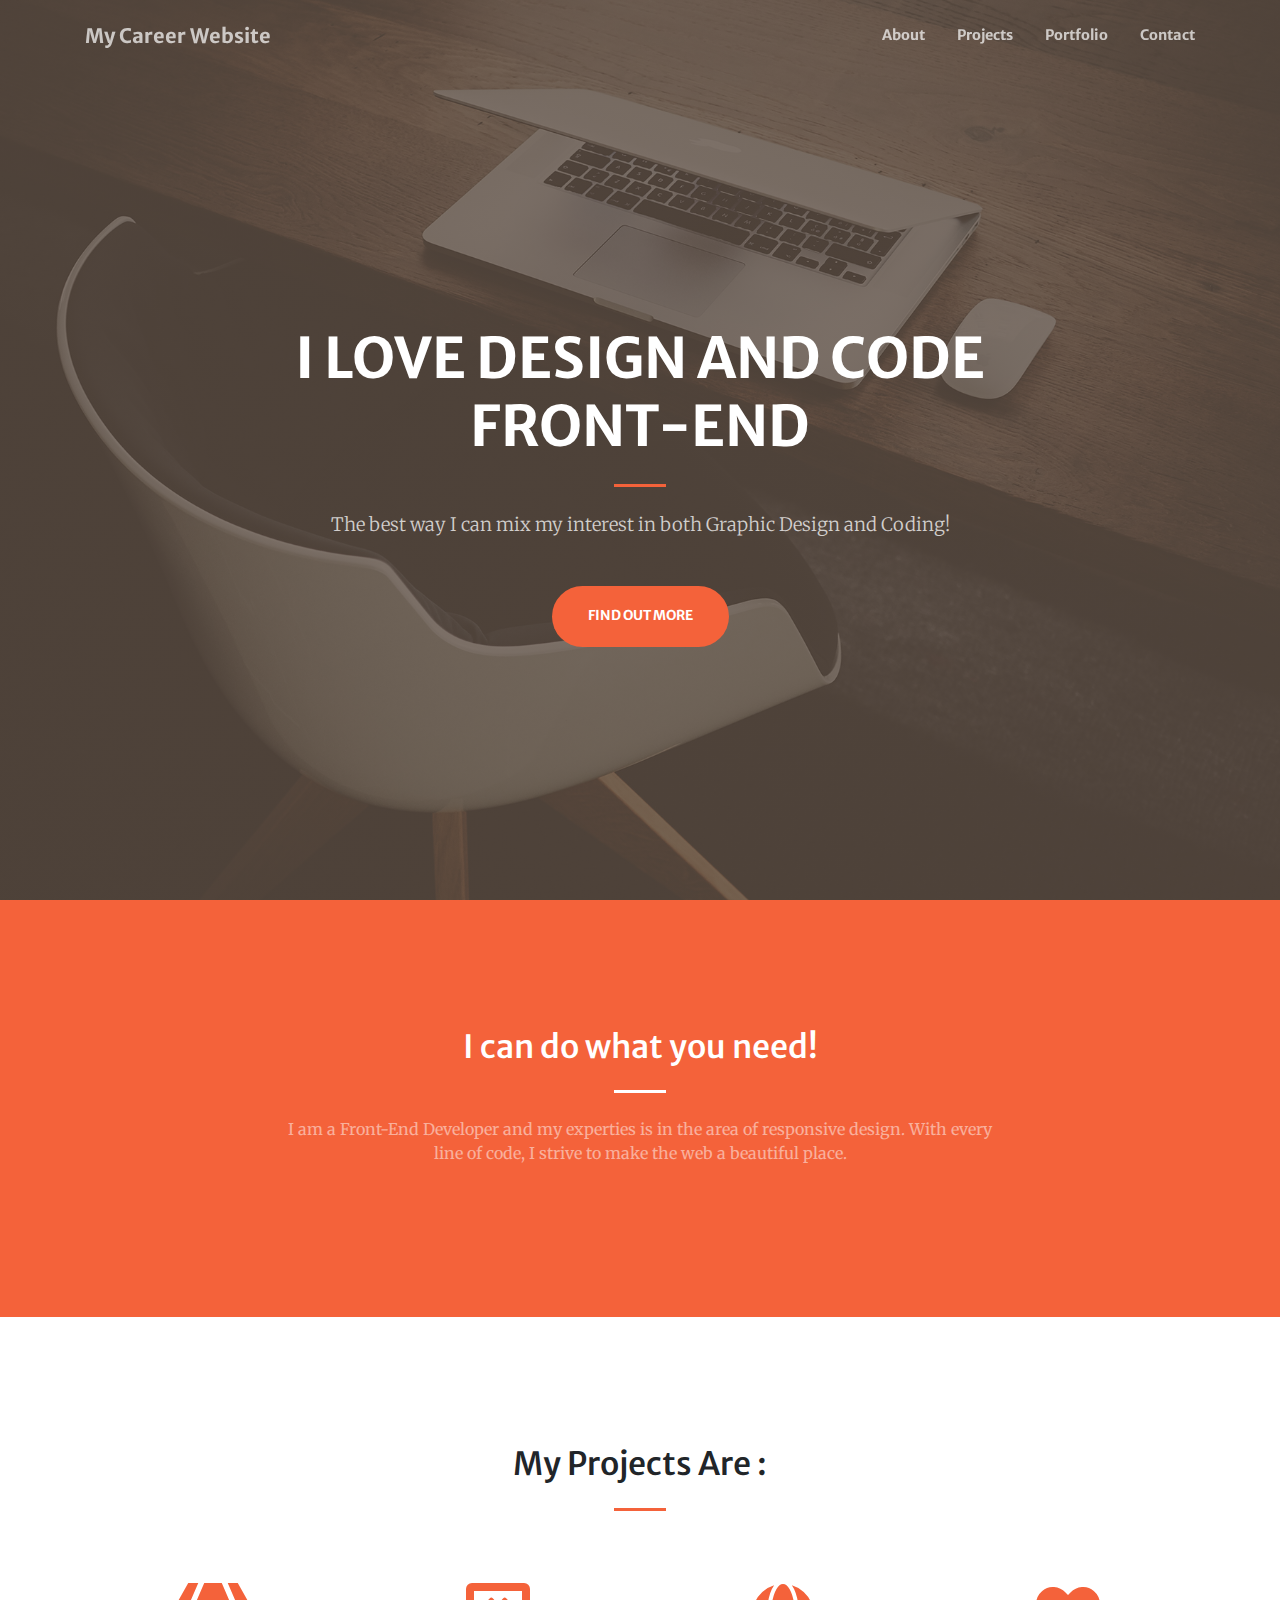
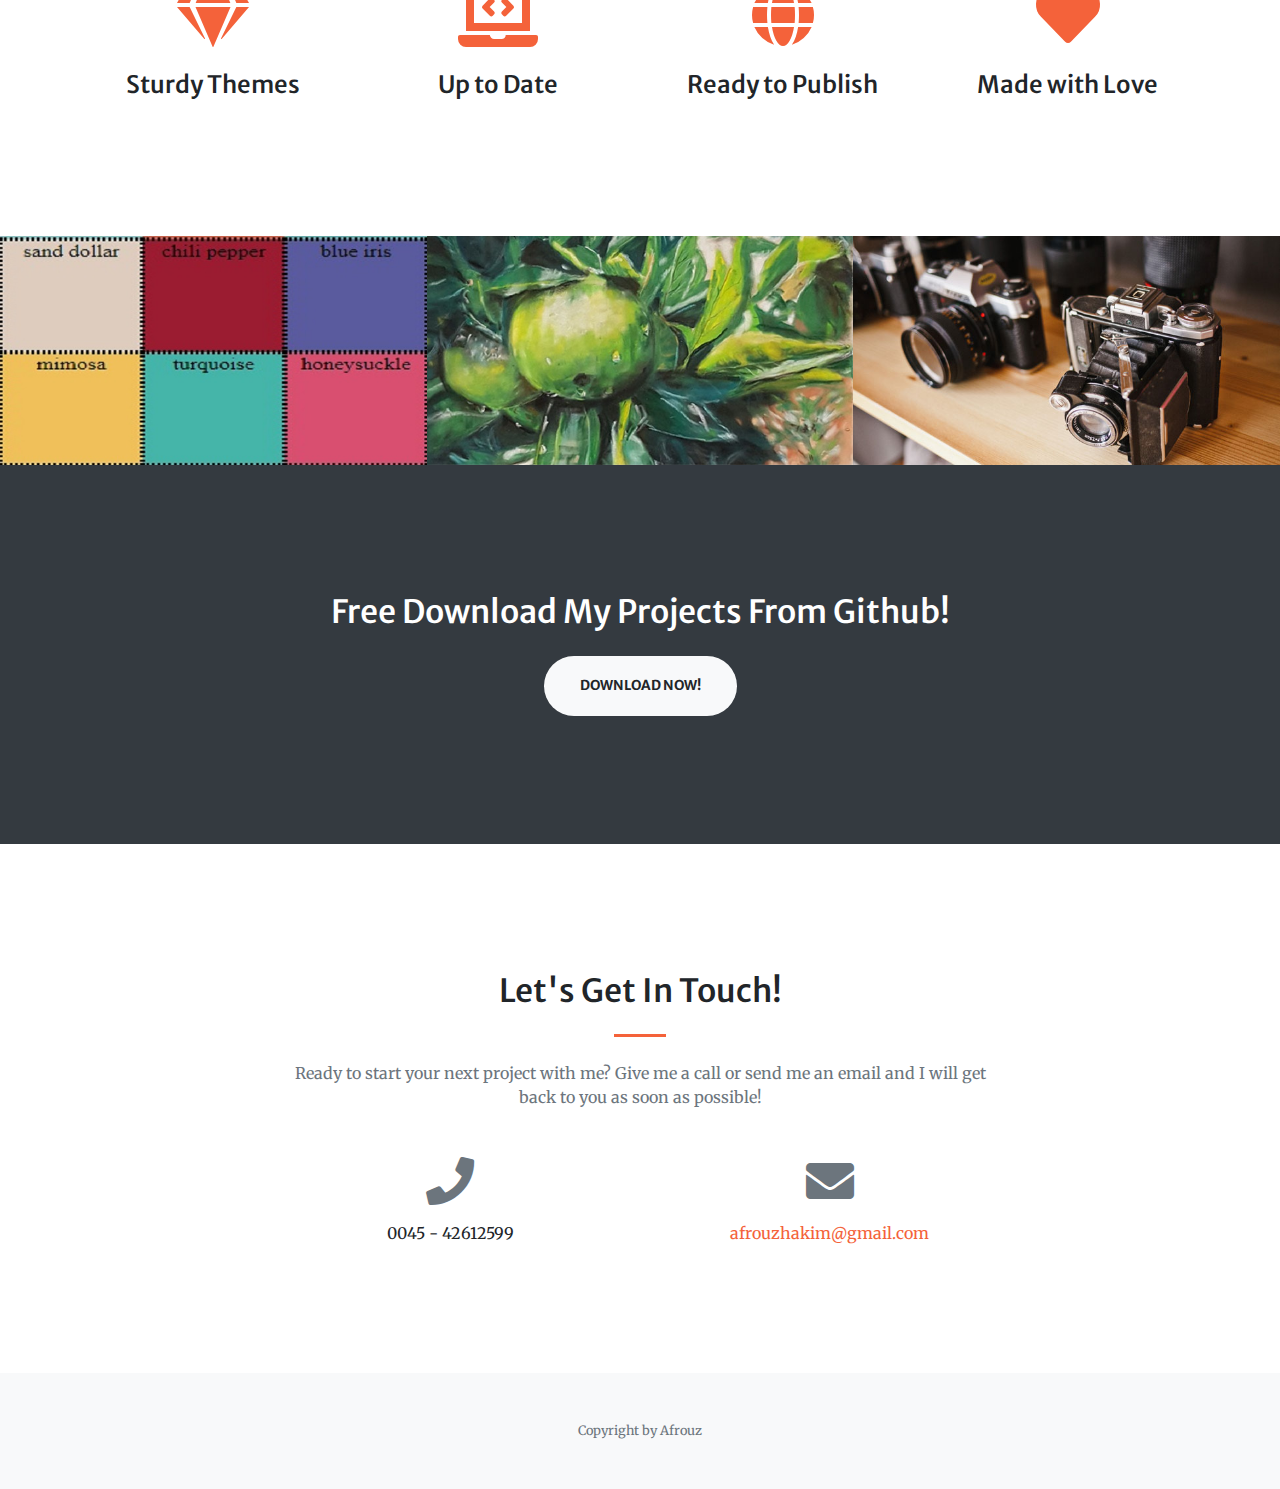
==== commit 970fc97f: "correct some text" ====
--- a/index.html
+++ b/index.html
@@ -58,7 +58,7 @@
     <div class="container h-100">
       <div class="row h-100 align-items-center justify-content-center text-center">
         <div class="col-lg-10 align-self-end">
-          <h1 class="text-uppercase text-white font-weight-bold">I love Design and code Front-End Development</h1>
+          <h1 class="text-uppercase text-white font-weight-bold">I love Design and code Front-End</h1>
           <hr class="divider my-4">
         </div>
         <div class="col-lg-8 align-self-baseline">
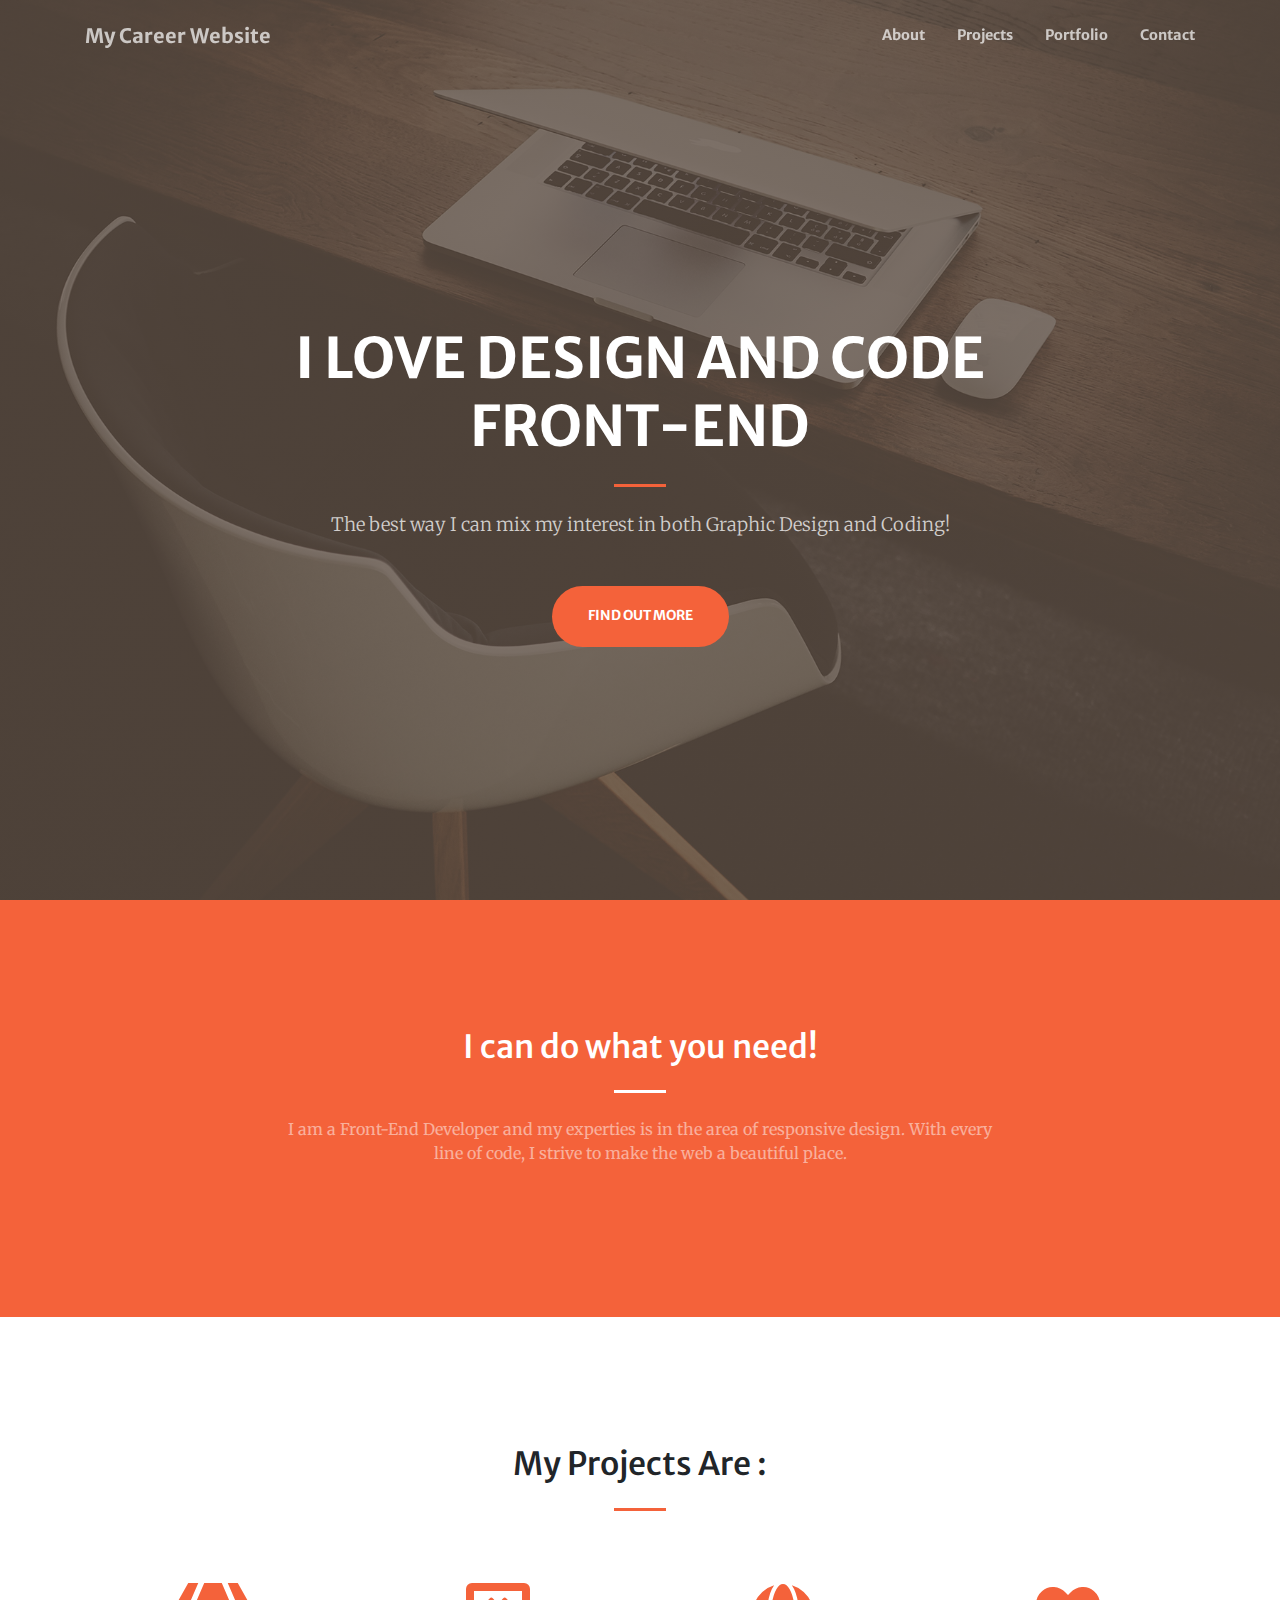
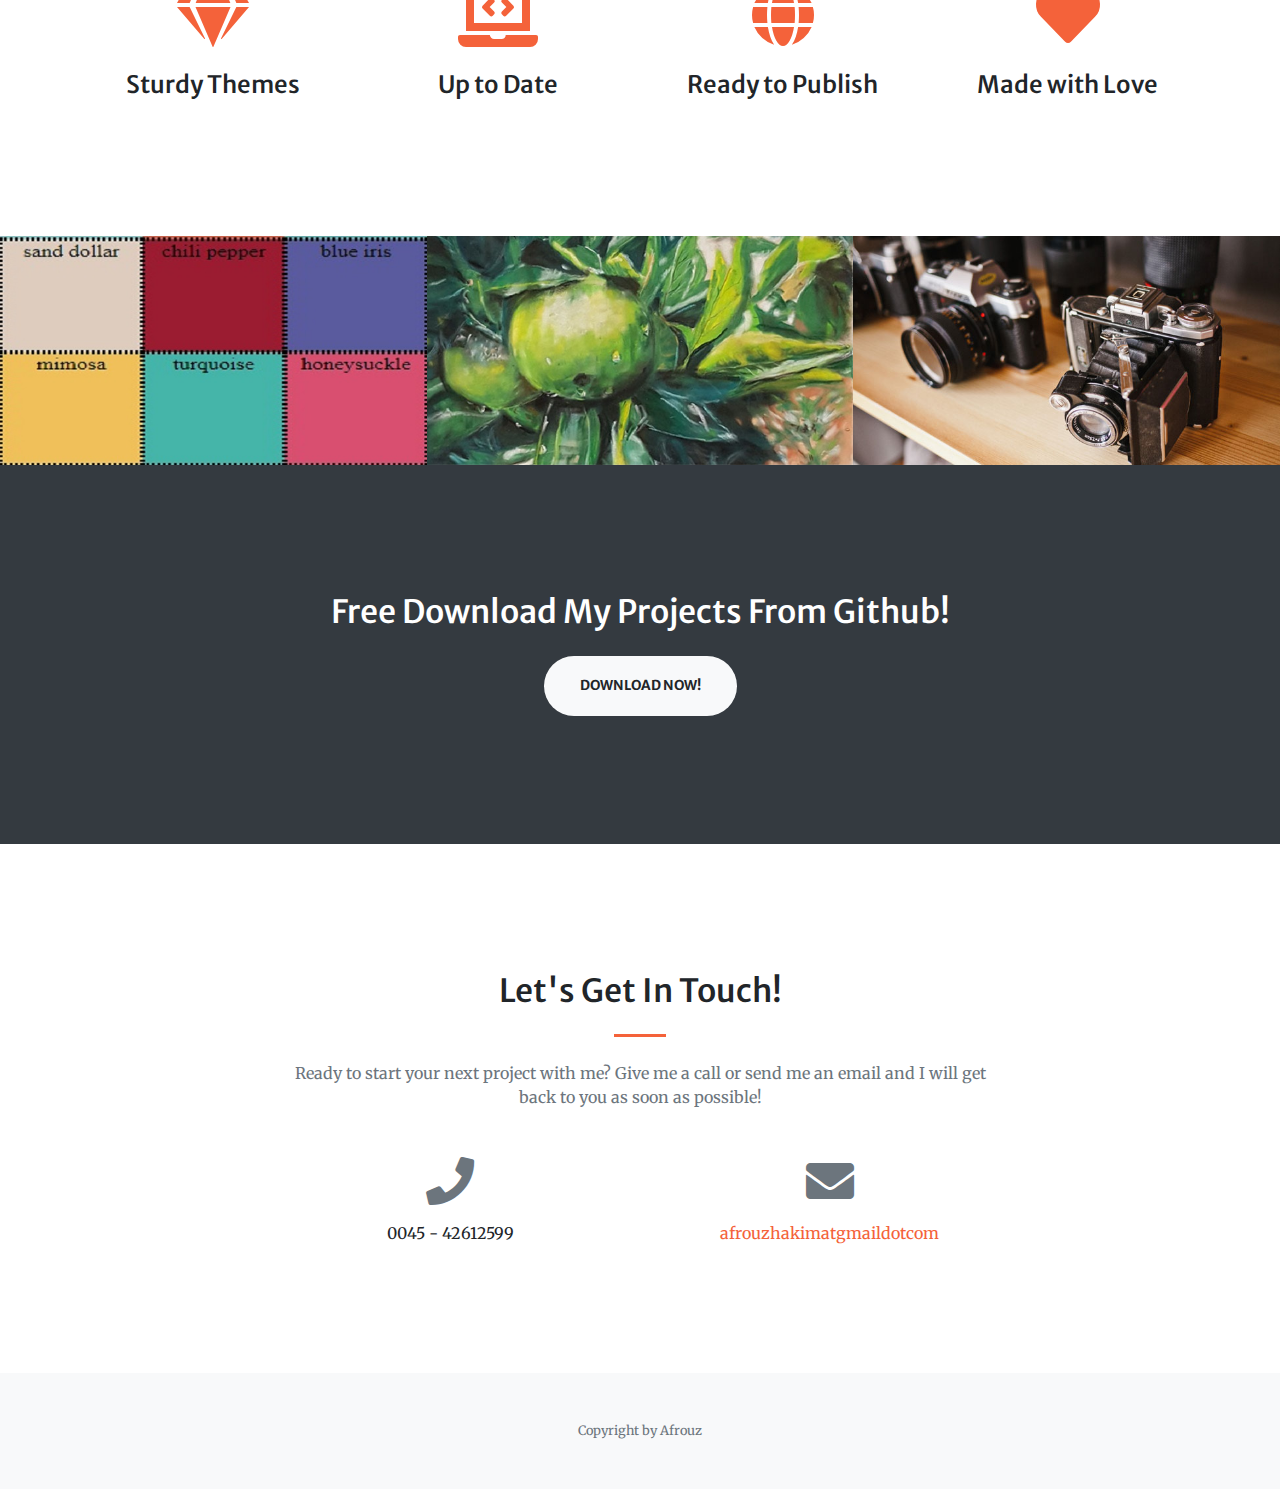
==== commit 53b80541: "chnage email address" ====
--- a/index.html
+++ b/index.html
@@ -189,7 +189,7 @@
         <div class="col-lg-4 mr-auto text-center">
           <i class="fas fa-envelope fa-3x mb-3 text-muted"></i>
           <!-- Make sure to change the email address in anchor text AND the link below! -->
-          <a class="d-block" href="mailto:contact@yourwebsite.com">afrouzhakim@gmail.com</a>
+          <a class="d-block" href="mailto:contact@yourwebsite.com">afrouzhakimatgmaildotcom</a>
         </div>
       </div>
     </div>
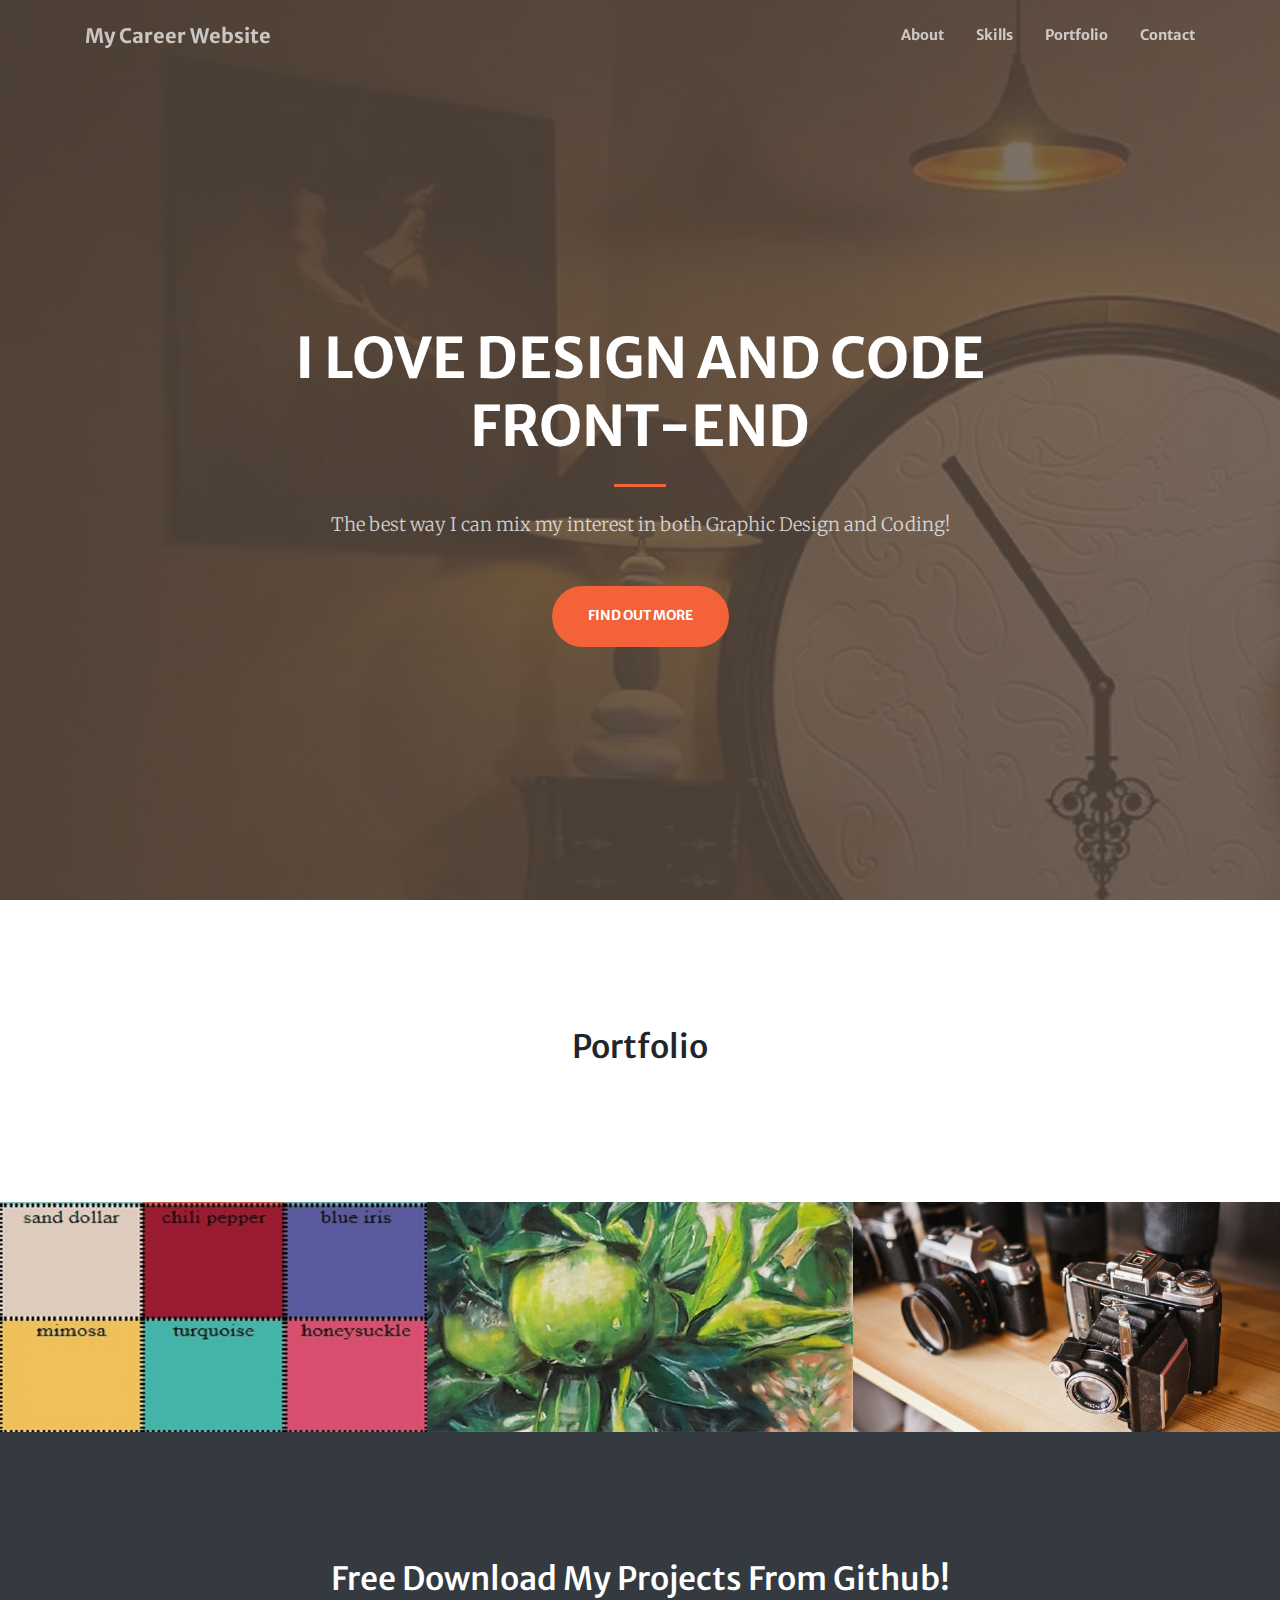
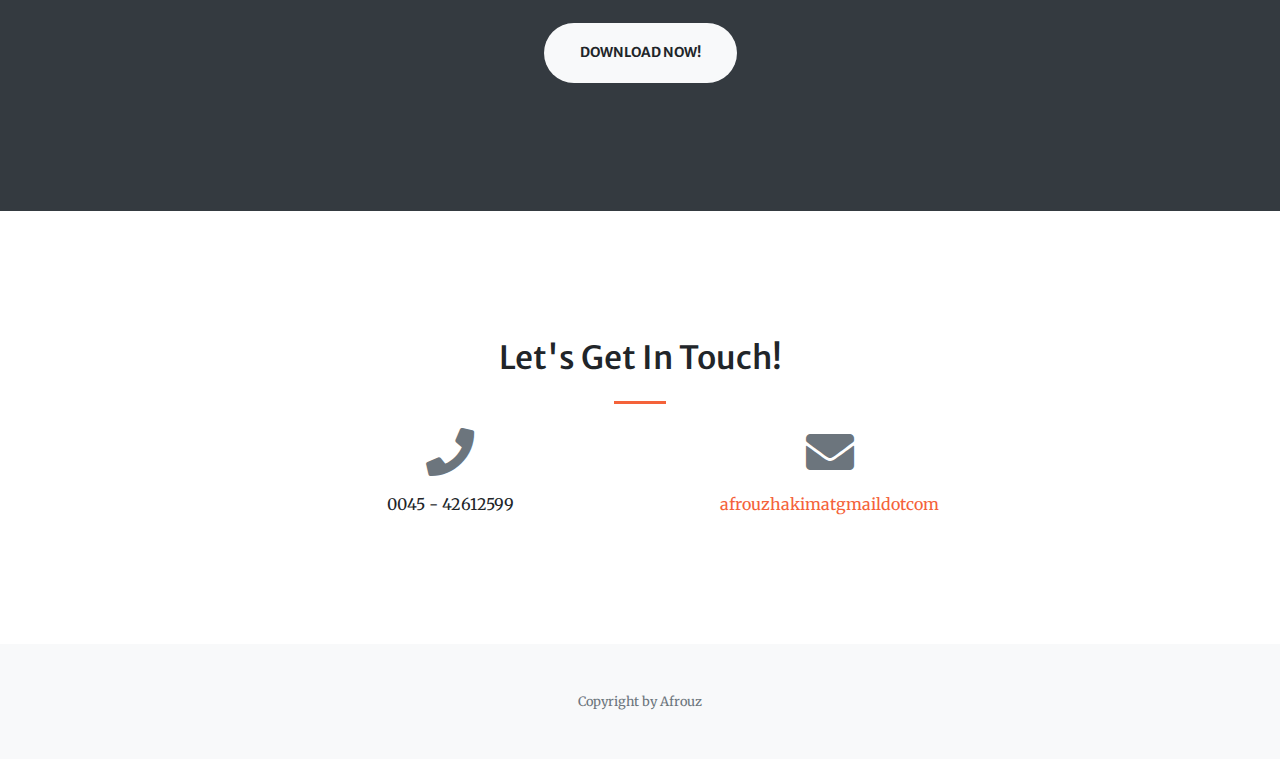
==== commit d28fc7cf: "change portfolio and projects" ====
--- a/index.html
+++ b/index.html
@@ -40,7 +40,7 @@
             <a class="nav-link js-scroll-trigger" href="#about">About</a>
           </li>
           <li class="nav-item">
-            <a class="nav-link js-scroll-trigger" href="#services">Projects</a>
+            <a class="nav-link js-scroll-trigger" href="#services">Skills</a>
           </li>
           <li class="nav-item">
             <a class="nav-link js-scroll-trigger" href="#portfolio">Portfolio</a>
@@ -70,7 +70,7 @@
   </header>
 
   <!-- About Section -->
-  <section class="page-section bg-primary" id="about">
+  <!--<section class="page-section bg-primary" id="about">
     <div class="container">
       <div class="row justify-content-center">
         <div class="col-lg-8 text-center">
@@ -81,12 +81,12 @@
       </div>
     </div>
   </section>
-
+-->
   <!-- Projects Section -->
   <section class="page-section" id="services">
     <div class="container">
-      <h2 class="text-center mt-0">My Projects Are : </h2>
-      <hr class="divider my-4">
+      <h2 class="text-center mt-0">Portfolio </h2>
+      <!--<hr class="divider my-4">
       <div class="row">
         <div class="col-lg-3 col-md-6 text-center">
           <div class="mt-5">
@@ -113,6 +113,7 @@
           </div>
         </div>
       </div>
+    -->
     </div>
   </section>
 
@@ -178,7 +179,8 @@
         <div class="col-lg-8 text-center">
           <h2 class="mt-0">Let's Get In Touch!</h2>
           <hr class="divider my-4">
-          <p class="text-muted mb-5">Ready to start your next project with me? Give me a call or send me an email and I will get back to you as soon as possible!</p>
+         <!-- <p class="text-muted mb-5">Ready to start your next project with me? Give me a call or send me an email and I will get back to you as soon as possible!</p>
+        -->
         </div>
       </div>
       <div class="row">
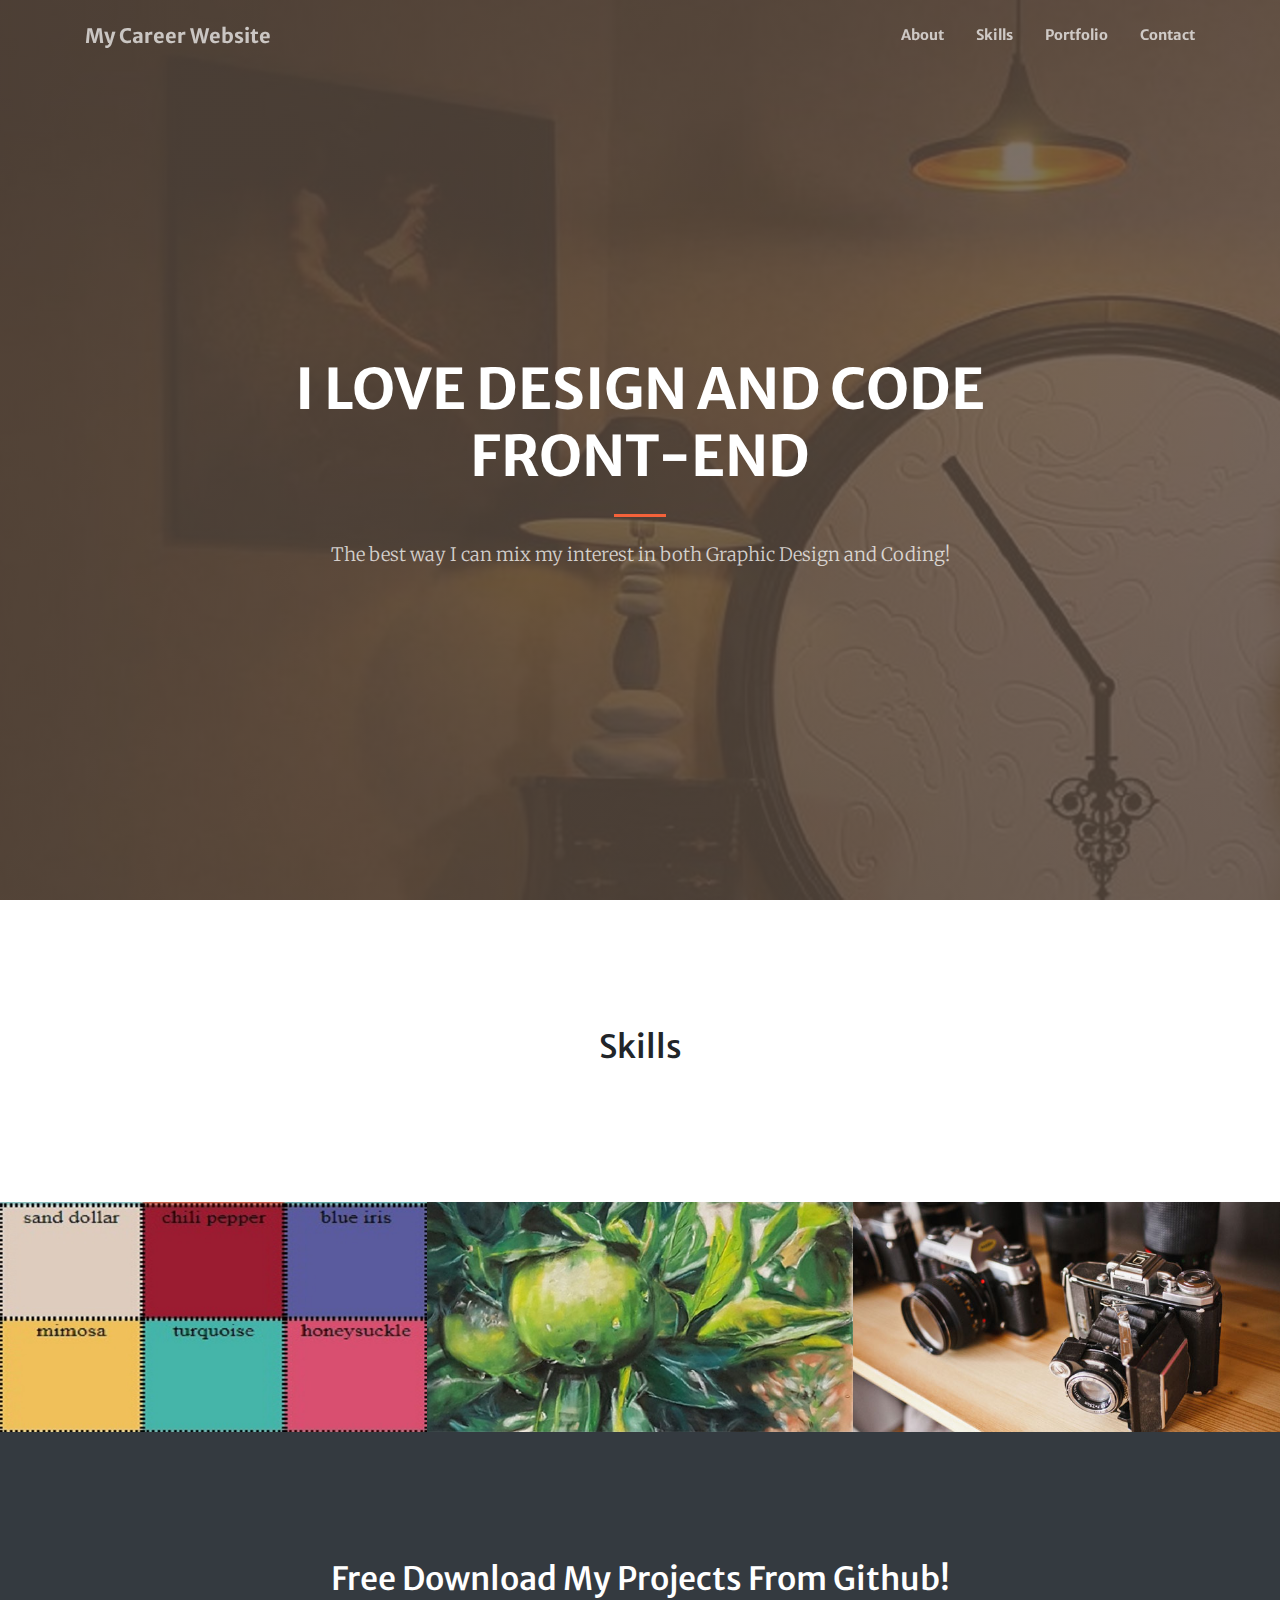
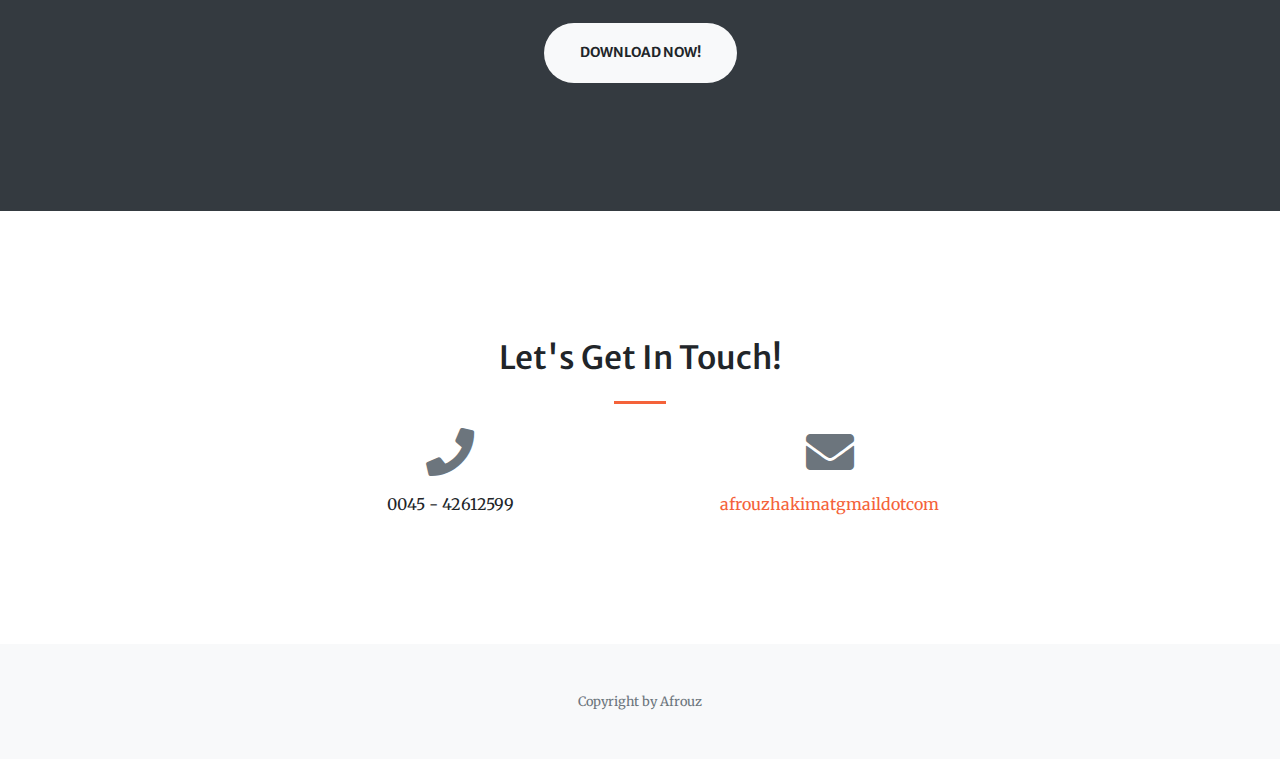
==== commit 068728f8: "." ====
--- a/index.html
+++ b/index.html
@@ -63,7 +63,8 @@
         </div>
         <div class="col-lg-8 align-self-baseline">
           <p class="text-white-75 font-weight-light mb-5">The best way I can mix my interest in both Graphic Design and Coding!</p>
-          <a class="btn btn-primary btn-xl js-scroll-trigger" href="#about">Find Out More</a>
+          <!--<a class="btn btn-primary btn-xl js-scroll-trigger" href="#about">Find Out More</a>
+          -->
         </div>
       </div>
     </div>
@@ -85,7 +86,7 @@
   <!-- Projects Section -->
   <section class="page-section" id="services">
     <div class="container">
-      <h2 class="text-center mt-0">Portfolio </h2>
+      <h2 class="text-center mt-0">Skills </h2>
       <!--<hr class="divider my-4">
       <div class="row">
         <div class="col-lg-3 col-md-6 text-center">
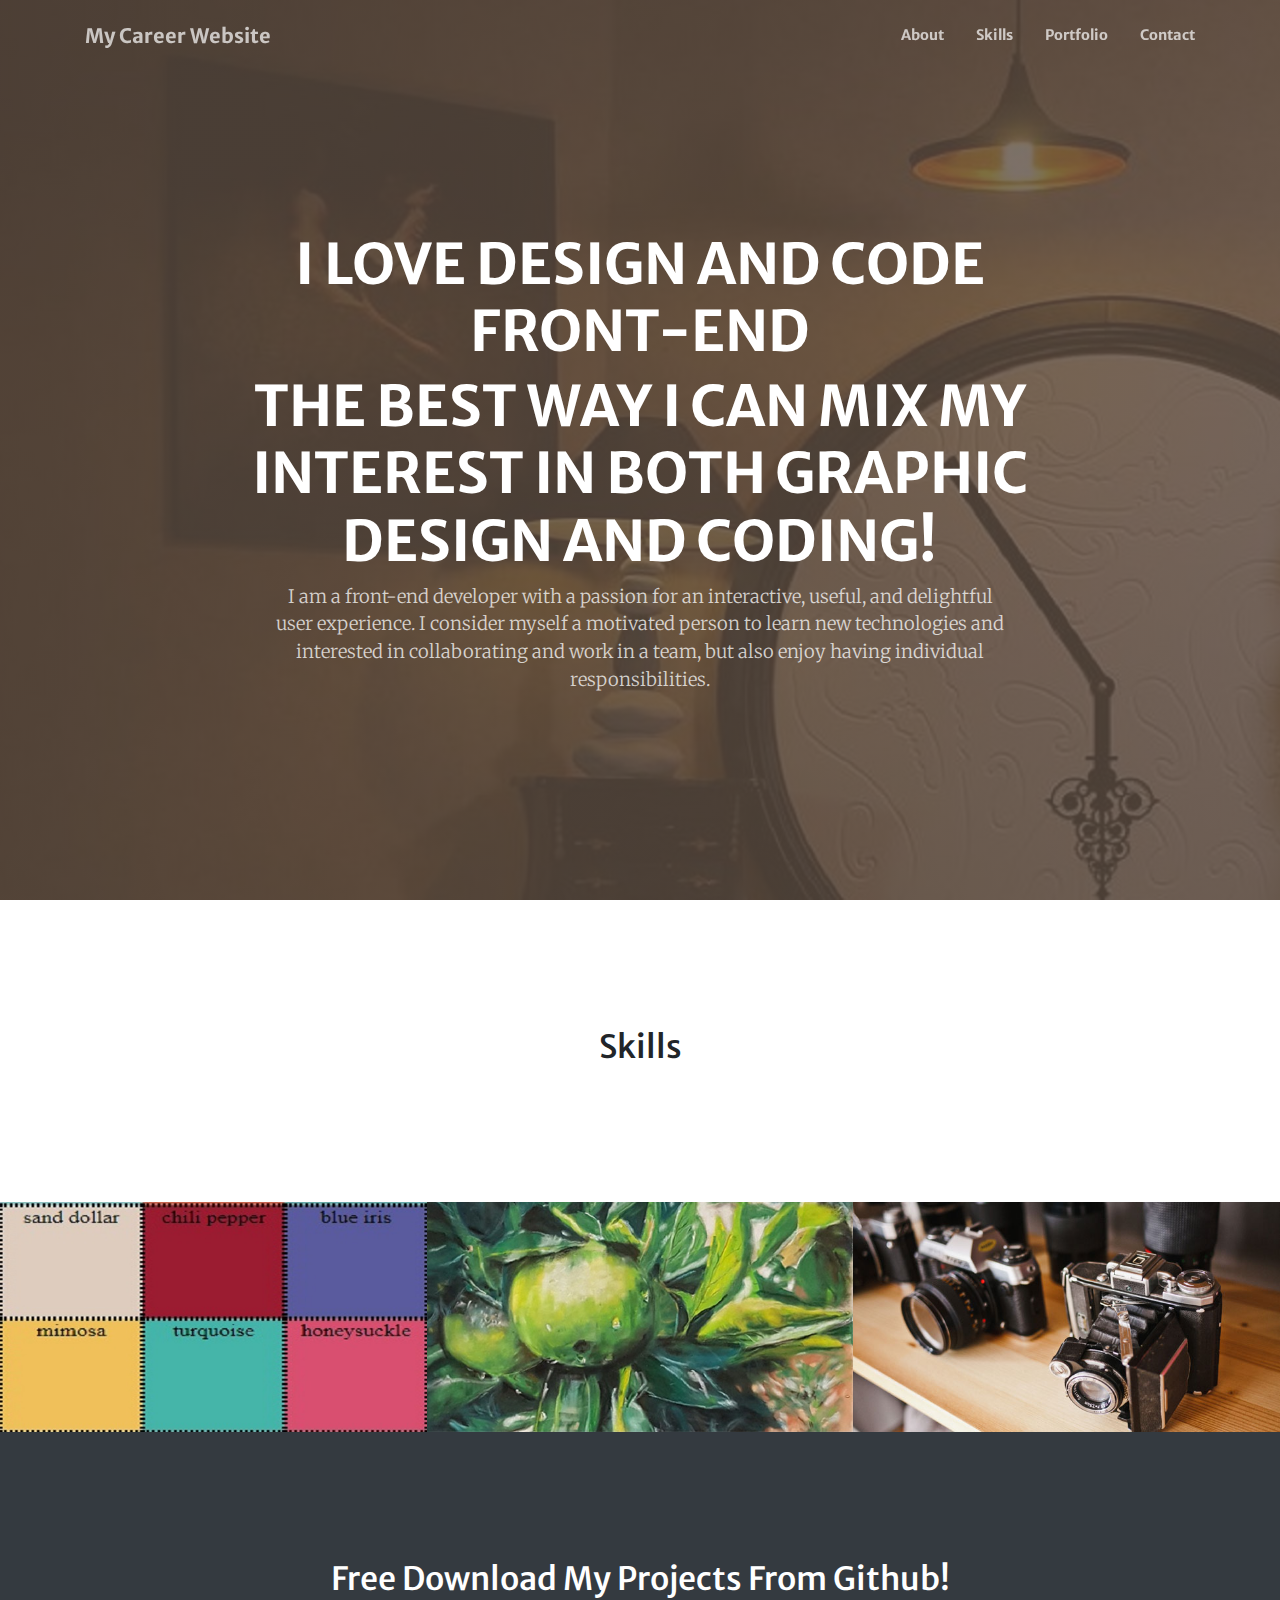
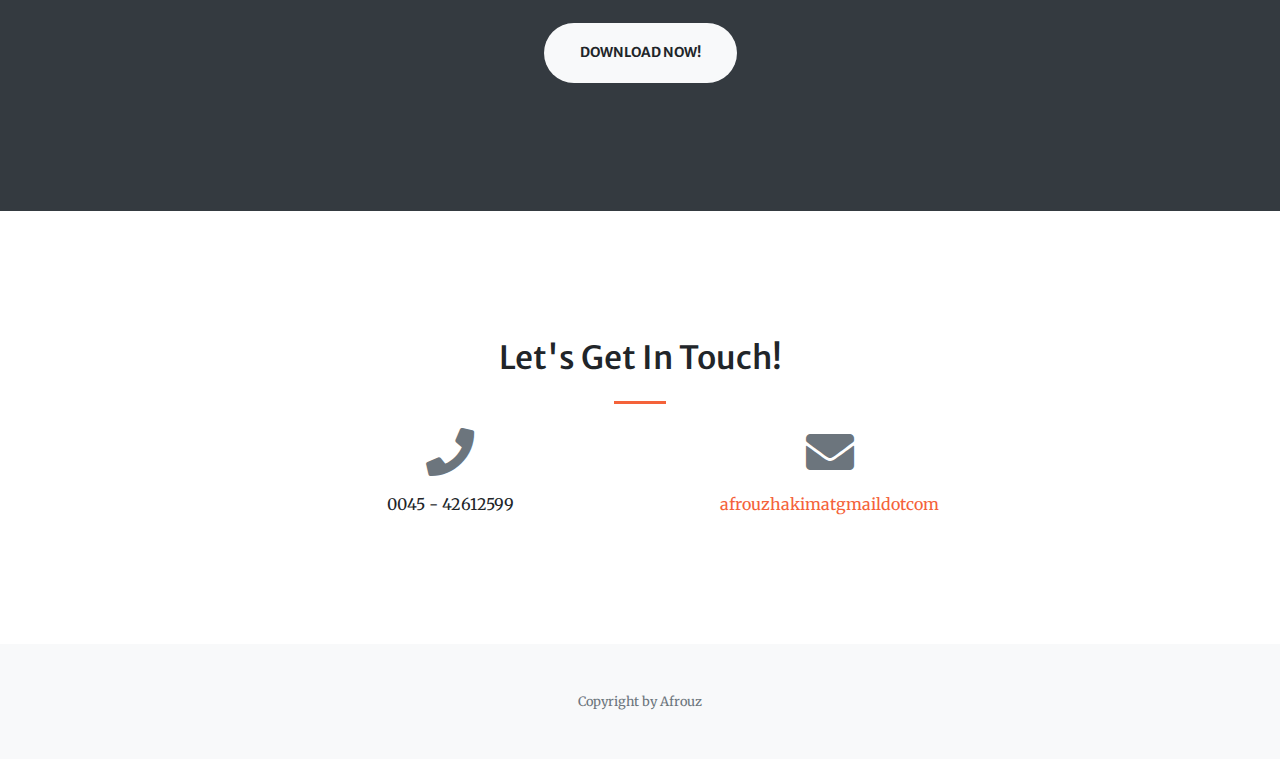
==== commit fdaba3da: "edit about part" ====
--- a/index.html
+++ b/index.html
@@ -59,10 +59,14 @@
       <div class="row h-100 align-items-center justify-content-center text-center">
         <div class="col-lg-10 align-self-end">
           <h1 class="text-uppercase text-white font-weight-bold">I love Design and code Front-End</h1>
-          <hr class="divider my-4">
+          <h1 class="text-uppercase text-white font-weight-bold">The best way I can mix my interest in both Graphic Design and Coding!</h1>
+          
+          <!--<hr class="divider my-4">-->
         </div>
         <div class="col-lg-8 align-self-baseline">
-          <p class="text-white-75 font-weight-light mb-5">The best way I can mix my interest in both Graphic Design and Coding!</p>
+          <p class="text-white-75 font-weight-light mb-5">
+            I am a front-end developer with a passion for an interactive, useful, and delightful user experience. I consider myself a motivated person to learn new technologies and interested in collaborating and work in a team, but also enjoy having individual responsibilities.
+          </p>
           <!--<a class="btn btn-primary btn-xl js-scroll-trigger" href="#about">Find Out More</a>
           -->
         </div>
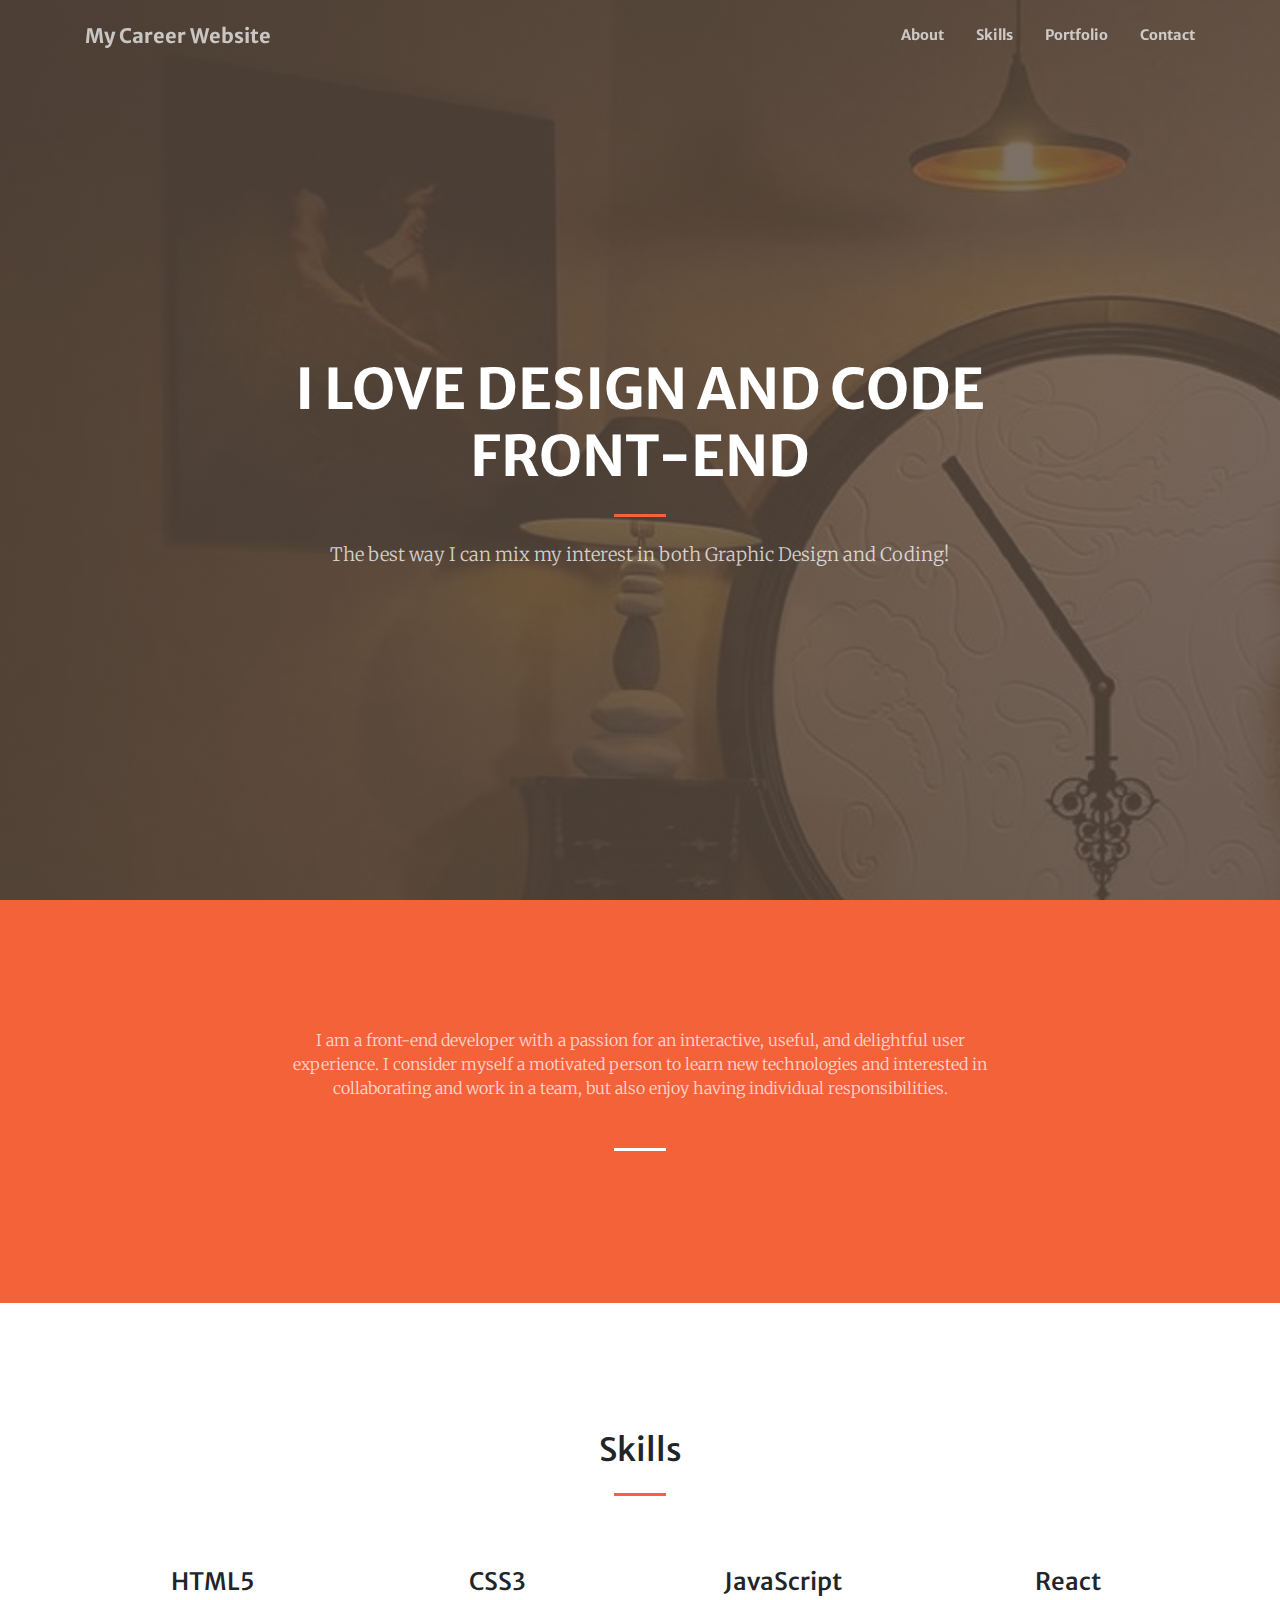
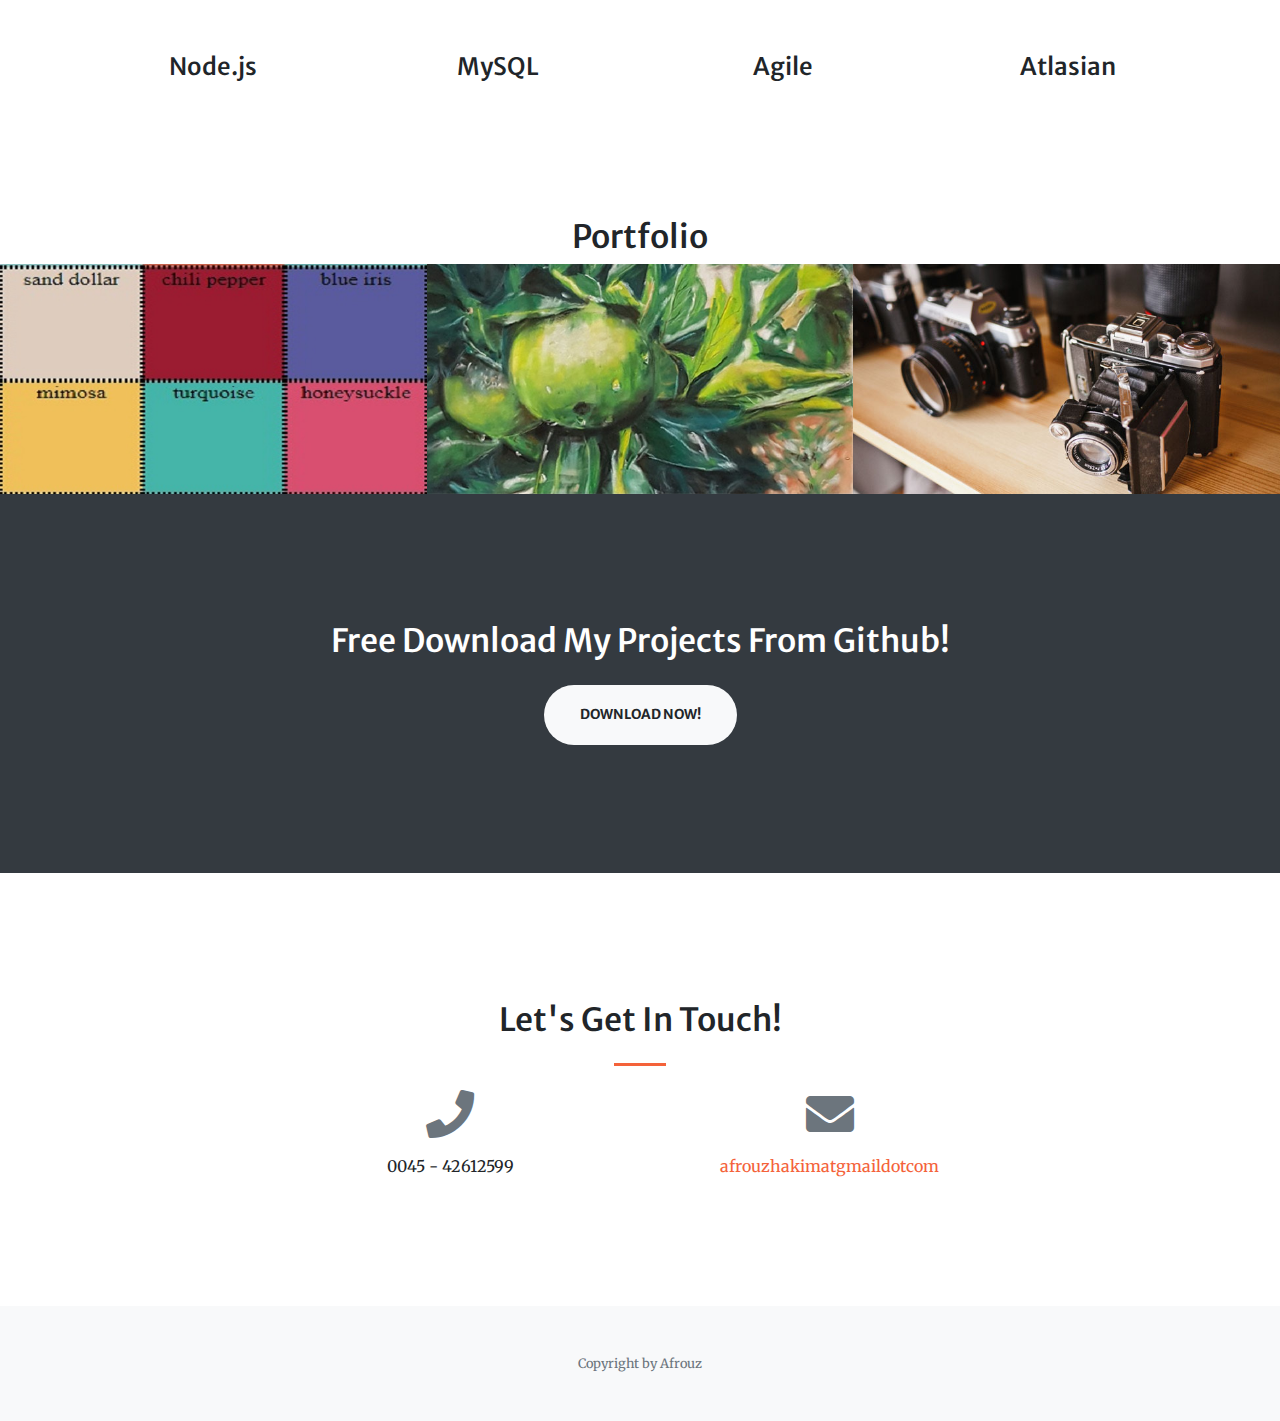
==== commit bf297c10: "update my skills" ====
--- a/index.html
+++ b/index.html
@@ -59,71 +59,102 @@
       <div class="row h-100 align-items-center justify-content-center text-center">
         <div class="col-lg-10 align-self-end">
           <h1 class="text-uppercase text-white font-weight-bold">I love Design and code Front-End</h1>
-          <h1 class="text-uppercase text-white font-weight-bold">The best way I can mix my interest in both Graphic Design and Coding!</h1>
+          <hr class="divider my-4">
+          <p class="text-white-75 font-weight-light mb-5">The best way I can mix my interest in both Graphic Design and Coding!</p>
           
-          <!--<hr class="divider my-4">-->
+          
         </div>
         <div class="col-lg-8 align-self-baseline">
+          
+          <!--<a class="btn btn-primary btn-xl js-scroll-trigger" href="#about">Find Out More</a>
+          -->
+        </div>
+      </div>
+    </div>
+  </header>
+
+  <!-- About Section -->
+  <section class="page-section bg-primary" id="about">
+    <div class="container">
+      <div class="row justify-content-center">
+        <div class="col-lg-8 text-center">
           <p class="text-white-75 font-weight-light mb-5">
             I am a front-end developer with a passion for an interactive, useful, and delightful user experience. I consider myself a motivated person to learn new technologies and interested in collaborating and work in a team, but also enjoy having individual responsibilities.
           </p>
-          <!--<a class="btn btn-primary btn-xl js-scroll-trigger" href="#about">Find Out More</a>
-          -->
-        </div>
-      </div>
-    </div>
-  </header>
-
-  <!-- About Section -->
-  <!--<section class="page-section bg-primary" id="about">
-    <div class="container">
-      <div class="row justify-content-center">
-        <div class="col-lg-8 text-center">
-          <h2 class="text-white mt-0">I can do what you need!</h2>
           <hr class="divider light my-4">
-          <p class="text-white-50 mb-4">I am a Front-End Developer and my experties is in the area of responsive design. With every line of code, I strive to make the web a beautiful place. </p>
-        </div>
-      </div>
-    </div>
-  </section>
--->
+          <p class="text-white-50 mb-4"> </p>
+        </div>
+      </div>
+    </div>
+  </section>
+
   <!-- Projects Section -->
   <section class="page-section" id="services">
     <div class="container">
       <h2 class="text-center mt-0">Skills </h2>
-      <!--<hr class="divider my-4">
+      <hr class="divider my-4">
       <div class="row">
         <div class="col-lg-3 col-md-6 text-center">
           <div class="mt-5">
-            <i class="fas fa-4x fa-gem text-primary mb-4"></i>
-            <h3 class="h4 mb-2">Sturdy Themes</h3>
-          </div>
-        </div>
-        <div class="col-lg-3 col-md-6 text-center">
-          <div class="mt-5">
-            <i class="fas fa-4x fa-laptop-code text-primary mb-4"></i>
-            <h3 class="h4 mb-2">Up to Date</h3>
-          </div>
-        </div>
-        <div class="col-lg-3 col-md-6 text-center">
-          <div class="mt-5">
-            <i class="fas fa-4x fa-globe text-primary mb-4"></i>
-            <h3 class="h4 mb-2">Ready to Publish</h3>
-          </div>
-        </div>
-        <div class="col-lg-3 col-md-6 text-center">
-          <div class="mt-5">
-            <i class="fas fa-4x fa-heart text-primary mb-4"></i>
-            <h3 class="h4 mb-2">Made with Love</h3>
-          </div>
-        </div>
-      </div>
-    -->
+           <!-- <i class="fas fa-4x fa-gem text-primary mb-4"></i>-->
+           <!--<img class="img-fluid" src="img/icon/icons.jpg" alt="">-->
+           <h3 class="h4 mb-2">HTML5</h3>
+          </div>
+        </div>
+        <div class="col-lg-3 col-md-6 text-center">
+          <div class="mt-5">
+            <!--<img class="img-fluid" src="img/icon/atl.jpg" alt="">-->
+            <h3 class="h4 mb-2">CSS3</h3>
+          </div>
+        </div>
+        <div class="col-lg-3 col-md-6 text-center">
+          <div class="mt-5">
+            <!--<i class="fas fa-4x fa-globe text-primary mb-4"></i>-->
+            <h3 class="h4 mb-2">JavaScript</h3>
+          </div>
+        </div>
+        <div class="col-lg-3 col-md-6 text-center">
+          <div class="mt-5">
+            <!--<i class="fas fa-4x fa-heart text-primary mb-4"></i>-->
+            <h3 class="h4 mb-2">React</h3>
+          </div>
+        </div>
+      </div>
+
+      <div class="row">
+        <div class="col-lg-3 col-md-6 text-center">
+          <div class="mt-5">
+           <!-- <i class="fas fa-4x fa-gem text-primary mb-4"></i>-->
+           <!--<img class="img-fluid" src="img/icon/icons.jpg" alt="">-->
+           <h3 class="h4 mb-2">Node.js</h3>
+          </div>
+        </div>
+        <div class="col-lg-3 col-md-6 text-center">
+          <div class="mt-5">
+            <!--<img class="img-fluid" src="img/icon/atl.jpg" alt="">-->
+            <h3 class="h4 mb-2">MySQL</h3>
+          </div>
+        </div>
+        <div class="col-lg-3 col-md-6 text-center">
+          <div class="mt-5">
+            <!--<i class="fas fa-4x fa-globe text-primary mb-4"></i>-->
+            <h3 class="h4 mb-2">Agile</h3>
+          </div>
+        </div>
+        <div class="col-lg-3 col-md-6 text-center">
+          <div class="mt-5">
+            <!--<i class="fas fa-4x fa-heart text-primary mb-4"></i>-->
+            <h3 class="h4 mb-2">Atlasian</h3>
+          </div>
+        </div>
+      </div>
+
     </div>
   </section>
 
   <!-- Portfolio Section -->
   <section id="portfolio">
+    <h2 class="text-center mt-0">Portfolio</h2>
     <div class="container-fluid p-0">
       <div class="row no-gutters">
         <div class="col-lg-4 col-sm-6">
